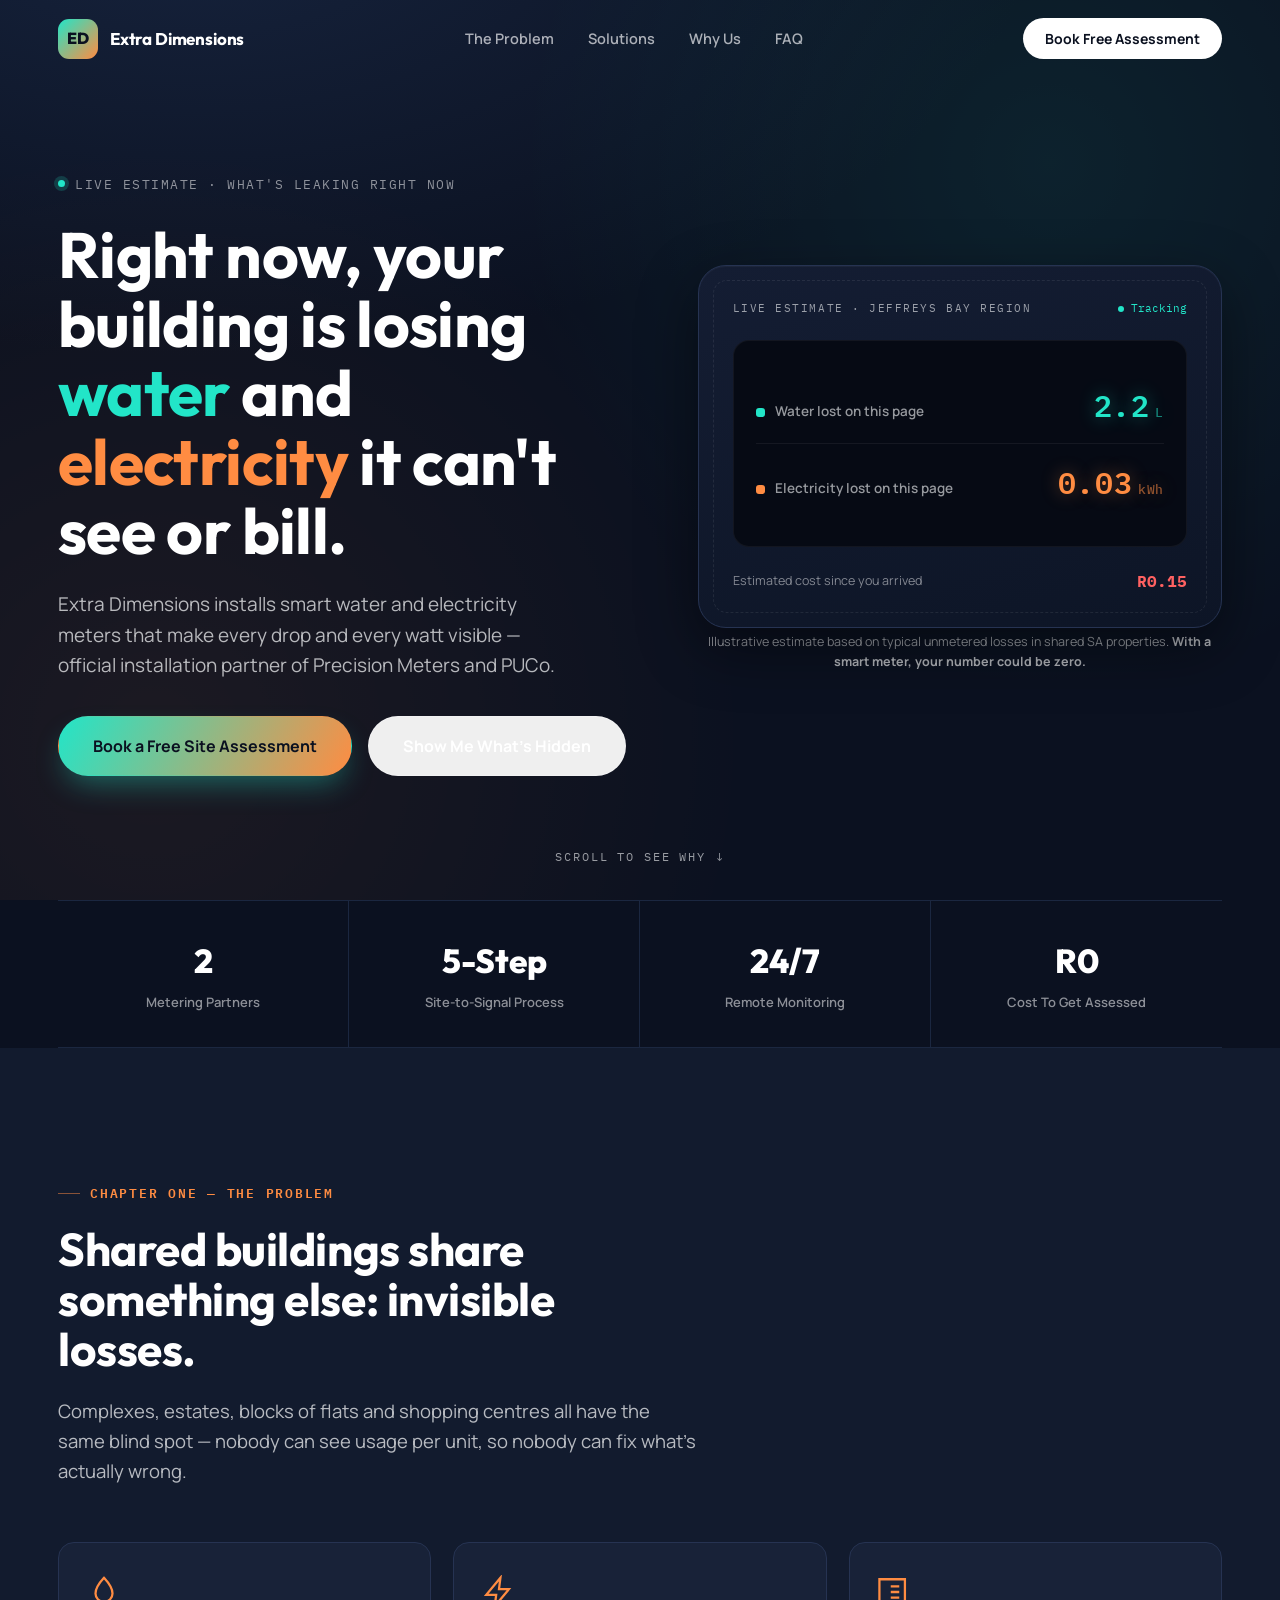
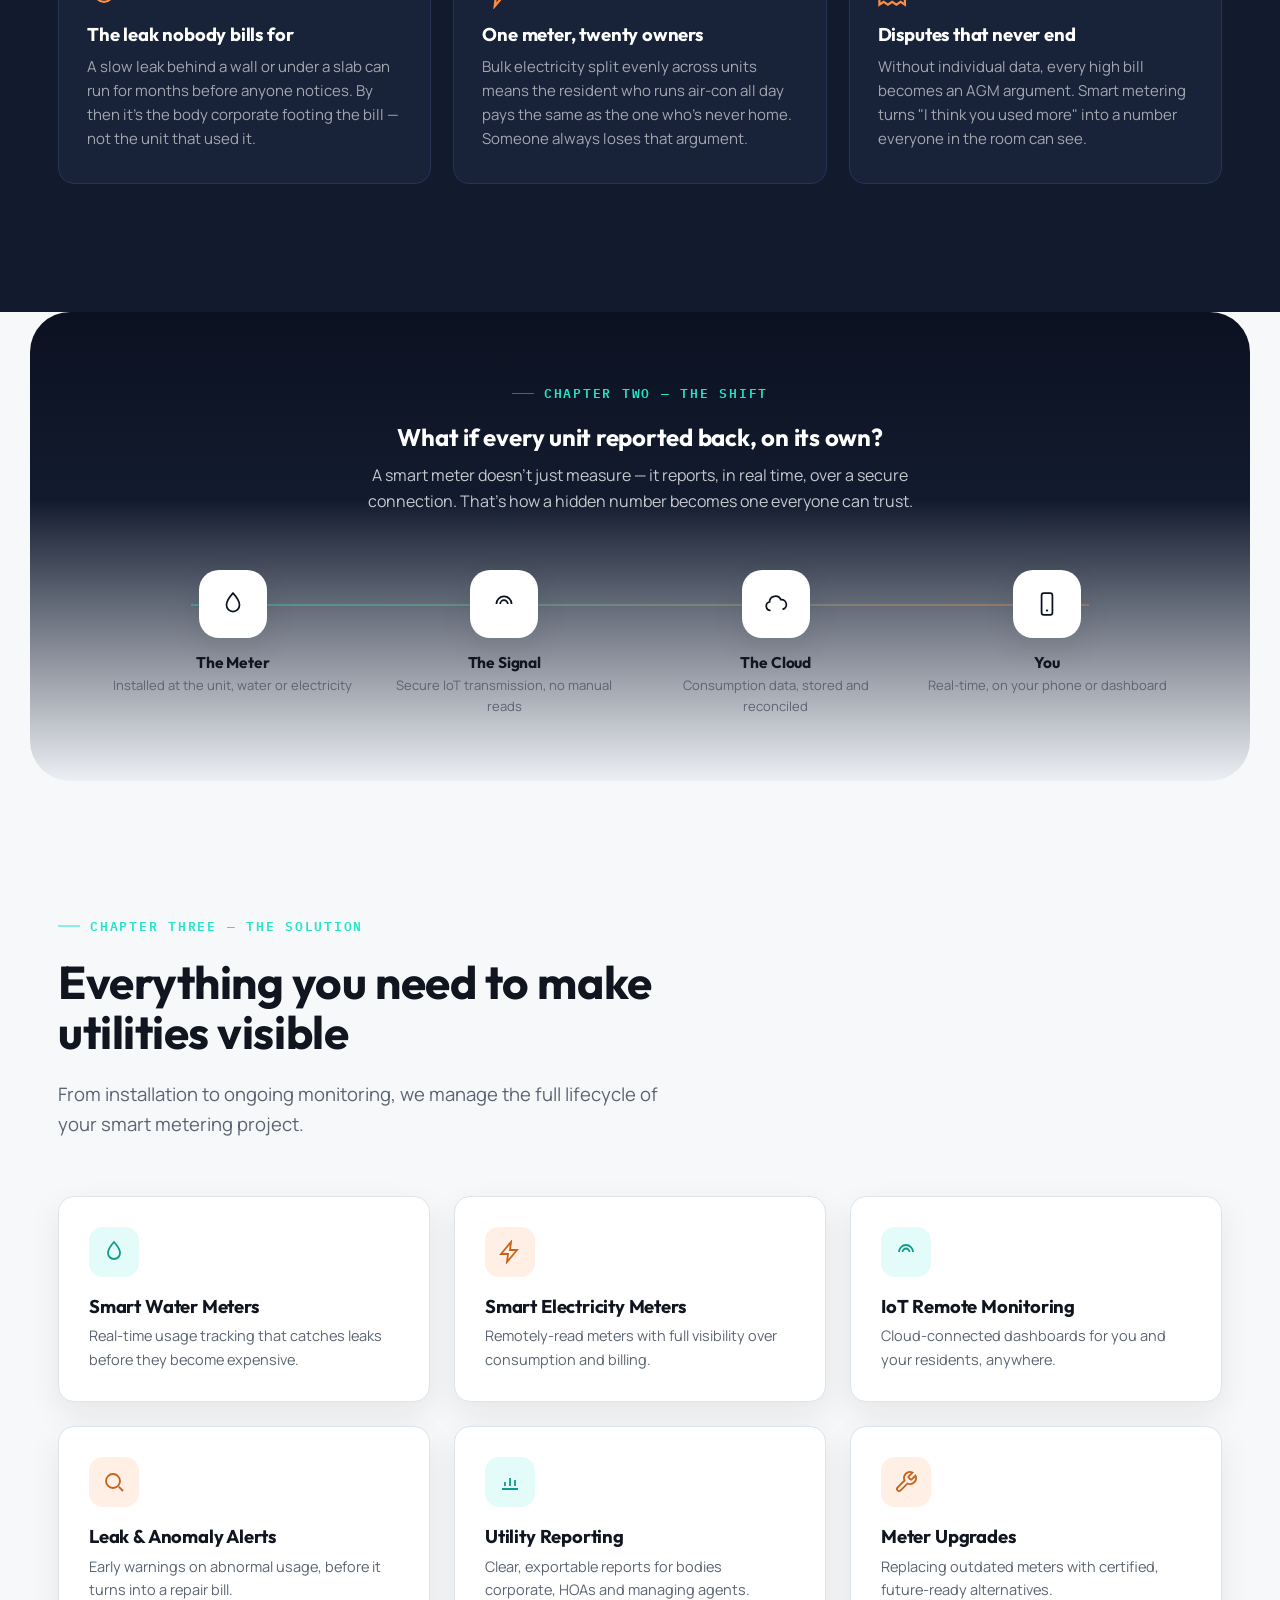
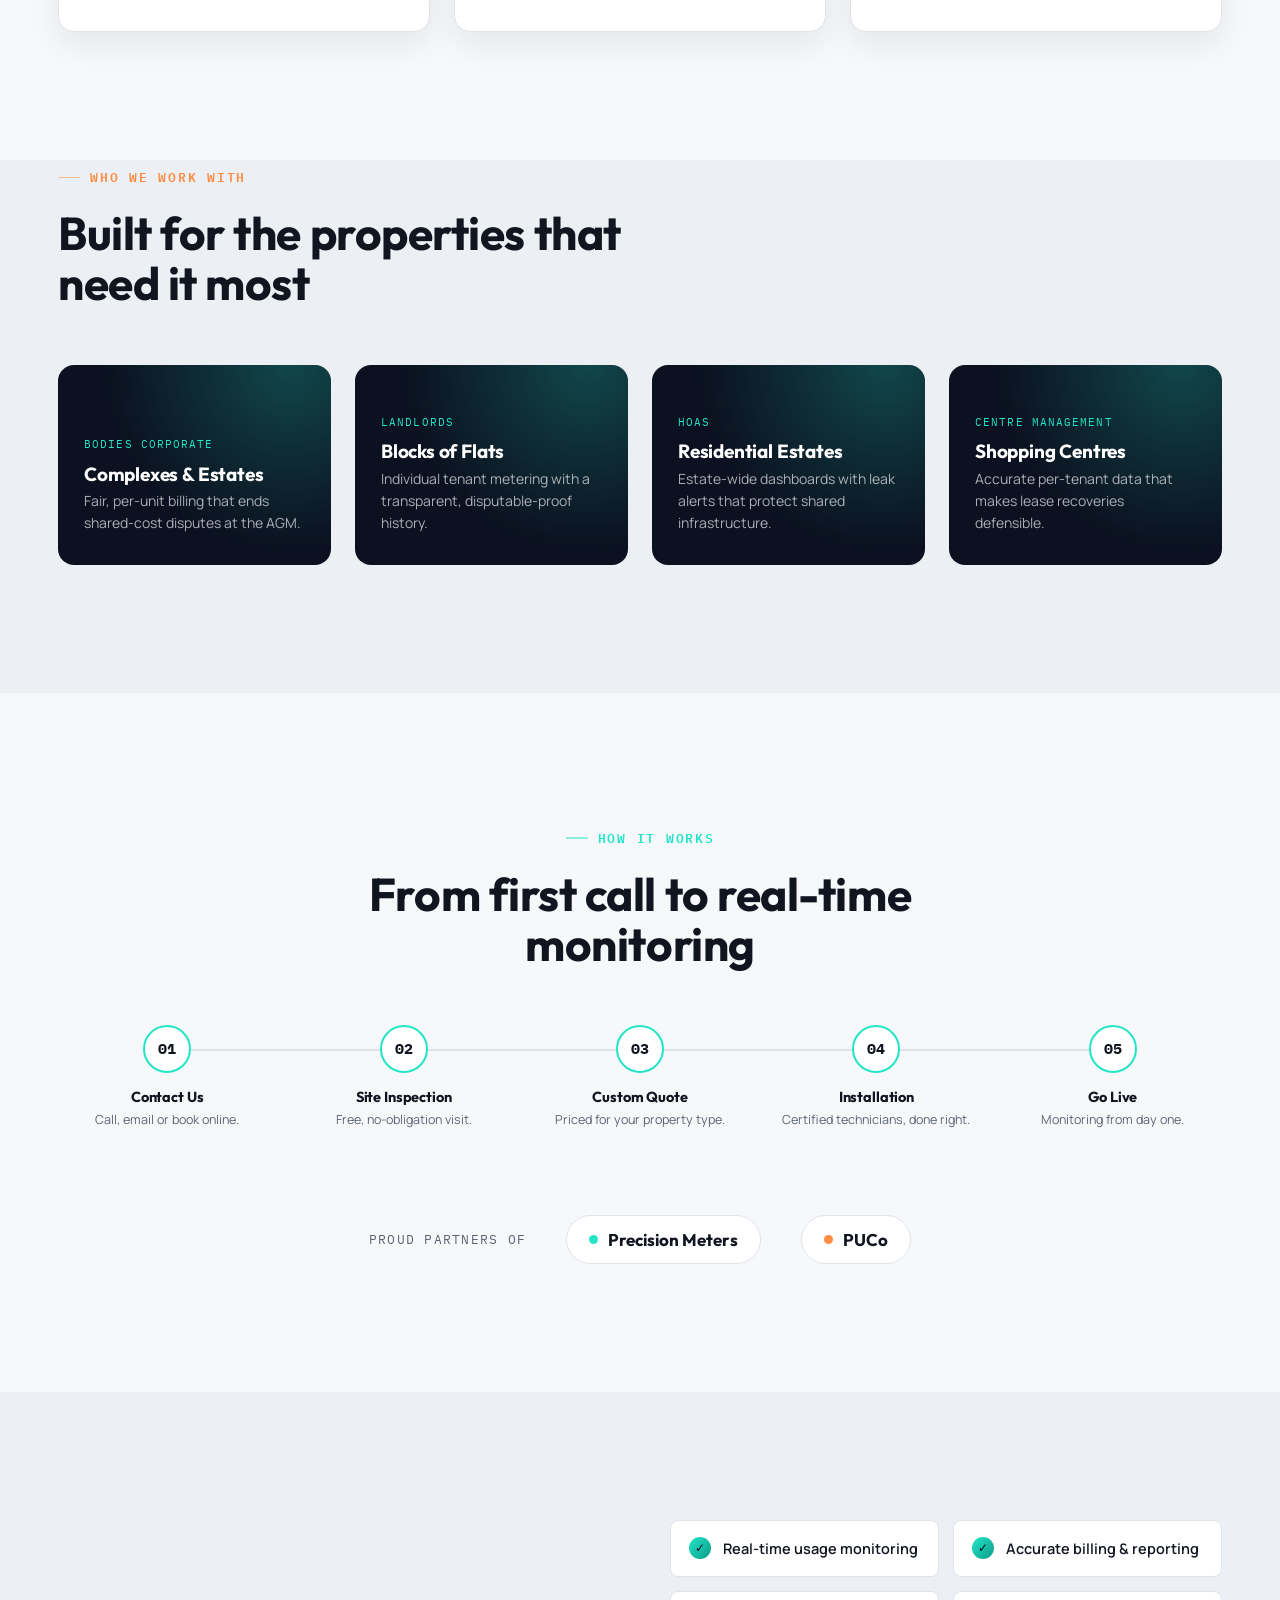
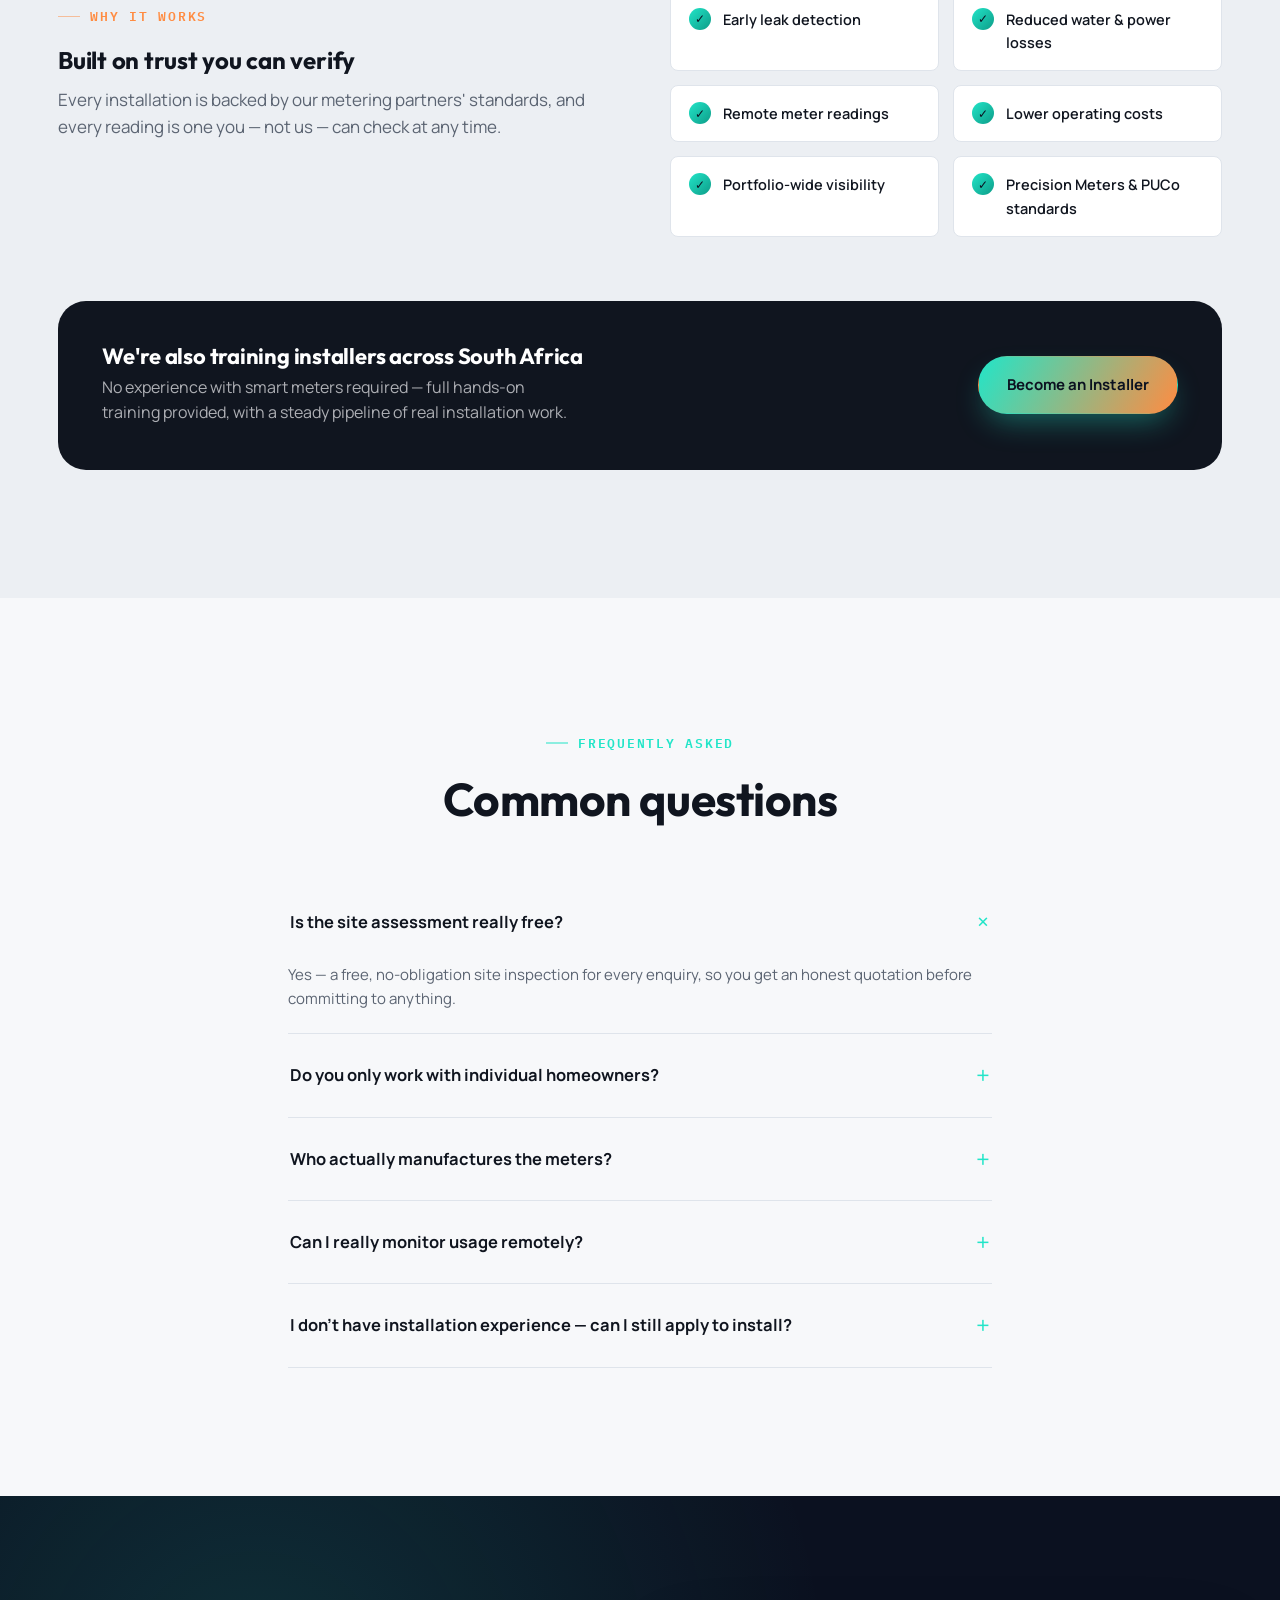
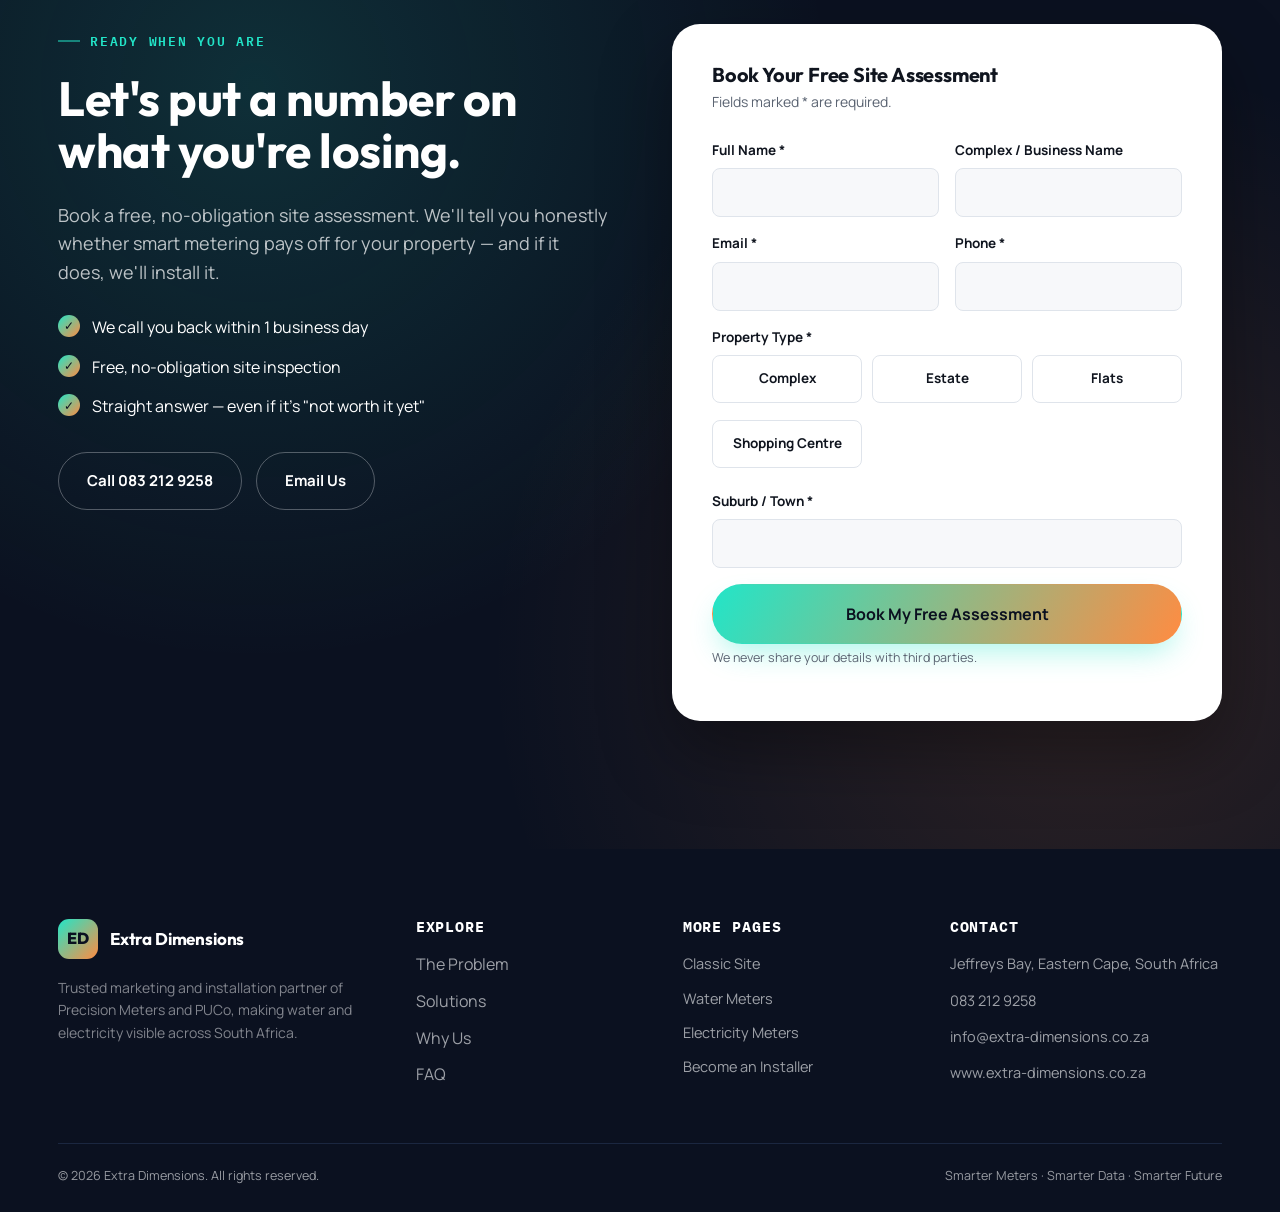
==== v2/index.html @ ba68cfa0 "Add v2: cinematic one-page narrative redesign with inline lead capture New /v2/ site, kept alongside" ====
<!DOCTYPE html>
<html lang="en-ZA">
<head>
<meta charset="UTF-8">
<meta name="viewport" content="width=device-width, initial-scale=1.0">
<title>Extra Dimensions | See Every Drop, Every Watt — Smart Metering for South Africa</title>
<meta name="description" content="Extra Dimensions installs smart water and electricity meters for complexes, estates, flats and shopping centres across South Africa — official partner of Precision Meters and PUCo. Book a free site assessment.">
<meta name="theme-color" content="#0b1120">
<link rel="icon" href="assets/favicon.svg" type="image/svg+xml">
<link rel="preconnect" href="https://fonts.googleapis.com">
<link rel="preconnect" href="https://fonts.gstatic.com" crossorigin>
<link href="https://fonts.googleapis.com/css2?family=Outfit:wght@500;600;700;800&family=Manrope:wght@400;500;600;700&family=IBM+Plex+Mono:wght@500;600&display=swap" rel="stylesheet">
<link rel="stylesheet" href="css/style.css">
<meta property="og:title" content="Extra Dimensions | See Every Drop, Every Watt">
<meta property="og:description" content="Smart water and electricity metering that makes invisible losses visible — for complexes, estates, flats and shopping centres.">
<meta property="og:type" content="website">
</head>
<body>

<nav class="site-nav" id="siteNav">
  <div class="container nav-inner">
    <a href="#top" class="nav-brand" data-scroll="top">
      <div class="nav-mark">ED</div>
      <div class="nav-brand-text">Extra&nbsp;Dimensions</div>
    </a>
    <div class="nav-links">
      <button data-scroll="problem">The Problem</button>
      <button data-scroll="solution">Solutions</button>
      <button data-scroll="proof">Why Us</button>
      <button data-scroll="faq">FAQ</button>
    </div>
    <button class="nav-cta" data-scroll="climax">Book Free Assessment</button>
    <button class="nav-toggle" id="navToggle" aria-label="Toggle menu" aria-expanded="false"><span></span><span></span><span></span></button>
  </div>
</nav>

<div class="mobile-nav-panel" id="mobileNavPanel">
  <button data-scroll="problem">The Problem</button>
  <button data-scroll="solution">Solutions</button>
  <button data-scroll="proof">Why Us</button>
  <button data-scroll="faq">FAQ</button>
  <button class="btn btn-signal nav-cta" data-scroll="climax">Book Free Assessment</button>
</div>

<main>
<!-- ============ HERO ============ -->
<header class="hero" id="top">
  <div class="hero-noise" aria-hidden="true"></div>
  <div class="container hero-inner">
    <div>
      <div class="hero-kicker"><span class="dot"></span> Live estimate · what's leaking right now</div>
      <h1>Right now, your building is losing <span class="u-water">water</span> and <span class="u-power">electricity</span> it can't see or bill.</h1>
      <p class="lead">Extra Dimensions installs smart water and electricity meters that make every drop and every watt visible — official installation partner of Precision Meters and PUCo.</p>
      <div class="hero-actions">
        <button class="btn btn-signal btn-lg" data-scroll="climax">Book a Free Site Assessment</button>
        <button class="btn btn-ghost-light btn-lg" data-scroll="problem">Show Me What's Hidden</button>
      </div>
    </div>

    <div class="meter-unit reveal" data-reveal>
      <div class="meter-box">
        <div class="meter-brand-row">
          <span class="label">Live Estimate · Jeffreys Bay Region</span>
          <span class="meter-status"><span class="dot"></span> Tracking</span>
        </div>
        <div class="meter-readout">
          <div class="row">
            <span class="row-label"><span class="swatch water"></span>Water lost on this page</span>
            <span class="meter-digits water"><span id="waterDigitsValue">0</span><span class="unit">L</span></span>
          </div>
          <div class="row">
            <span class="row-label"><span class="swatch power"></span>Electricity lost on this page</span>
            <span class="meter-digits power"><span id="powerDigitsValue">0</span><span class="unit">kWh</span></span>
          </div>
        </div>
        <div class="meter-loss">
          <span class="loss-label">Estimated cost since you arrived</span>
          <span class="loss-amount" id="lossDigits">R0.00</span>
        </div>
      </div>
      <p class="meter-caption">Illustrative estimate based on typical unmetered losses in shared SA properties. <strong>With a smart meter, your number could be zero.</strong></p>
    </div>
  </div>
  <div class="hero-scroll-hint"><span>Scroll to see why</span><span class="chevron">↓</span></div>
</header>

<div class="chapter-dark chapter-flush">
  <div class="container">
    <div class="stat-strip">
      <div class="stat"><div class="num">2</div><div class="lbl">Metering Partners</div></div>
      <div class="stat"><div class="num">5-Step</div><div class="lbl">Site-to-Signal Process</div></div>
      <div class="stat"><div class="num">24/7</div><div class="lbl">Remote Monitoring</div></div>
      <div class="stat"><div class="num">R0</div><div class="lbl">Cost To Get Assessed</div></div>
    </div>
  </div>
</div>

<!-- ============ CHAPTER 1 — THE PROBLEM ============ -->
<section class="chapter chapter-dark-alt" id="problem">
  <div class="container">
    <div class="chapter-head reveal" data-reveal>
      <div class="eyebrow power">Chapter One — The Problem</div>
      <h2>Shared buildings share something else: invisible losses.</h2>
      <p class="lead">Complexes, estates, blocks of flats and shopping centres all have the same blind spot — nobody can see usage per unit, so nobody can fix what's actually wrong.</p>
    </div>
    <div class="problem-grid reveal-stagger" data-reveal-stagger>
      <div class="problem-card">
        <svg width="34" height="34" viewBox="0 0 24 24" fill="none" stroke="#ff8c42" stroke-width="1.6"><path d="M12 2s6 6.5 6 11a6 6 0 1 1-12 0c0-4.5 6-11 6-11Z"/></svg>
        <h3>The leak nobody bills for</h3>
        <p>A slow leak behind a wall or under a slab can run for months before anyone notices. By then it's the body corporate footing the bill — not the unit that used it.</p>
      </div>
      <div class="problem-card">
        <svg width="34" height="34" viewBox="0 0 24 24" fill="none" stroke="#ff8c42" stroke-width="1.6"><path d="M13 2 3 14h7l-1 8 10-12h-7l1-8Z"/></svg>
        <h3>One meter, twenty owners</h3>
        <p>Bulk electricity split evenly across units means the resident who runs air-con all day pays the same as the one who's never home. Someone always loses that argument.</p>
      </div>
      <div class="problem-card">
        <svg width="34" height="34" viewBox="0 0 24 24" fill="none" stroke="#ff8c42" stroke-width="1.6"><path d="M9 12h6M9 16h6M9 8h6M5 3h14v18l-3-2-3 2-3-2-3 2-3-2-3 2V3Z"/></svg>
        <h3>Disputes that never end</h3>
        <p>Without individual data, every high bill becomes an AGM argument. Smart metering turns "I think you used more" into a number everyone in the room can see.</p>
      </div>
    </div>
  </div>
</section>

<!-- ============ CHAPTER 2 — THE SHIFT ============ -->
<section class="chapter chapter-flush" id="shift">
  <div class="container container-flush">
    <div class="shift-panel">
      <div class="container">
        <div class="shift-head reveal" data-reveal>
          <div class="eyebrow water">Chapter Two — The Shift</div>
          <h2>What if every unit reported back, on its own?</h2>
          <p class="lead">A smart meter doesn't just measure — it reports, in real time, over a secure connection. That's how a hidden number becomes one everyone can trust.</p>
        </div>
        <div class="shift-flow reveal-stagger" data-reveal-stagger>
          <div class="shift-node">
            <div class="node-icon"><svg width="26" height="26" viewBox="0 0 24 24" fill="none" stroke="currentColor" stroke-width="1.6"><path d="M12 2s6 6.5 6 11a6 6 0 1 1-12 0c0-4.5 6-11 6-11Z"/></svg></div>
            <h4>The Meter</h4>
            <p>Installed at the unit, water or electricity</p>
          </div>
          <div class="shift-node">
            <div class="node-icon"><svg width="26" height="26" viewBox="0 0 24 24" fill="none" stroke="currentColor" stroke-width="1.6"><path d="M5 12a7 7 0 0 1 14 0M8.5 12a3.5 3.5 0 0 1 7 0M12 12v.01"/></svg></div>
            <h4>The Signal</h4>
            <p>Secure IoT transmission, no manual reads</p>
          </div>
          <div class="shift-node">
            <div class="node-icon"><svg width="26" height="26" viewBox="0 0 24 24" fill="none" stroke="currentColor" stroke-width="1.6"><path d="M7 18a4 4 0 0 1-1-7.87A5.5 5.5 0 0 1 16.5 8H17a4.5 4.5 0 0 1 1 8.9"/></svg></div>
            <h4>The Cloud</h4>
            <p>Consumption data, stored and reconciled</p>
          </div>
          <div class="shift-node">
            <div class="node-icon"><svg width="26" height="26" viewBox="0 0 24 24" fill="none" stroke="currentColor" stroke-width="1.6"><rect x="7" y="2" width="10" height="20" rx="2"/><path d="M11 18h2"/></svg></div>
            <h4>You</h4>
            <p>Real-time, on your phone or dashboard</p>
          </div>
        </div>
      </div>
    </div>
  </div>
</section>

<!-- ============ CHAPTER 3 — THE SOLUTION ============ -->
<section class="chapter chapter-light" id="solution">
  <div class="container">
    <div class="chapter-head reveal" data-reveal>
      <div class="eyebrow water">Chapter Three — The Solution</div>
      <h2>Everything you need to make utilities visible</h2>
      <p class="lead lead-muted">From installation to ongoing monitoring, we manage the full lifecycle of your smart metering project.</p>
    </div>
    <div class="grid grid-3 reveal-stagger" data-reveal-stagger>
      <div class="service-card"><div class="service-icon water"><svg width="24" height="24" viewBox="0 0 24 24" fill="none" stroke="currentColor" stroke-width="1.8"><path d="M12 2s6 6.5 6 11a6 6 0 1 1-12 0c0-4.5 6-11 6-11Z"/></svg></div><h3>Smart Water Meters</h3><p>Real-time usage tracking that catches leaks before they become expensive.</p></div>
      <div class="service-card"><div class="service-icon power"><svg width="24" height="24" viewBox="0 0 24 24" fill="none" stroke="currentColor" stroke-width="1.8"><path d="M13 2 3 14h7l-1 8 10-12h-7l1-8Z"/></svg></div><h3>Smart Electricity Meters</h3><p>Remotely-read meters with full visibility over consumption and billing.</p></div>
      <div class="service-card"><div class="service-icon water"><svg width="24" height="24" viewBox="0 0 24 24" fill="none" stroke="currentColor" stroke-width="1.8"><path d="M5 12a7 7 0 0 1 14 0M8.5 12a3.5 3.5 0 0 1 7 0M12 12v.01"/></svg></div><h3>IoT Remote Monitoring</h3><p>Cloud-connected dashboards for you and your residents, anywhere.</p></div>
      <div class="service-card"><div class="service-icon power"><svg width="24" height="24" viewBox="0 0 24 24" fill="none" stroke="currentColor" stroke-width="1.8"><circle cx="11" cy="11" r="7"/><path d="m21 21-4.3-4.3"/></svg></div><h3>Leak &amp; Anomaly Alerts</h3><p>Early warnings on abnormal usage, before it turns into a repair bill.</p></div>
      <div class="service-card"><div class="service-icon water"><svg width="24" height="24" viewBox="0 0 24 24" fill="none" stroke="currentColor" stroke-width="1.8"><path d="M4 19h16M7 16v-4m5 4V8m5 8v-6"/></svg></div><h3>Utility Reporting</h3><p>Clear, exportable reports for bodies corporate, HOAs and managing agents.</p></div>
      <div class="service-card"><div class="service-icon power"><svg width="24" height="24" viewBox="0 0 24 24" fill="none" stroke="currentColor" stroke-width="1.8"><path d="M14.7 6.3a1 1 0 0 0 0 1.4l1.6 1.6a1 1 0 0 0 1.4 0l3.77-3.77a6 6 0 0 1-7.94 7.94l-6.91 6.91a2.12 2.12 0 0 1-3-3l6.91-6.91a6 6 0 0 1 7.94-7.94l-3.76 3.76Z"/></svg></div><h3>Meter Upgrades</h3><p>Replacing outdated meters with certified, future-ready alternatives.</p></div>
    </div>
  </div>
</section>

<section class="chapter chapter-light-alt chapter-notop">
  <div class="container">
    <div class="chapter-head reveal" data-reveal>
      <div class="eyebrow power">Who We Work With</div>
      <h2>Built for the properties that need it most</h2>
    </div>
    <div class="grid grid-4 reveal-stagger" data-reveal-stagger>
      <div class="segment-tile"><span class="tag">Bodies Corporate</span><h3>Complexes &amp; Estates</h3><p>Fair, per-unit billing that ends shared-cost disputes at the AGM.</p></div>
      <div class="segment-tile"><span class="tag">Landlords</span><h3>Blocks of Flats</h3><p>Individual tenant metering with a transparent, disputable-proof history.</p></div>
      <div class="segment-tile"><span class="tag">HOAs</span><h3>Residential Estates</h3><p>Estate-wide dashboards with leak alerts that protect shared infrastructure.</p></div>
      <div class="segment-tile"><span class="tag">Centre Management</span><h3>Shopping Centres</h3><p>Accurate per-tenant data that makes lease recoveries defensible.</p></div>
    </div>
  </div>
</section>

<section class="chapter chapter-light">
  <div class="container">
    <div class="chapter-head center reveal" data-reveal>
      <div class="eyebrow water">How It Works</div>
      <h2>From first call to real-time monitoring</h2>
    </div>
    <div class="process-rail reveal-stagger" data-reveal-stagger>
      <div class="process-step"><div class="step-dot">01</div><h4>Contact Us</h4><p>Call, email or book online.</p></div>
      <div class="process-step"><div class="step-dot">02</div><h4>Site Inspection</h4><p>Free, no-obligation visit.</p></div>
      <div class="process-step"><div class="step-dot">03</div><h4>Custom Quote</h4><p>Priced for your property type.</p></div>
      <div class="process-step"><div class="step-dot">04</div><h4>Installation</h4><p>Certified technicians, done right.</p></div>
      <div class="process-step"><div class="step-dot">05</div><h4>Go Live</h4><p>Monitoring from day one.</p></div>
    </div>
    <div class="partner-row reveal" data-reveal>
      <span class="partner-label">Proud Partners Of</span>
      <a class="partner-badge" href="https://www.precisionmeter.co.za" target="_blank" rel="noopener"><span class="dot dot-water"></span>Precision Meters</a>
      <a class="partner-badge" href="https://www.puco.co.za" target="_blank" rel="noopener"><span class="dot dot-power"></span>PUCo</a>
    </div>
  </div>
</section>

<!-- ============ PROOF ============ -->
<section class="chapter chapter-light-alt" id="proof">
  <div class="container">
    <div class="two-col">
      <div class="reveal" data-reveal>
        <div class="eyebrow power">Why It Works</div>
        <h2>Built on trust you can verify</h2>
        <p class="text-muted-lg">Every installation is backed by our metering partners' standards, and every reading is one you — not us — can check at any time.</p>
      </div>
      <div class="check-grid reveal-stagger" data-reveal-stagger>
        <div class="check-item"><span class="tick">✓</span><span class="txt">Real-time usage monitoring</span></div>
        <div class="check-item"><span class="tick">✓</span><span class="txt">Accurate billing &amp; reporting</span></div>
        <div class="check-item"><span class="tick">✓</span><span class="txt">Early leak detection</span></div>
        <div class="check-item"><span class="tick">✓</span><span class="txt">Reduced water &amp; power losses</span></div>
        <div class="check-item"><span class="tick">✓</span><span class="txt">Remote meter readings</span></div>
        <div class="check-item"><span class="tick">✓</span><span class="txt">Lower operating costs</span></div>
        <div class="check-item"><span class="tick">✓</span><span class="txt">Portfolio-wide visibility</span></div>
        <div class="check-item"><span class="tick">✓</span><span class="txt">Precision Meters &amp; PUCo standards</span></div>
      </div>
    </div>

    <div class="installer-band reveal" data-reveal>
      <div>
        <h3>We're also training installers across South Africa</h3>
        <p>No experience with smart meters required — full hands-on training provided, with a steady pipeline of real installation work.</p>
      </div>
      <a href="../become-a-partner.html" class="btn btn-signal">Become an Installer</a>
    </div>
  </div>
</section>

<!-- ============ FAQ ============ -->
<section class="chapter chapter-light" id="faq">
  <div class="container-narrow">
    <div class="chapter-head center reveal" data-reveal>
      <div class="eyebrow water">Frequently Asked</div>
      <h2>Common questions</h2>
    </div>
    <div class="reveal" data-reveal>
      <div class="faq-item open">
        <div class="faq-q" role="button" tabindex="0" aria-expanded="true">Is the site assessment really free?</div>
        <div class="faq-a">Yes — a free, no-obligation site inspection for every enquiry, so you get an honest quotation before committing to anything.</div>
      </div>
      <div class="faq-item">
        <div class="faq-q" role="button" tabindex="0" aria-expanded="false">Do you only work with individual homeowners?</div>
        <div class="faq-a">Most of our work is the opposite — complexes, estates, blocks of flats and shopping centres where sub-metering solves shared billing disputes.</div>
      </div>
      <div class="faq-item">
        <div class="faq-q" role="button" tabindex="0" aria-expanded="false">Who actually manufactures the meters?</div>
        <div class="faq-a">We're the official marketing and installation partner of Precision Meters for water, and PUCo for electricity.</div>
      </div>
      <div class="faq-item">
        <div class="faq-q" role="button" tabindex="0" aria-expanded="false">Can I really monitor usage remotely?</div>
        <div class="faq-a">Yes — every installation includes IoT remote monitoring, so you can check consumption securely from your phone or computer.</div>
      </div>
      <div class="faq-item">
        <div class="faq-q" role="button" tabindex="0" aria-expanded="false">I don't have installation experience — can I still apply to install?</div>
        <div class="faq-a">Yes. Our installer programme includes full training — we're actively recruiting as demand grows across South Africa.</div>
      </div>
    </div>
  </div>
</section>

<!-- ============ CLIMAX + FORM ============ -->
<section class="chapter climax" id="climax">
  <div class="container">
    <div class="climax-inner">
      <div class="reveal" data-reveal>
        <div class="eyebrow water">Ready When You Are</div>
        <h2>Let's put a number on what you're losing.</h2>
        <p class="lead">Book a free, no-obligation site assessment. We'll tell you honestly whether smart metering pays off for your property — and if it does, we'll install it.</p>
        <ul class="climax-checklist">
          <li><span class="tick-gradient">✓</span><span>We call you back within 1 business day</span></li>
          <li><span class="tick-gradient">✓</span><span>Free, no-obligation site inspection</span></li>
          <li><span class="tick-gradient">✓</span><span>Straight answer — even if it's "not worth it yet"</span></li>
        </ul>
        <div class="climax-contact-row">
          <a href="tel:+27832129258" class="btn btn-ghost-light">Call 083 212 9258</a>
          <a href="mailto:info@extra-dimensions.co.za" class="btn btn-ghost-light">Email Us</a>
        </div>
      </div>

      <div data-form-wrapper>
        <div class="lead-form reveal" data-reveal>
          <h3>Book Your Free Site Assessment</h3>
          <p class="sub">Fields marked * are required.</p>
          <form name="assessment-request" method="POST" action="../thank-you.html" data-ajax data-netlify="true" netlify-honeypot="bot-field">
            <input type="hidden" name="form-name" value="assessment-request">
            <p class="visually-hidden"><label>Don't fill this out: <input name="bot-field"></label></p>

            <div class="field-row">
              <div class="field"><label for="v2-name">Full Name *</label><input type="text" id="v2-name" name="name" required></div>
              <div class="field"><label for="v2-company">Complex / Business Name</label><input type="text" id="v2-company" name="company"></div>
            </div>
            <div class="field-row">
              <div class="field"><label for="v2-email">Email *</label><input type="email" id="v2-email" name="email" required></div>
              <div class="field"><label for="v2-phone">Phone *</label><input type="tel" id="v2-phone" name="phone" required></div>
            </div>
            <div class="field">
              <label>Property Type *</label>
              <div class="tile-group">
                <label class="tile-choice"><input type="radio" name="property_type" value="Complex" required> Complex</label>
                <label class="tile-choice"><input type="radio" name="property_type" value="Estate"> Estate</label>
                <label class="tile-choice"><input type="radio" name="property_type" value="Block of Flats"> Flats</label>
                <label class="tile-choice"><input type="radio" name="property_type" value="Shopping Centre"> Shopping Centre</label>
              </div>
            </div>
            <div class="field"><label for="v2-suburb">Suburb / Town *</label><input type="text" id="v2-suburb" name="location" required></div>
            <button type="submit" class="btn btn-signal btn-block btn-lg">Book My Free Assessment</button>
            <p class="form-note">We never share your details with third parties.</p>
          </form>
          <div class="form-success">
            <div class="tick-big"><svg width="28" height="28" viewBox="0 0 24 24" fill="none" stroke="currentColor" stroke-width="2.5"><path d="M20 6 9 17l-5-5"/></svg></div>
            <h3>You're in.</h3>
            <p class="lead-muted">A member of the Extra Dimensions team will contact you within 1 business day.</p>
          </div>
        </div>
      </div>
    </div>
  </div>
</section>
</main>

<footer class="site-footer">
  <div class="container">
    <div class="footer-grid">
      <div class="footer-brand">
        <div class="nav-brand">
          <div class="nav-mark">ED</div>
          <div class="nav-brand-text">Extra Dimensions</div>
        </div>
        <p>Trusted marketing and installation partner of Precision Meters and PUCo, making water and electricity visible across South Africa.</p>
      </div>
      <div>
        <h4>Explore</h4>
        <button class="footer-scroll-btn" data-scroll="problem">The Problem</button>
        <button class="footer-scroll-btn" data-scroll="solution">Solutions</button>
        <button class="footer-scroll-btn" data-scroll="proof">Why Us</button>
        <button class="footer-scroll-btn" data-scroll="faq">FAQ</button>
      </div>
      <div>
        <h4>More Pages</h4>
        <a href="../index.html">Classic Site</a>
        <a href="../water-meters.html">Water Meters</a>
        <a href="../electricity-meters.html">Electricity Meters</a>
        <a href="../become-a-partner.html">Become an Installer</a>
      </div>
      <div>
        <h4>Contact</h4>
        <div class="footer-contact-item">Jeffreys Bay, Eastern Cape, South Africa</div>
        <div class="footer-contact-item"><a href="tel:+27832129258">083 212 9258</a></div>
        <div class="footer-contact-item"><a href="mailto:info@extra-dimensions.co.za">info@extra-dimensions.co.za</a></div>
        <div class="footer-contact-item"><a href="https://www.extra-dimensions.co.za" target="_blank" rel="noopener">www.extra-dimensions.co.za</a></div>
      </div>
    </div>
    <div class="footer-bottom">
      <span>© <span id="year"></span> Extra Dimensions. All rights reserved.</span>
      <span>Smarter Meters · Smarter Data · Smarter Future</span>
    </div>
  </div>
</footer>

<div class="mobile-sticky-cta">
  <button class="btn btn-signal btn-block" data-scroll="climax">Book a Free Assessment</button>
</div>

<script src="js/main.js"></script>
</body>
</html>
---- v2/css/style.css ----
/* ==========================================================================
   Extra Dimensions — "The Hidden Meter" narrative landing page
   Design system: ink/paper duotone with water (cyan) + power (copper) signals
   ========================================================================== */

:root {
  --ink-950: #0b1120;
  --ink-900: #121b2e;
  --ink-850: #182238;
  --ink-800: #1b2740;
  --ink-700: #263352;
  --paper-50: #f7f8fa;
  --paper-100: #eceff3;
  --paper-200: #dfe4eb;
  --graphite-900: #10151f;
  --graphite-700: #333d4d;
  --graphite-500: #5b6472;
  --white: #ffffff;

  --water-500: #22e5c8;
  --water-400: #5eefda;
  --water-900: #0a3a35;
  --power-500: #ff8c42;
  --power-400: #ffa768;
  --power-900: #4a2510;

  --radius-sm: 8px;
  --radius-md: 16px;
  --radius-lg: 28px;
  --radius-xl: 40px;

  --shadow-dark: 0 20px 60px rgba(0,0,0,.45);
  --shadow-soft: 0 12px 32px rgba(16,21,31,.08);

  --font-display: "Outfit", "Segoe UI", system-ui, sans-serif;
  --font-body: "Manrope", "Segoe UI", system-ui, sans-serif;
  --font-mono: "IBM Plex Mono", "SFMono-Regular", Consolas, monospace;

  --container-w: 1220px;
  --ease-out: cubic-bezier(.16,1,.3,1);
}

* { box-sizing: border-box; }
html { scroll-behavior: smooth; }
@media (prefers-reduced-motion: reduce) {
  html { scroll-behavior: auto; }
  *, *::before, *::after { animation-duration: .001ms !important; animation-iteration-count: 1 !important; transition-duration: .001ms !important; scroll-behavior: auto !important; }
}

body {
  margin: 0;
  font-family: var(--font-body);
  color: var(--graphite-900);
  background: var(--paper-50);
  line-height: 1.6;
  -webkit-font-smoothing: antialiased;
}
h1, h2, h3, h4 {
  font-family: var(--font-display);
  line-height: 1.08;
  margin: 0 0 .5em;
  font-weight: 700;
  letter-spacing: -.01em;
}
p { margin: 0 0 1em; }
a { color: inherit; text-decoration: none; }
img, svg { display: block; max-width: 100%; }
ul { margin: 0; padding: 0; list-style: none; }
button { font-family: inherit; cursor: pointer; }
::selection { background: var(--water-500); color: var(--ink-950); }

.container { width: 100%; max-width: var(--container-w); margin: 0 auto; padding: 0 28px; }
.container-narrow { width: 100%; max-width: 760px; margin: 0 auto; padding: 0 28px; }

/* ---------- Chapter shells ---------- */
.chapter { position: relative; padding: 128px 0; scroll-margin-top: 84px; }
.chapter-dark { background: var(--ink-950); color: var(--paper-50); }
.chapter-dark-alt { background: var(--ink-900); color: var(--paper-50); }
.chapter-light { background: var(--paper-50); color: var(--graphite-900); }
.chapter-light-alt { background: var(--paper-100); color: var(--graphite-900); }
.chapter-dark h2, .chapter-dark h3, .chapter-dark-alt h2, .chapter-dark-alt h3 { color: var(--white); }
.chapter-dark p, .chapter-dark-alt p { color: rgba(247,248,250,.72); }

.eyebrow {
  display: inline-flex; align-items: center; gap: 10px;
  font-family: var(--font-mono); font-weight: 600; font-size: 12.5px;
  letter-spacing: .14em; text-transform: uppercase; margin-bottom: 22px;
}
.eyebrow::before { content: ""; width: 22px; height: 1.5px; background: currentColor; opacity: .5; }
.eyebrow.water { color: var(--water-500); }
.eyebrow.power { color: var(--power-500); }

.chapter-head { max-width: 640px; margin: 0 0 56px; }
.chapter-head.center { margin-left: auto; margin-right: auto; text-align: center; }
.chapter-head h2 { font-size: clamp(30px, 4vw, 46px); }
.chapter-head p.lead { font-size: 18.5px; }

/* ---------- Nav ---------- */
.site-nav {
  position: fixed; top: 0; left: 0; right: 0; z-index: 200;
  padding: 18px 0; transition: background .3s var(--ease-out), padding .3s var(--ease-out), box-shadow .3s var(--ease-out);
}
.site-nav.scrolled { background: rgba(11,17,32,.86); backdrop-filter: blur(14px); padding: 12px 0; box-shadow: 0 8px 30px rgba(0,0,0,.25); }
.nav-inner { display: flex; align-items: center; justify-content: space-between; }
.nav-brand { display: flex; align-items: center; gap: 12px; color: var(--white); }
.nav-mark {
  width: 40px; height: 40px; border-radius: 11px; flex-shrink: 0;
  background: linear-gradient(135deg, var(--water-500), var(--power-500));
  display: flex; align-items: center; justify-content: center;
  font-family: var(--font-display); font-weight: 800; font-size: 16px; color: var(--ink-950);
}
.nav-brand-text { font-family: var(--font-display); font-weight: 700; font-size: 17px; letter-spacing: -.01em; }
.nav-links { display: flex; align-items: center; gap: 34px; }
.nav-links button {
  background: none; border: none; color: rgba(247,248,250,.68); font-family: var(--font-body);
  font-weight: 600; font-size: 14.5px; padding: 4px 0; border-bottom: 1.5px solid transparent;
}
.nav-links button:hover { color: var(--white); }
.nav-cta {
  display: inline-flex; align-items: center; gap: 8px; background: var(--white); color: var(--ink-950);
  font-weight: 700; font-size: 14px; padding: 11px 22px; border-radius: 999px; border: none;
  transition: transform .2s var(--ease-out), box-shadow .2s var(--ease-out);
}
.nav-cta:hover { transform: translateY(-2px); box-shadow: 0 10px 24px rgba(0,0,0,.3); }
.nav-toggle { display: none; background: none; border: none; padding: 6px; color: var(--white); }
.nav-toggle span { display: block; width: 24px; height: 2px; background: currentColor; margin: 5px 0; border-radius: 2px; transition: transform .25s var(--ease-out), opacity .25s var(--ease-out); }
.nav-toggle.open span:nth-child(1) { transform: translateY(7px) rotate(45deg); }
.nav-toggle.open span:nth-child(2) { opacity: 0; }
.nav-toggle.open span:nth-child(3) { transform: translateY(-7px) rotate(-45deg); }
.mobile-nav-panel {
  display: none; position: fixed; inset: 0; z-index: 199; background: var(--ink-950);
  padding: 100px 32px 40px; flex-direction: column; gap: 4px;
}
.mobile-nav-panel.open { display: flex; }
.mobile-nav-panel button {
  background: none; border: none; color: var(--white); text-align: left; font-family: var(--font-display);
  font-size: 26px; font-weight: 700; padding: 16px 0; border-bottom: 1px solid var(--ink-800);
}
.mobile-nav-panel .nav-cta { margin-top: 24px; align-self: flex-start; }

/* ---------- HERO / THE METER ---------- */
.hero {
  position: relative; min-height: 100svh; display: flex; align-items: center;
  background: radial-gradient(120% 90% at 15% -10%, #16233d 0%, var(--ink-950) 55%), var(--ink-950);
  color: var(--white); overflow: hidden; padding: 140px 0 90px;
}
.hero-noise { position: absolute; inset: 0; opacity: .5; pointer-events: none;
  background-image: radial-gradient(circle at 82% 18%, rgba(34,229,200,.16), transparent 42%), radial-gradient(circle at 12% 82%, rgba(255,140,66,.14), transparent 45%);
}
.hero-inner { position: relative; z-index: 1; display: grid; grid-template-columns: 1.05fr .95fr; gap: 60px; align-items: center; }
.hero-kicker { display: flex; align-items: center; gap: 10px; font-family: var(--font-mono); font-size: 12.5px; letter-spacing: .12em; text-transform: uppercase; color: rgba(247,248,250,.55); margin-bottom: 26px; }
.hero-kicker .dot { width: 7px; height: 7px; border-radius: 50%; background: var(--water-500); box-shadow: 0 0 0 4px rgba(34,229,200,.18); animation: pulse-dot 2.4s infinite; }
@keyframes pulse-dot { 0%,100% { opacity: 1; } 50% { opacity: .4; } }
.hero h1 { font-size: clamp(38px, 5.4vw, 64px); color: var(--white); margin-bottom: 24px; }
.hero h1 .u-water { color: var(--water-500); }
.hero h1 .u-power { color: var(--power-500); }
.hero p.lead { font-size: 19px; color: rgba(247,248,250,.72); max-width: 520px; margin-bottom: 36px; }
.hero-actions { display: flex; flex-wrap: wrap; gap: 16px; align-items: center; }

.btn {
  display: inline-flex; align-items: center; justify-content: center; gap: 9px;
  padding: 16px 28px; border-radius: 999px; font-weight: 700; font-size: 15px; font-family: var(--font-body);
  border: 1.5px solid transparent; transition: transform .2s var(--ease-out), box-shadow .2s var(--ease-out), background .2s ease, border-color .2s ease, color .2s ease;
  white-space: nowrap; cursor: pointer;
}
.btn:hover { transform: translateY(-2px); }
.btn-signal { background: linear-gradient(120deg, var(--water-500), var(--power-500)); color: var(--ink-950); box-shadow: 0 14px 30px -8px rgba(34,229,200,.4); }
.btn-signal:hover { box-shadow: 0 18px 40px -8px rgba(255,140,66,.45); }
.btn-ghost-light { border-color: rgba(247,248,250,.3); color: var(--white); }
.btn-ghost-light:hover { border-color: var(--white); background: rgba(255,255,255,.06); }
.btn-ink { background: var(--ink-950); color: var(--white); }
.btn-ink:hover { background: var(--ink-800); box-shadow: 0 14px 30px -10px rgba(11,17,32,.5); }
.btn-outline-ink { border-color: var(--graphite-900); color: var(--graphite-900); }
.btn-outline-ink:hover { background: var(--graphite-900); color: var(--white); }
.btn-block { width: 100%; }
.btn-lg { padding: 18px 34px; font-size: 16px; }
.hero-scroll-hint { position: absolute; bottom: 34px; left: 0; right: 0; display: flex; justify-content: center; color: rgba(247,248,250,.6); font-family: var(--font-mono); font-size: 11.5px; letter-spacing: .16em; text-transform: uppercase; gap: 10px; align-items: center; }
.hero-scroll-hint .chevron { animation: bob 1.8s infinite; }
@keyframes bob { 0%,100% { transform: translateY(0); } 50% { transform: translateY(5px); } }

/* ---------- THE METER (signature component) ---------- */
.meter-unit { position: relative; }
.meter-box {
  background: linear-gradient(165deg, #141d33, #0d1526);
  border: 1px solid var(--ink-700); border-radius: var(--radius-lg);
  padding: 34px; box-shadow: var(--shadow-dark), inset 0 1px 0 rgba(255,255,255,.04);
  position: relative;
}
.meter-box::before {
  content: ""; position: absolute; top: 14px; left: 14px; right: 14px; bottom: 14px;
  border: 1px dashed rgba(255,255,255,.08); border-radius: calc(var(--radius-lg) - 14px); pointer-events: none;
}
.meter-brand-row { display: flex; align-items: center; justify-content: space-between; margin-bottom: 22px; }
.meter-brand-row .label { font-family: var(--font-mono); font-size: 11px; letter-spacing: .14em; text-transform: uppercase; color: rgba(247,248,250,.6); }
.meter-status { display: flex; align-items: center; gap: 7px; font-family: var(--font-mono); font-size: 11px; color: var(--water-500); }
.meter-status .dot { width: 6px; height: 6px; border-radius: 50%; background: var(--water-500); animation: pulse-dot 2.4s infinite; }
.meter-readout { background: #060a14; border-radius: var(--radius-md); padding: 26px 22px; margin-bottom: 18px; border: 1px solid rgba(255,255,255,.05); }
.meter-readout .row { display: flex; align-items: baseline; justify-content: space-between; padding: 14px 0; border-bottom: 1px solid rgba(255,255,255,.06); }
.meter-readout .row:last-child { border-bottom: none; }
.meter-readout .row-label { display: flex; align-items: center; gap: 10px; font-size: 13.5px; font-weight: 600; color: rgba(247,248,250,.6); }
.meter-readout .row-label .swatch { width: 9px; height: 9px; border-radius: 3px; }
.meter-readout .row-label .swatch.water { background: var(--water-500); }
.meter-readout .row-label .swatch.power { background: var(--power-500); }
.meter-digits { font-family: var(--font-mono); font-weight: 600; font-size: clamp(22px, 2.6vw, 30px); letter-spacing: .02em; font-variant-numeric: tabular-nums; }
.meter-digits.water { color: var(--water-500); text-shadow: 0 0 18px rgba(34,229,200,.45); }
.meter-digits.power { color: var(--power-500); text-shadow: 0 0 18px rgba(255,140,66,.4); }
.meter-digits .unit { font-size: 13px; opacity: .55; margin-left: 6px; font-weight: 500; }
.meter-loss { display: flex; align-items: center; justify-content: space-between; padding-top: 4px; }
.meter-loss .loss-label { font-size: 12.5px; color: rgba(247,248,250,.5); }
.meter-loss .loss-amount { font-family: var(--font-mono); font-weight: 700; font-size: 15.5px; color: #ff6161; }
.meter-caption { text-align: center; font-size: 12.5px; color: rgba(247,248,250,.6); margin-top: 4px; }
.meter-caption strong { color: rgba(247,248,250,.7); }

/* ---------- Stat strip ---------- */
.stat-strip { display: grid; grid-template-columns: repeat(4, minmax(0,1fr)); border-top: 1px solid var(--ink-800); border-bottom: 1px solid var(--ink-800); }
.stat-strip .stat { text-align: center; padding: 34px 16px; border-right: 1px solid var(--ink-800); }
.stat-strip .stat:last-child { border-right: none; }
.stat-strip .num { font-family: var(--font-display); font-size: clamp(24px, 2.6vw, 34px); font-weight: 800; color: var(--white); }
.stat-strip .lbl { font-size: 13px; color: rgba(247,248,250,.55); font-weight: 600; margin-top: 4px; }

/* ---------- Problem cards ---------- */
.problem-grid { display: grid; grid-template-columns: repeat(3, minmax(0,1fr)); gap: 22px; }
.problem-card {
  background: var(--ink-850); border: 1px solid var(--ink-700); border-radius: var(--radius-md);
  padding: 32px 28px; transition: transform .25s var(--ease-out), border-color .25s ease;
}
.problem-card:hover { transform: translateY(-4px); border-color: var(--ink-700); }
.problem-card h3 { color: var(--white); font-size: 18.5px; margin-bottom: 10px; }
.problem-card p { color: rgba(247,248,250,.62); font-size: 15px; margin-bottom: 0; }

/* ---------- Shift / flow diagram ---------- */
.shift-panel {
  border-radius: var(--radius-xl); padding: 64px 48px; position: relative; overflow: hidden;
  background: linear-gradient(180deg, var(--ink-950) 0%, var(--ink-900) 40%, var(--paper-100) 100%);
}
.shift-flow { display: grid; grid-template-columns: repeat(4, minmax(0,1fr)); gap: 18px; margin-top: 56px; position: relative; }
.shift-flow::before {
  content: ""; position: absolute; top: 34px; left: 8%; right: 8%; height: 2px;
  background: linear-gradient(90deg, var(--water-500), var(--power-500)); opacity: .35; z-index: 0;
}
.shift-node { position: relative; z-index: 1; text-align: center; }
.shift-node .node-icon {
  width: 68px; height: 68px; border-radius: 20px; margin: 0 auto 16px; display: flex; align-items: center; justify-content: center;
  background: var(--white); box-shadow: var(--shadow-soft); color: var(--ink-950);
}
.shift-node h4 { font-size: 15.5px; color: var(--graphite-900); margin-bottom: 4px; }
.shift-node p { font-size: 13px; color: var(--graphite-500); margin-bottom: 0; }

/* ---------- Grids & cards (light chapters) ---------- */
.grid { display: grid; gap: 24px; }
.grid-3 { grid-template-columns: repeat(3, minmax(0,1fr)); }
.grid-4 { grid-template-columns: repeat(4, minmax(0,1fr)); }

.service-card {
  background: var(--white); border: 1px solid var(--paper-200); border-radius: var(--radius-md);
  padding: 30px; box-shadow: var(--shadow-soft); transition: transform .2s var(--ease-out), box-shadow .2s var(--ease-out);
}
.service-card:hover { transform: translateY(-4px); box-shadow: 0 20px 40px rgba(16,21,31,.1); }
.service-icon { width: 50px; height: 50px; border-radius: 14px; display: flex; align-items: center; justify-content: center; margin-bottom: 20px; }
.service-icon.water { background: rgba(34,229,200,.12); color: #0d9c88; }
.service-icon.power { background: rgba(255,140,66,.14); color: #c9611b; }
.service-card h3 { font-size: 18.5px; margin-bottom: 8px; }
.service-card p { font-size: 14.5px; color: var(--graphite-500); margin-bottom: 0; }

.segment-tile {
  position: relative; border-radius: var(--radius-md); padding: 30px 26px; min-height: 200px;
  display: flex; flex-direction: column; justify-content: flex-end; overflow: hidden;
  background: var(--ink-950); color: var(--white);
}
.segment-tile::after { content: ""; position: absolute; inset: 0; background: radial-gradient(circle at 85% 0%, rgba(34,229,200,.25), transparent 60%); }
.segment-tile > * { position: relative; z-index: 1; }
.segment-tile .tag { font-family: var(--font-mono); font-size: 11px; letter-spacing: .1em; text-transform: uppercase; color: var(--water-500); margin-bottom: 10px; }
.segment-tile h3 { color: var(--white); font-size: 19px; margin-bottom: 6px; }
.segment-tile p { color: rgba(247,248,250,.68); font-size: 14px; margin-bottom: 0; }

.check-grid { display: grid; grid-template-columns: repeat(2, minmax(0,1fr)); gap: 14px; }
.check-item { display: flex; align-items: flex-start; gap: 12px; background: var(--white); border: 1px solid var(--paper-200); border-radius: var(--radius-sm); padding: 16px 18px; }
.check-item .tick { width: 22px; height: 22px; border-radius: 50%; background: linear-gradient(135deg, var(--water-500), #0d9c88); color: var(--ink-950); display: flex; align-items: center; justify-content: center; flex-shrink: 0; font-size: 12px; font-weight: 800; }
.check-item span.txt { font-weight: 600; font-size: 14.5px; color: var(--graphite-900); }

.process-rail { display: grid; grid-template-columns: repeat(5, minmax(0,1fr)); gap: 18px; position: relative; }
.process-rail::before { content: ""; position: absolute; top: 24px; left: 9%; right: 9%; height: 2px; background: var(--paper-200); }
.process-step { position: relative; text-align: center; }
.process-step .step-dot {
  width: 48px; height: 48px; border-radius: 50%; background: var(--white); border: 2px solid var(--water-500);
  display: flex; align-items: center; justify-content: center; margin: 0 auto 16px; font-family: var(--font-mono);
  font-weight: 700; font-size: 15px; color: var(--graphite-900); position: relative; z-index: 1;
}
.process-step h4 { font-size: 14.5px; margin-bottom: 5px; }
.process-step p { font-size: 12.5px; color: var(--graphite-500); }

.partner-row { display: flex; align-items: center; justify-content: center; gap: 40px; flex-wrap: wrap; }
.partner-badge {
  display: flex; align-items: center; gap: 10px; font-family: var(--font-display); font-weight: 700; font-size: 17px;
  color: var(--graphite-900); padding: 10px 22px; border: 1px solid var(--paper-200); border-radius: 999px; background: var(--white);
}
.partner-badge .dot { width: 9px; height: 9px; border-radius: 50%; }

/* ---------- Installer teaser (compact secondary block) ---------- */
.installer-band {
  border-radius: var(--radius-lg); padding: 44px; display: flex; align-items: center; justify-content: space-between;
  gap: 30px; flex-wrap: wrap; background: var(--graphite-900); color: var(--white);
}
.installer-band h3 { color: var(--white); font-size: 22px; margin-bottom: 6px; }
.installer-band p { color: rgba(247,248,250,.68); margin-bottom: 0; max-width: 480px; }

/* ---------- FAQ ---------- */
.faq-item { border-bottom: 1px solid var(--paper-200); }
.faq-q { display: flex; align-items: center; justify-content: space-between; gap: 20px; padding: 22px 2px; font-weight: 700; font-size: 16.5px; cursor: pointer; }
.faq-q::after { content: "+"; font-size: 24px; font-weight: 400; color: var(--water-500); transition: transform .2s ease; flex-shrink: 0; }
.faq-item.open .faq-q::after { transform: rotate(45deg); }
.faq-a { max-height: 0; overflow: hidden; transition: max-height .3s var(--ease-out); font-size: 15px; color: var(--graphite-500); }
.faq-item.open .faq-a { max-height: 260px; padding-bottom: 22px; }

/* ---------- CLIMAX + inline form ---------- */
.climax { background: var(--ink-950); color: var(--white); position: relative; overflow: hidden; }
.climax::before { content: ""; position: absolute; inset: 0; background: radial-gradient(circle at 20% 20%, rgba(34,229,200,.14), transparent 45%), radial-gradient(circle at 85% 80%, rgba(255,140,66,.14), transparent 45%); }
.climax-inner { position: relative; z-index: 1; display: grid; grid-template-columns: repeat(2, minmax(0,1fr)); gap: 64px; align-items: flex-start; }
.climax h2 { font-size: clamp(32px, 4.2vw, 48px); }

.lead-form {
  background: var(--white); border-radius: var(--radius-lg); padding: 40px; color: var(--graphite-900);
  box-shadow: 0 30px 70px rgba(0,0,0,.35);
}
.lead-form h3 { font-size: 20px; margin-bottom: 6px; }
.lead-form .sub { font-size: 14px; color: var(--graphite-500); margin-bottom: 26px; }
.field-row { display: grid; grid-template-columns: repeat(2, minmax(0,1fr)); gap: 16px; }
.field { margin-bottom: 16px; }
.field label { display: block; font-weight: 700; font-size: 13.5px; margin-bottom: 7px; }
.field > input, .field > select, .field > textarea {
  width: 100%; padding: 13px 15px; border: 1.5px solid var(--paper-200); border-radius: var(--radius-sm);
  font-family: inherit; font-size: 15px; color: var(--graphite-900); background: var(--paper-50);
  transition: border-color .15s ease, box-shadow .15s ease;
}
.field input:focus, .field select:focus, .field textarea:focus {
  outline: none; border-color: var(--water-500); box-shadow: 0 0 0 4px rgba(34,229,200,.16); background: var(--white);
}
.tile-group { display: grid; grid-template-columns: repeat(auto-fit, minmax(130px,1fr)); gap: 10px; }
.tile-choice { border: 1.5px solid var(--paper-200); border-radius: var(--radius-sm); padding: 12px; cursor: pointer; font-weight: 600; font-size: 13.5px; text-align: center; transition: all .15s ease; position: relative; }
.tile-choice:has(input:checked) { border-color: var(--water-500); background: rgba(34,229,200,.08); color: #0d9c88; }
.tile-choice input { position: absolute; opacity: 0; pointer-events: none; }
.form-note { font-size: 12.5px; color: var(--graphite-500); margin-top: 4px; }
.form-success { display: none; text-align: center; padding: 30px 10px; }
.form-success.show { display: block; }
.form-success .tick-big { width: 64px; height: 64px; border-radius: 50%; background: rgba(34,229,200,.14); color: #0d9c88; display: flex; align-items: center; justify-content: center; margin: 0 auto 18px; }

/* ---------- Footer ---------- */
.site-footer { background: var(--ink-950); color: rgba(247,248,250,.62); padding: 70px 0 26px; }
.footer-grid { display: grid; grid-template-columns: 1.4fr 1fr 1fr 1.2fr; gap: 40px; margin-bottom: 44px; }
.site-footer h4 { color: var(--white); font-size: 14.5px; margin-bottom: 18px; font-family: var(--font-mono); letter-spacing: .06em; text-transform: uppercase; }
.site-footer a, .footer-scroll-btn { color: rgba(247,248,250,.62); font-size: 14.5px; display: block; margin-bottom: 11px; transition: color .15s ease; cursor: pointer; }
.site-footer a:hover, .footer-scroll-btn:hover { color: var(--water-500); }
.footer-brand p { color: rgba(247,248,250,.5); font-size: 14px; max-width: 300px; }
.footer-contact-item { display: flex; align-items: flex-start; gap: 10px; margin-bottom: 13px; font-size: 14.5px; overflow-wrap: anywhere; }
.footer-bottom { border-top: 1px solid var(--ink-800); padding-top: 22px; display: flex; justify-content: space-between; flex-wrap: wrap; gap: 12px; font-size: 12.5px; color: rgba(247,248,250,.6); }

/* ---------- Scroll reveal ---------- */
.reveal { opacity: 1; transform: none; transition: opacity .7s var(--ease-out), transform .7s var(--ease-out); }
.reveal.pre { opacity: 0; transform: translateY(28px); }
.reveal.in { opacity: 1; transform: translateY(0); }
.reveal-stagger.pre > * { opacity: 0; transform: translateY(20px); }
.reveal-stagger.in > * { opacity: 1; transform: translateY(0); transition: opacity .6s var(--ease-out), transform .6s var(--ease-out); }
.reveal-stagger.in > *:nth-child(1) { transition-delay: 0ms; }
.reveal-stagger.in > *:nth-child(2) { transition-delay: 80ms; }
.reveal-stagger.in > *:nth-child(3) { transition-delay: 160ms; }
.reveal-stagger.in > *:nth-child(4) { transition-delay: 240ms; }
.reveal-stagger.in > *:nth-child(5) { transition-delay: 320ms; }
.reveal-stagger.in > *:nth-child(6) { transition-delay: 400ms; }
.reveal-stagger.in > *:nth-child(7) { transition-delay: 480ms; }
.reveal-stagger.in > *:nth-child(8) { transition-delay: 560ms; }

/* ---------- Sticky mobile CTA ---------- */
.mobile-sticky-cta {
  position: fixed; bottom: 0; left: 0; right: 0; z-index: 190;
  background: var(--white); border-top: 1px solid var(--paper-200); box-shadow: 0 -8px 24px rgba(0,0,0,.1);
  padding: 12px 16px; display: none;
}
.mobile-sticky-cta.is-hidden { display: none; }

/* ---------- Utility ---------- */
.text-center { text-align: center; }
.two-col { display: grid; grid-template-columns: repeat(2, minmax(0,1fr)); gap: 60px; align-items: center; }
.chapter-flush { padding: 0; }
.chapter-notop { padding-top: 0; }
.container-flush { padding: 0; }
.lead-muted { color: var(--graphite-500); }
.text-muted-lg { color: var(--graphite-500); font-size: 17px; }
.dot-water { background: var(--water-500); }
.dot-power { background: var(--power-500); }
.visually-hidden {
  position: absolute; width: 1px; height: 1px; padding: 0; margin: -1px;
  overflow: hidden; clip: rect(0,0,0,0); white-space: nowrap; border: 0;
}
.footer-scroll-btn { background: none; border: none; padding: 0; text-align: left; font: inherit; }

.problem-card svg { margin-bottom: 16px; }
.shift-head { max-width: 620px; margin: 0 auto; text-align: center; }
.shift-head h2 { color: var(--white); }
.shift-head p.lead { color: rgba(247,248,250,.78); }
.chapter-head.center .eyebrow { justify-content: center; }
.partner-row { margin-top: 72px; }
.partner-label { font-family: var(--font-mono); font-size: 12.5px; letter-spacing: .1em; text-transform: uppercase; color: var(--graphite-500); }
.installer-band { margin-top: 64px; }
.climax p.lead { color: rgba(247,248,250,.75); font-size: 18px; }
.climax-checklist { margin-top: 28px; display: flex; flex-direction: column; gap: 14px; }
.climax-checklist li { display: flex; gap: 12px; align-items: flex-start; }
.climax-checklist .tick-gradient {
  background: linear-gradient(135deg, var(--water-500), var(--power-500)); color: var(--ink-950);
  width: 22px; height: 22px; border-radius: 50%; display: flex; align-items: center; justify-content: center;
  font-size: 12px; font-weight: 800; flex-shrink: 0;
}
.climax-contact-row { display: flex; gap: 14px; flex-wrap: wrap; margin-top: 32px; }
.footer-brand .nav-brand { margin-bottom: 18px; }
.footer-contact-item a { display: inline; margin: 0; }

/* ---------- Focus visibility ---------- */
a:focus-visible, button:focus-visible, input:focus-visible, select:focus-visible, textarea:focus-visible {
  outline: 2px solid var(--water-500); outline-offset: 3px;
}

/* ---------- Responsive ---------- */
@media (max-width: 1100px) {
  .nav-links, .nav-inner > .nav-cta { display: none; }
  .nav-toggle { display: block; }
  .hero-inner { grid-template-columns: minmax(0,1fr); }
  .meter-unit { max-width: 480px; }
  .climax-inner { grid-template-columns: minmax(0,1fr); gap: 40px; }
}
@media (max-width: 900px) {
  .chapter { padding: 92px 0; }
  .problem-grid, .grid-3, .grid-4 { grid-template-columns: repeat(2, minmax(0,1fr)); }
  .stat-strip { grid-template-columns: repeat(2, minmax(0,1fr)); }
  .stat-strip .stat:nth-child(2) { border-right: none; }
  .shift-flow { grid-template-columns: repeat(2, minmax(0,1fr)); row-gap: 32px; }
  .shift-flow::before { display: none; }
  .process-rail { grid-template-columns: repeat(3, minmax(0,1fr)); row-gap: 30px; }
  .process-rail::before { display: none; }
  .two-col { grid-template-columns: minmax(0,1fr); gap: 34px; }
  .check-grid { grid-template-columns: minmax(0,1fr); }
}
@media (max-width: 640px) {
  .chapter { padding: 72px 0; }
  .problem-grid, .grid-3, .grid-4 { grid-template-columns: minmax(0,1fr); }
  .stat-strip { grid-template-columns: repeat(2, minmax(0,1fr)); }
  .process-rail { grid-template-columns: repeat(2, minmax(0,1fr)); }
  .field-row { grid-template-columns: minmax(0,1fr); }
  .lead-form { padding: 26px; }
  .installer-band { padding: 32px 24px; text-align: center; justify-content: center; }
  .footer-grid { grid-template-columns: minmax(0,1fr); gap: 30px; }
  .mobile-sticky-cta { display: block; }
  body { padding-bottom: 74px; }
  .shift-panel { padding: 44px 24px; }
}
@media (max-width: 380px) {
  .btn { white-space: normal; text-align: center; }
}
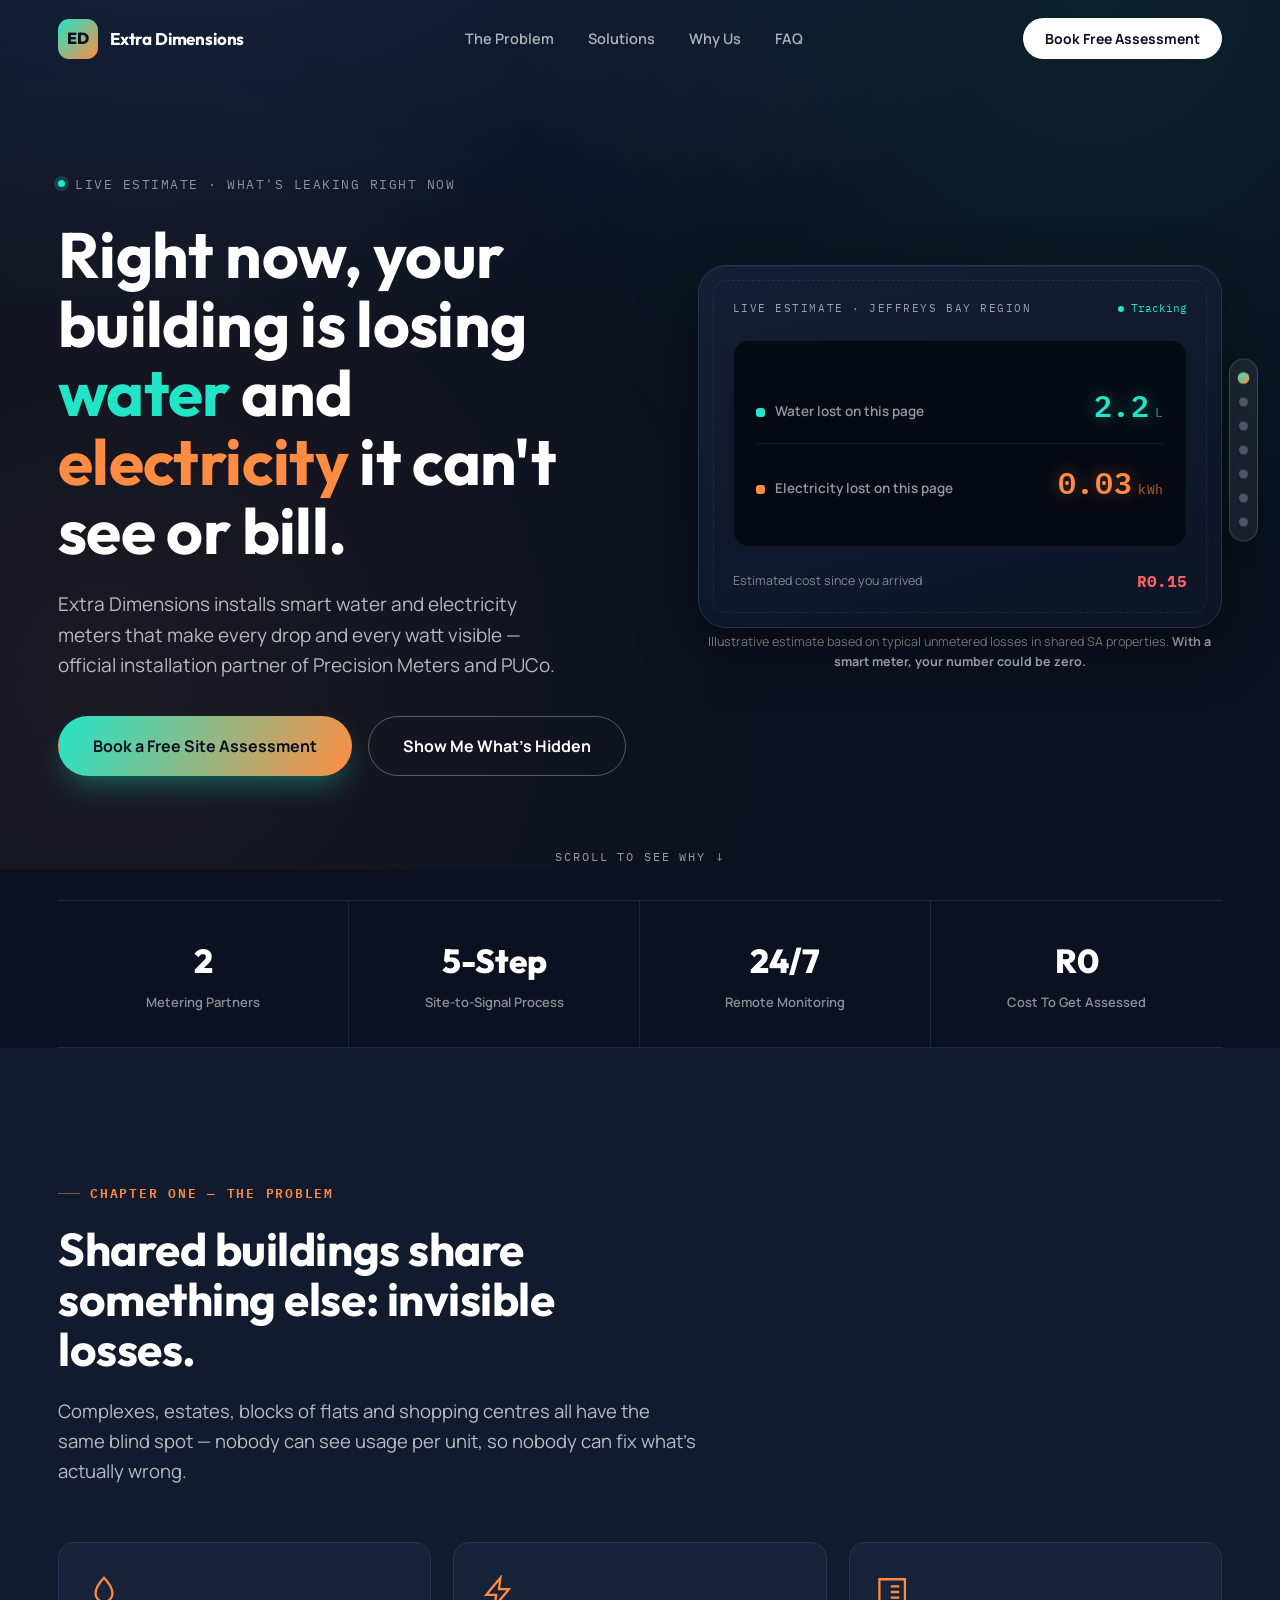
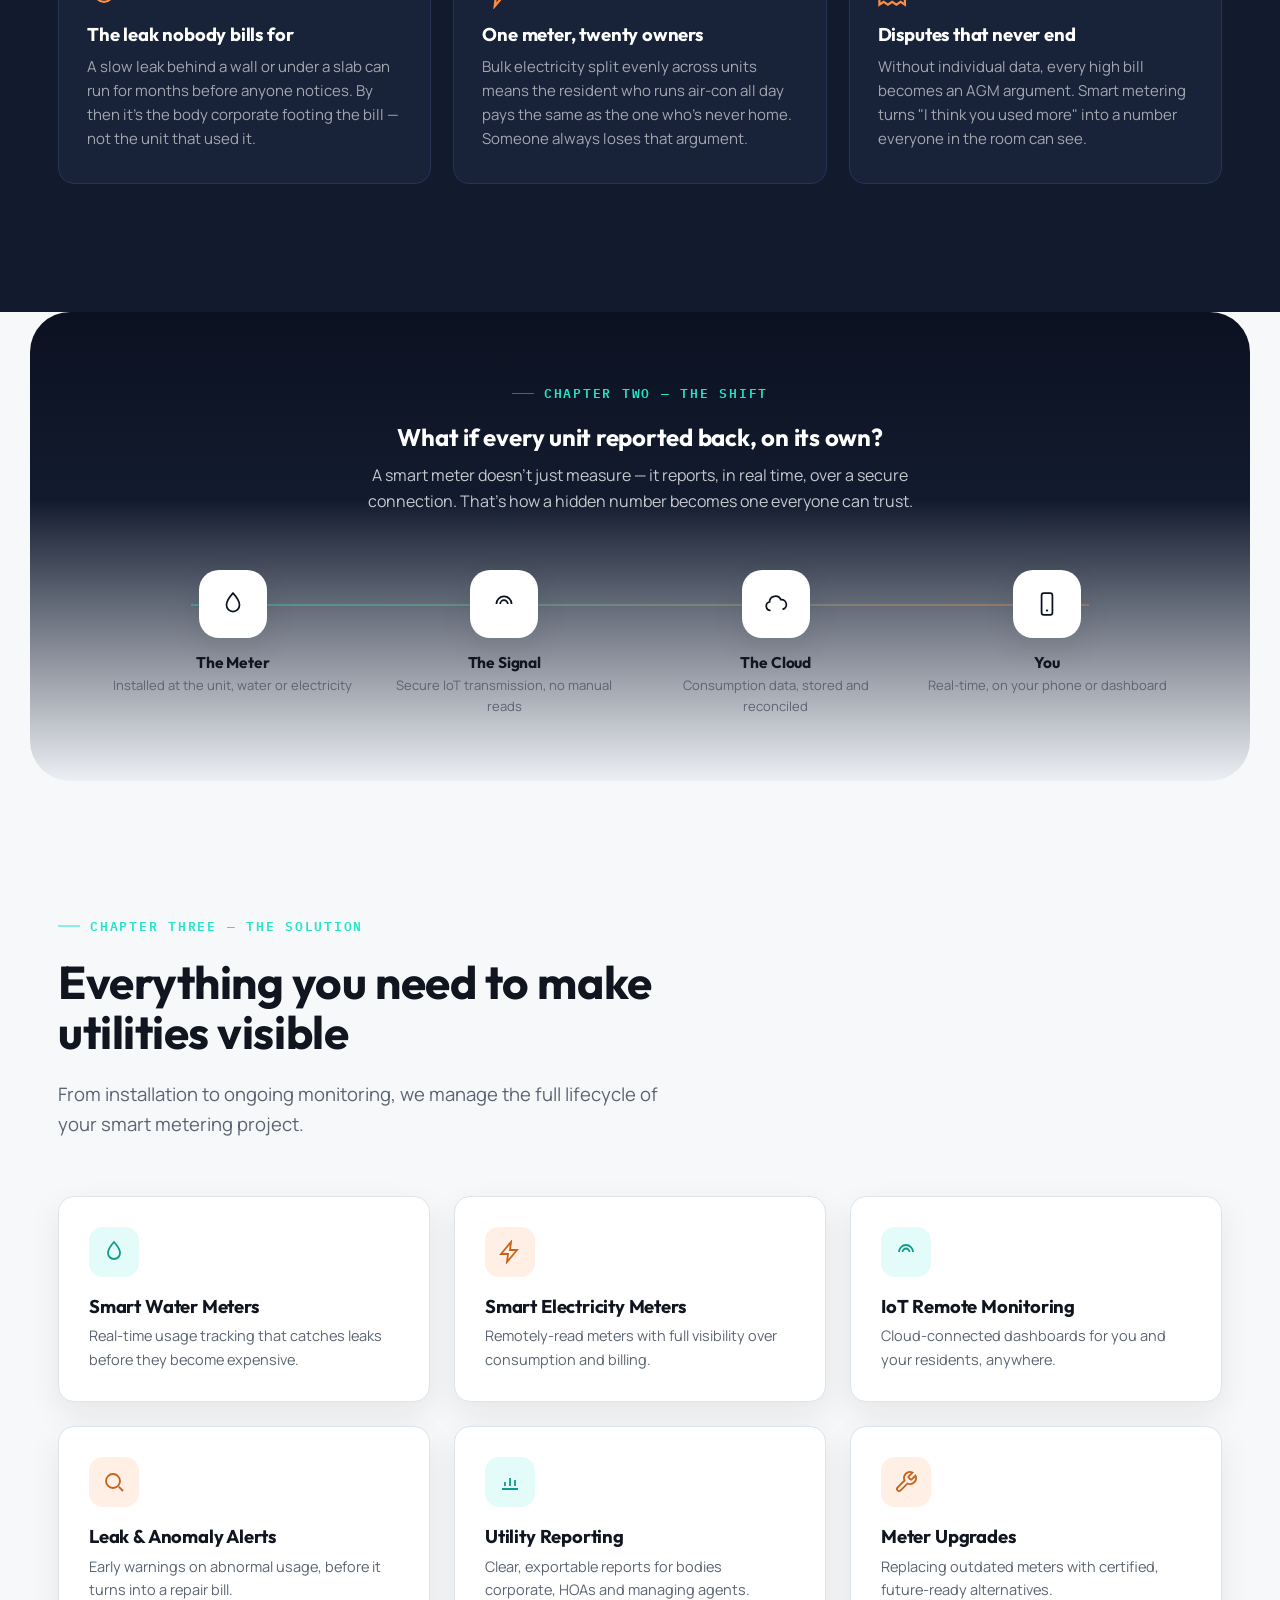
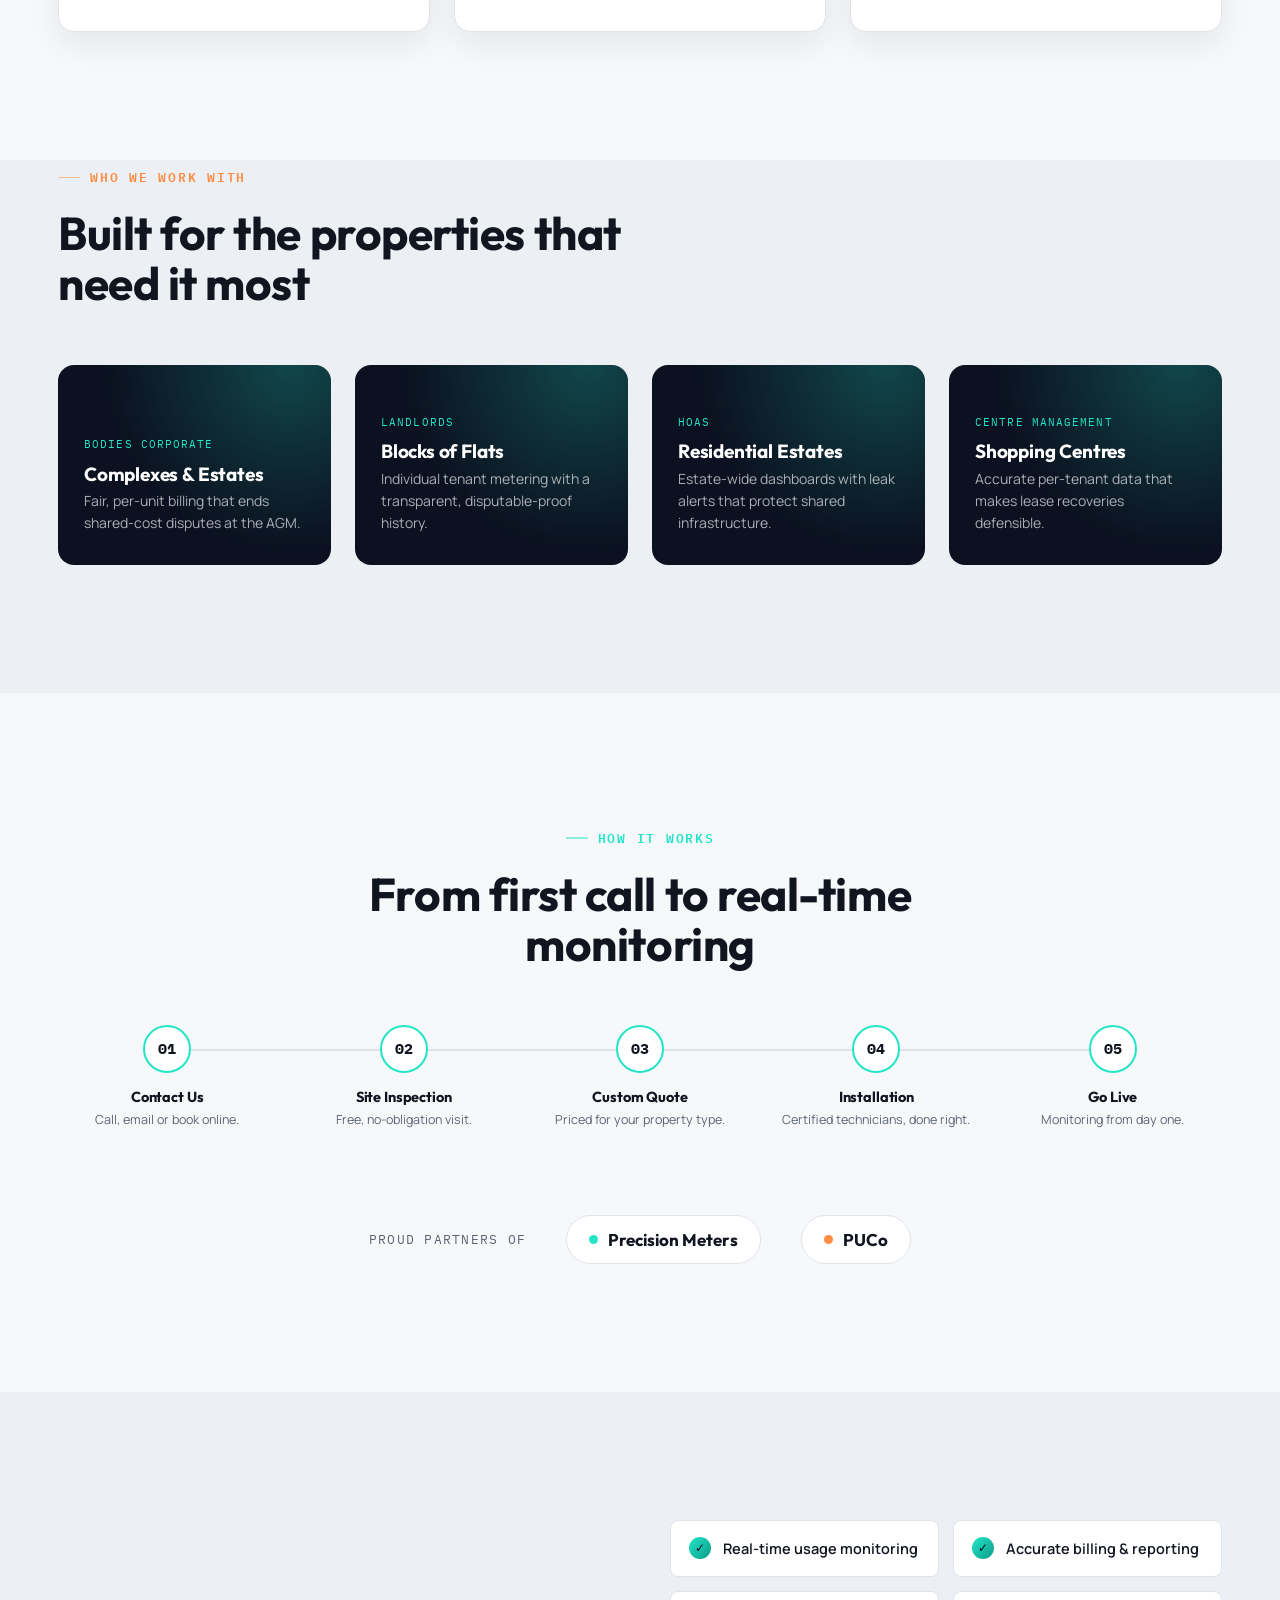
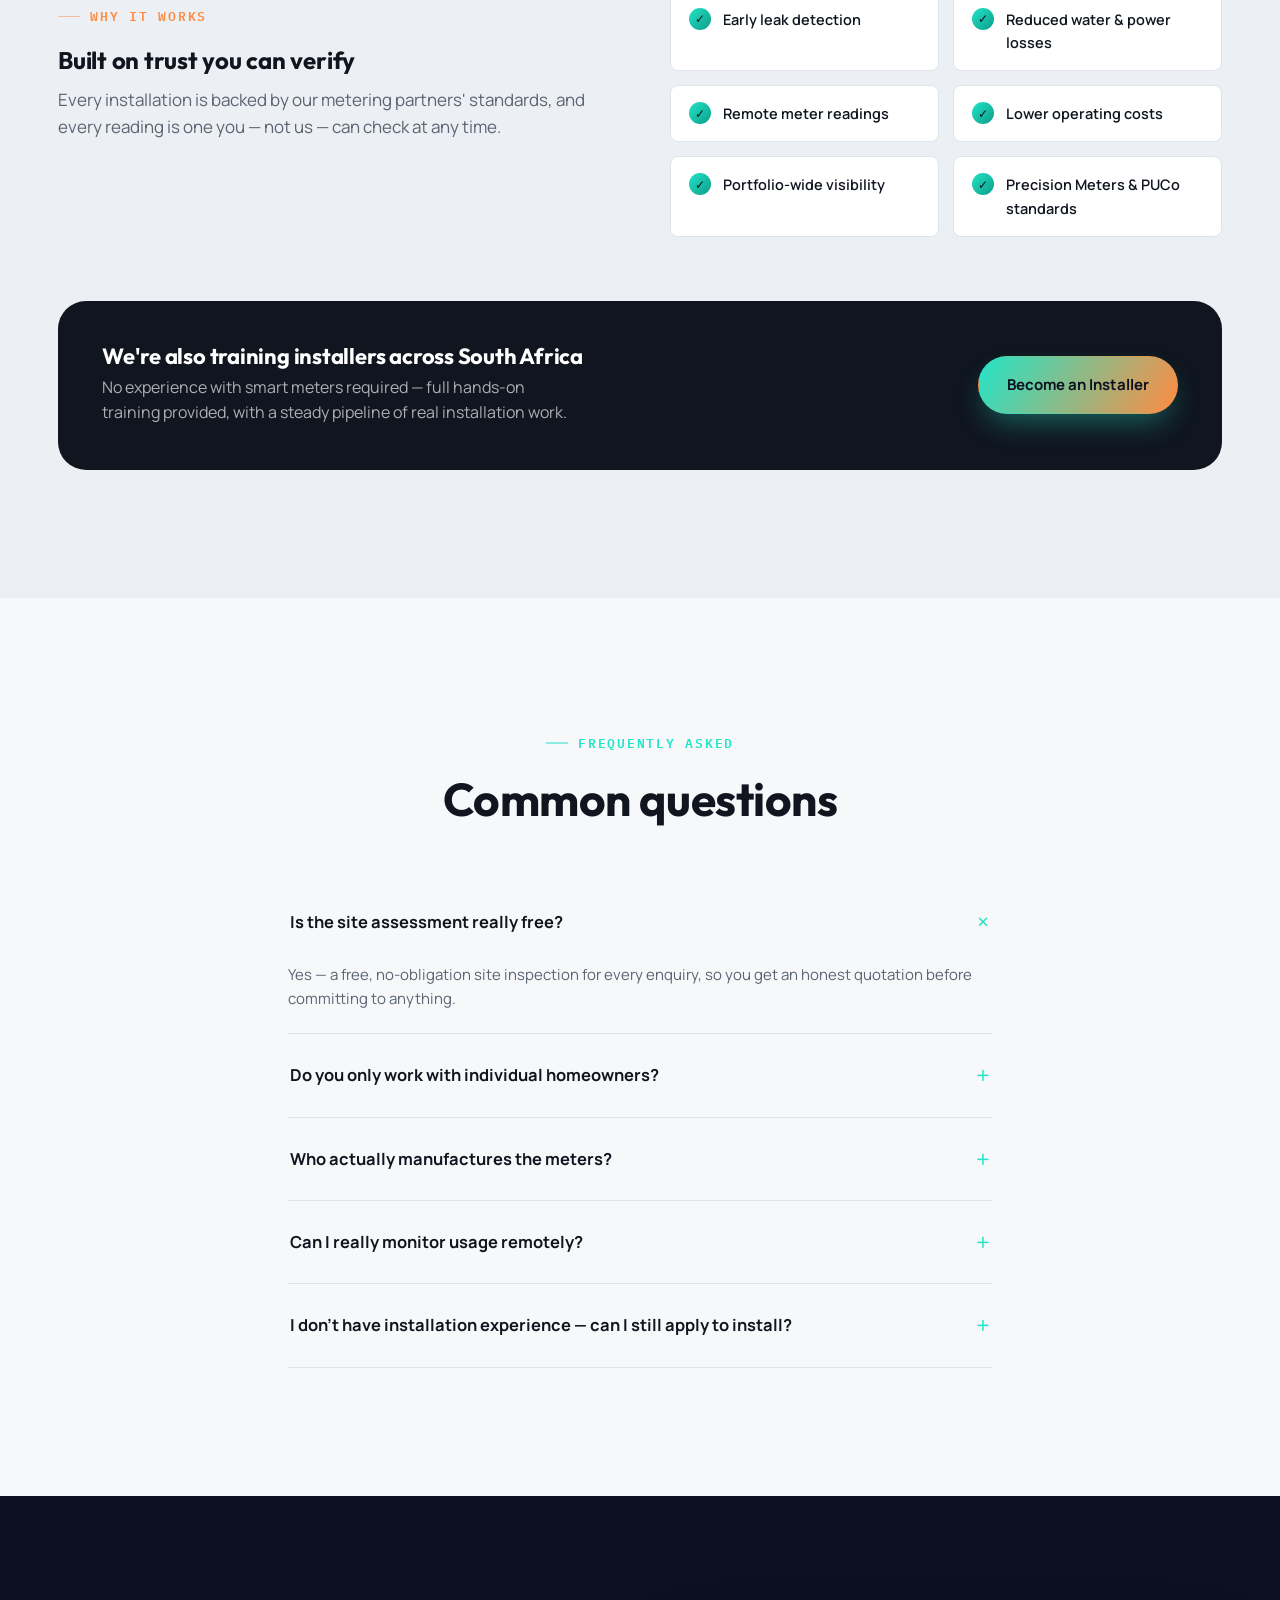
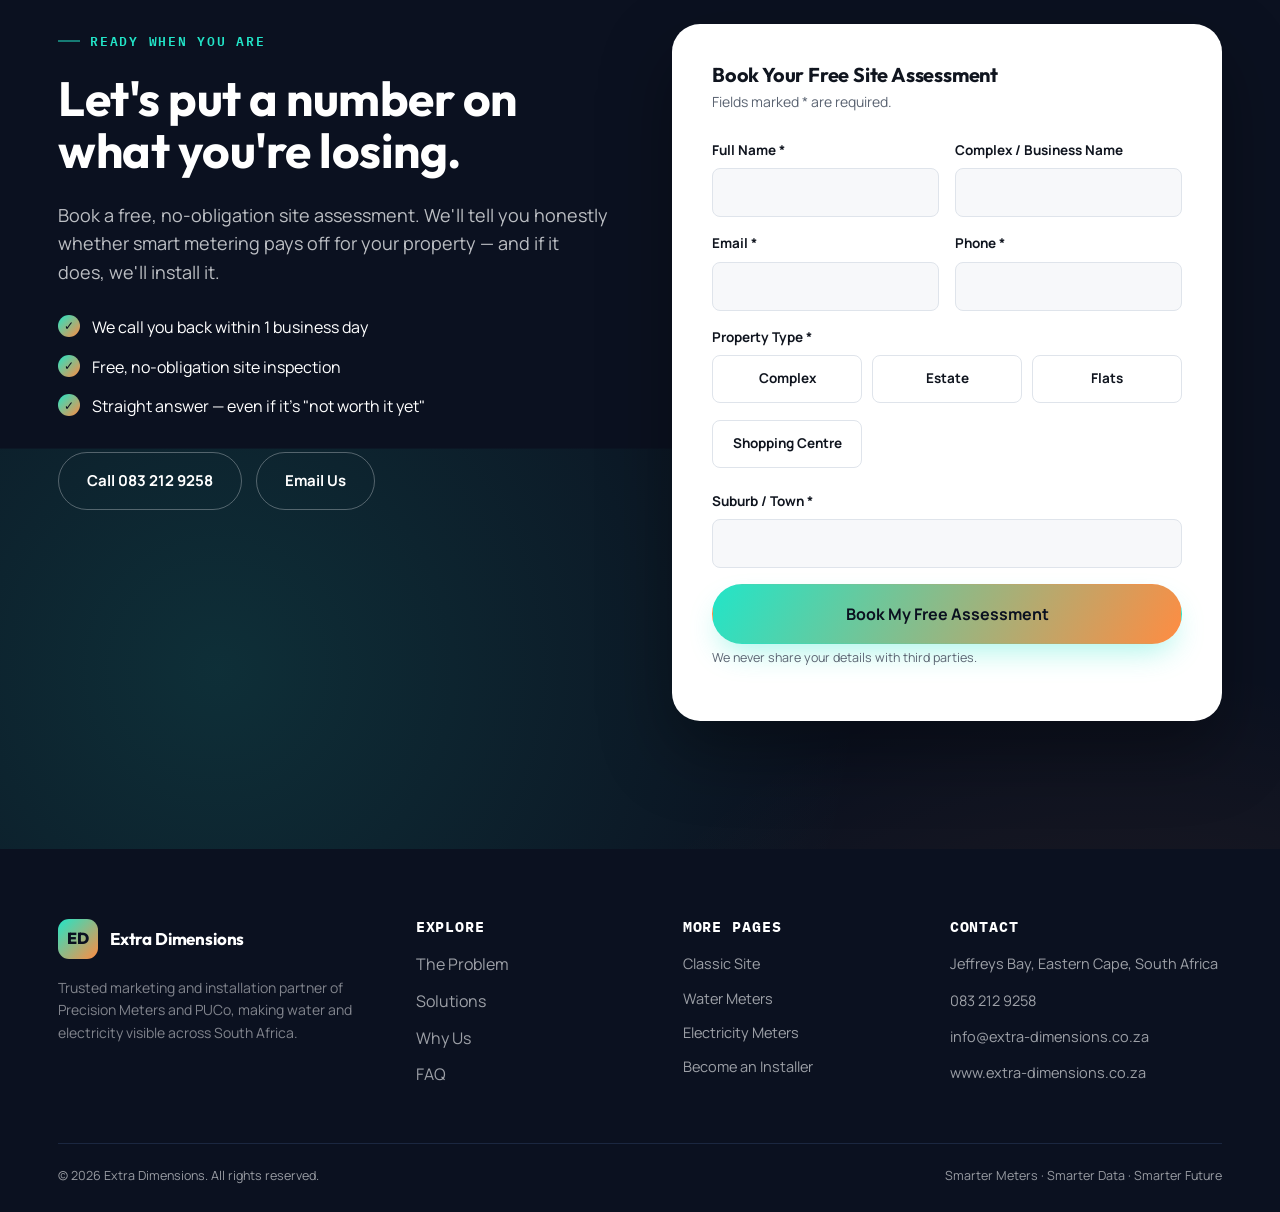
==== commit 5f9ec299: "Add motion and storytelling polish to v2, fix unreadable hero button - Fixed "Show Me What's Hidden"" ====
--- a/v2/index.html
+++ b/v2/index.html
@@ -17,6 +17,18 @@
 </head>
 <body>
 
+<div class="scroll-progress" id="scrollProgress"></div>
+
+<nav class="chapter-dots" id="chapterDots" aria-label="Page sections">
+  <a href="#top" data-scroll="top" data-label="Home" aria-label="Home"></a>
+  <a href="#problem" data-scroll="problem" data-label="The Problem" aria-label="The Problem"></a>
+  <a href="#shift" data-scroll="shift" data-label="The Shift" aria-label="The Shift"></a>
+  <a href="#solution" data-scroll="solution" data-label="Solutions" aria-label="Solutions"></a>
+  <a href="#proof" data-scroll="proof" data-label="Why Us" aria-label="Why Us"></a>
+  <a href="#faq" data-scroll="faq" data-label="FAQ" aria-label="FAQ"></a>
+  <a href="#climax" data-scroll="climax" data-label="Get Started" aria-label="Get Started"></a>
+</nav>
+
 <nav class="site-nav" id="siteNav">
   <div class="container nav-inner">
     <a href="#top" class="nav-brand" data-scroll="top">
@@ -45,19 +57,19 @@
 <main>
 <!-- ============ HERO ============ -->
 <header class="hero" id="top">
-  <div class="hero-noise" aria-hidden="true"></div>
+  <div class="hero-noise" data-parallax aria-hidden="true"></div>
   <div class="container hero-inner">
     <div>
-      <div class="hero-kicker"><span class="dot"></span> Live estimate · what's leaking right now</div>
-      <h1>Right now, your building is losing <span class="u-water">water</span> and <span class="u-power">electricity</span> it can't see or bill.</h1>
-      <p class="lead">Extra Dimensions installs smart water and electricity meters that make every drop and every watt visible — official installation partner of Precision Meters and PUCo.</p>
-      <div class="hero-actions">
+      <div class="hero-kicker hero-anim hero-anim-1"><span class="dot"></span> Live estimate · what's leaking right now</div>
+      <h1 class="hero-anim hero-anim-2">Right now, your building is losing <span class="u-water">water</span> and <span class="u-power">electricity</span> it can't see or bill.</h1>
+      <p class="lead hero-anim hero-anim-3">Extra Dimensions installs smart water and electricity meters that make every drop and every watt visible — official installation partner of Precision Meters and PUCo.</p>
+      <div class="hero-actions hero-anim hero-anim-4">
         <button class="btn btn-signal btn-lg" data-scroll="climax">Book a Free Site Assessment</button>
         <button class="btn btn-ghost-light btn-lg" data-scroll="problem">Show Me What's Hidden</button>
       </div>
     </div>
 
-    <div class="meter-unit reveal" data-reveal>
+    <div class="meter-unit hero-anim hero-anim-5">
       <div class="meter-box">
         <div class="meter-brand-row">
           <span class="label">Live Estimate · Jeffreys Bay Region</span>
@@ -98,7 +110,7 @@
 <!-- ============ CHAPTER 1 — THE PROBLEM ============ -->
 <section class="chapter chapter-dark-alt" id="problem">
   <div class="container">
-    <div class="chapter-head reveal" data-reveal>
+    <div class="chapter-head reveal-stagger" data-reveal-stagger>
       <div class="eyebrow power">Chapter One — The Problem</div>
       <h2>Shared buildings share something else: invisible losses.</h2>
       <p class="lead">Complexes, estates, blocks of flats and shopping centres all have the same blind spot — nobody can see usage per unit, so nobody can fix what's actually wrong.</p>
@@ -128,7 +140,7 @@
   <div class="container container-flush">
     <div class="shift-panel">
       <div class="container">
-        <div class="shift-head reveal" data-reveal>
+        <div class="shift-head reveal-stagger" data-reveal-stagger>
           <div class="eyebrow water">Chapter Two — The Shift</div>
           <h2>What if every unit reported back, on its own?</h2>
           <p class="lead">A smart meter doesn't just measure — it reports, in real time, over a secure connection. That's how a hidden number becomes one everyone can trust.</p>
@@ -163,7 +175,7 @@
 <!-- ============ CHAPTER 3 — THE SOLUTION ============ -->
 <section class="chapter chapter-light" id="solution">
   <div class="container">
-    <div class="chapter-head reveal" data-reveal>
+    <div class="chapter-head reveal-stagger" data-reveal-stagger>
       <div class="eyebrow water">Chapter Three — The Solution</div>
       <h2>Everything you need to make utilities visible</h2>
       <p class="lead lead-muted">From installation to ongoing monitoring, we manage the full lifecycle of your smart metering project.</p>
@@ -181,7 +193,7 @@
 
 <section class="chapter chapter-light-alt chapter-notop">
   <div class="container">
-    <div class="chapter-head reveal" data-reveal>
+    <div class="chapter-head reveal-stagger" data-reveal-stagger>
       <div class="eyebrow power">Who We Work With</div>
       <h2>Built for the properties that need it most</h2>
     </div>
@@ -196,7 +208,7 @@
 
 <section class="chapter chapter-light">
   <div class="container">
-    <div class="chapter-head center reveal" data-reveal>
+    <div class="chapter-head center reveal-stagger" data-reveal-stagger>
       <div class="eyebrow water">How It Works</div>
       <h2>From first call to real-time monitoring</h2>
     </div>
@@ -249,7 +261,7 @@
 <!-- ============ FAQ ============ -->
 <section class="chapter chapter-light" id="faq">
   <div class="container-narrow">
-    <div class="chapter-head center reveal" data-reveal>
+    <div class="chapter-head center reveal-stagger" data-reveal-stagger>
       <div class="eyebrow water">Frequently Asked</div>
       <h2>Common questions</h2>
     </div>
@@ -279,7 +291,7 @@
 </section>
 
 <!-- ============ CLIMAX + FORM ============ -->
-<section class="chapter climax" id="climax">
+<section class="chapter climax" id="climax" data-parallax>
   <div class="container">
     <div class="climax-inner">
       <div class="reveal" data-reveal>
--- a/v2/css/style.css
+++ b/v2/css/style.css
@@ -44,7 +44,10 @@
 html { scroll-behavior: smooth; }
 @media (prefers-reduced-motion: reduce) {
   html { scroll-behavior: auto; }
-  *, *::before, *::after { animation-duration: .001ms !important; animation-iteration-count: 1 !important; transition-duration: .001ms !important; scroll-behavior: auto !important; }
+  *, *::before, *::after {
+    animation-duration: .001ms !important; animation-delay: 0ms !important; animation-iteration-count: 1 !important;
+    transition-duration: .001ms !important; transition-delay: 0ms !important; scroll-behavior: auto !important;
+  }
 }
 
 body {
@@ -66,7 +69,7 @@
 a { color: inherit; text-decoration: none; }
 img, svg { display: block; max-width: 100%; }
 ul { margin: 0; padding: 0; list-style: none; }
-button { font-family: inherit; cursor: pointer; }
+button { font-family: inherit; cursor: pointer; background: none; border: none; appearance: none; }
 ::selection { background: var(--water-500); color: var(--ink-950); }
 
 .container { width: 100%; max-width: var(--container-w); margin: 0 auto; padding: 0 28px; }
@@ -94,6 +97,35 @@
 .chapter-head.center { margin-left: auto; margin-right: auto; text-align: center; }
 .chapter-head h2 { font-size: clamp(30px, 4vw, 46px); }
 .chapter-head p.lead { font-size: 18.5px; }
+
+/* ---------- Scroll progress + chapter dots ---------- */
+.scroll-progress {
+  position: fixed; top: 0; left: 0; height: 3px; width: 100%; z-index: 250;
+  background: linear-gradient(90deg, var(--water-500), var(--power-500));
+  transform: scaleX(0); transform-origin: left; transition: transform .1s linear;
+}
+.chapter-dots {
+  position: fixed; right: 22px; top: 50%; transform: translateY(-50%); z-index: 150;
+  display: flex; flex-direction: column; gap: 15px;
+  background: rgba(255,255,255,.07); backdrop-filter: blur(12px);
+  padding: 14px 9px; border-radius: 999px; border: 1px solid rgba(255,255,255,.16);
+  box-shadow: 0 8px 24px rgba(0,0,0,.12);
+}
+.chapter-dots a {
+  display: block; width: 9px; height: 9px; border-radius: 50%;
+  background: rgba(120,132,156,.55); border: none; padding: 0;
+  transition: transform .3s var(--ease-out), background .3s var(--ease-out);
+  position: relative;
+}
+.chapter-dots a:hover { transform: scale(1.35); }
+.chapter-dots a.active { background: linear-gradient(135deg, var(--water-500), var(--power-500)); transform: scale(1.3); }
+.chapter-dots a::after {
+  content: attr(data-label); position: absolute; right: 22px; top: 50%; transform: translateY(-50%);
+  font-size: 11px; font-weight: 700; white-space: nowrap; background: var(--ink-950); color: #fff;
+  padding: 6px 11px; border-radius: 7px; opacity: 0; pointer-events: none; transition: opacity .2s ease;
+}
+.chapter-dots a:hover::after, .chapter-dots a:focus-visible::after { opacity: 1; }
+@media (max-width: 1100px) { .chapter-dots { display: none; } }
 
 /* ---------- Nav ---------- */
 .site-nav {
@@ -144,8 +176,10 @@
   background: radial-gradient(120% 90% at 15% -10%, #16233d 0%, var(--ink-950) 55%), var(--ink-950);
   color: var(--white); overflow: hidden; padding: 140px 0 90px;
 }
-.hero-noise { position: absolute; inset: 0; opacity: .5; pointer-events: none;
+.hero-noise {
+  position: absolute; top: -10%; left: -5%; right: -5%; bottom: -10%; opacity: .5; pointer-events: none;
   background-image: radial-gradient(circle at 82% 18%, rgba(34,229,200,.16), transparent 42%), radial-gradient(circle at 12% 82%, rgba(255,140,66,.14), transparent 45%);
+  transform: translateY(calc(var(--px, 0) * -0.15px));
 }
 .hero-inner { position: relative; z-index: 1; display: grid; grid-template-columns: 1.05fr .95fr; gap: 60px; align-items: center; }
 .hero-kicker { display: flex; align-items: center; gap: 10px; font-family: var(--font-mono); font-size: 12.5px; letter-spacing: .12em; text-transform: uppercase; color: rgba(247,248,250,.55); margin-bottom: 26px; }
@@ -157,10 +191,20 @@
 .hero p.lead { font-size: 19px; color: rgba(247,248,250,.72); max-width: 520px; margin-bottom: 36px; }
 .hero-actions { display: flex; flex-wrap: wrap; gap: 16px; align-items: center; }
 
+/* ---------- Hero entrance choreography (pure CSS, no JS dependency) ---------- */
+@keyframes heroFadeUp { from { opacity: 0; transform: translateY(26px); } to { opacity: 1; transform: translateY(0); } }
+.hero-anim { opacity: 0; animation: heroFadeUp .85s var(--ease-out) forwards; }
+.hero-anim-1 { animation-delay: .05s; }
+.hero-anim-2 { animation-delay: .2s; }
+.hero-anim-3 { animation-delay: .38s; }
+.hero-anim-4 { animation-delay: .54s; }
+.hero-anim-5 { animation-delay: .7s; }
+
 .btn {
   display: inline-flex; align-items: center; justify-content: center; gap: 9px;
   padding: 16px 28px; border-radius: 999px; font-weight: 700; font-size: 15px; font-family: var(--font-body);
-  border: 1.5px solid transparent; transition: transform .2s var(--ease-out), box-shadow .2s var(--ease-out), background .2s ease, border-color .2s ease, color .2s ease;
+  border: 1.5px solid transparent; background: transparent;
+  transition: transform .2s var(--ease-out), box-shadow .2s var(--ease-out), background .2s ease, border-color .2s ease, color .2s ease;
   white-space: nowrap; cursor: pointer;
 }
 .btn:hover { transform: translateY(-2px); }
@@ -242,7 +286,9 @@
 .shift-node .node-icon {
   width: 68px; height: 68px; border-radius: 20px; margin: 0 auto 16px; display: flex; align-items: center; justify-content: center;
   background: var(--white); box-shadow: var(--shadow-soft); color: var(--ink-950);
-}
+  transition: transform .35s var(--ease-out);
+}
+.shift-node:hover .node-icon { transform: scale(1.1) translateY(-3px); }
 .shift-node h4 { font-size: 15.5px; color: var(--graphite-900); margin-bottom: 4px; }
 .shift-node p { font-size: 13px; color: var(--graphite-500); margin-bottom: 0; }
 
@@ -259,6 +305,8 @@
 .service-icon { width: 50px; height: 50px; border-radius: 14px; display: flex; align-items: center; justify-content: center; margin-bottom: 20px; }
 .service-icon.water { background: rgba(34,229,200,.12); color: #0d9c88; }
 .service-icon.power { background: rgba(255,140,66,.14); color: #c9611b; }
+.service-icon svg { transition: transform .35s var(--ease-out); }
+.service-card:hover .service-icon svg { transform: scale(1.15) rotate(-8deg); }
 .service-card h3 { font-size: 18.5px; margin-bottom: 8px; }
 .service-card p { font-size: 14.5px; color: var(--graphite-500); margin-bottom: 0; }
 
@@ -276,6 +324,16 @@
 .check-grid { display: grid; grid-template-columns: repeat(2, minmax(0,1fr)); gap: 14px; }
 .check-item { display: flex; align-items: flex-start; gap: 12px; background: var(--white); border: 1px solid var(--paper-200); border-radius: var(--radius-sm); padding: 16px 18px; }
 .check-item .tick { width: 22px; height: 22px; border-radius: 50%; background: linear-gradient(135deg, var(--water-500), #0d9c88); color: var(--ink-950); display: flex; align-items: center; justify-content: center; flex-shrink: 0; font-size: 12px; font-weight: 800; }
+@keyframes tickPop { 0% { transform: scale(0); } 65% { transform: scale(1.2); } 100% { transform: scale(1); } }
+.reveal-stagger.in .check-item .tick { animation: tickPop .5s var(--ease-out) backwards; }
+.reveal-stagger.in > *:nth-child(1) .tick { animation-delay: 0ms; }
+.reveal-stagger.in > *:nth-child(2) .tick { animation-delay: 80ms; }
+.reveal-stagger.in > *:nth-child(3) .tick { animation-delay: 160ms; }
+.reveal-stagger.in > *:nth-child(4) .tick { animation-delay: 240ms; }
+.reveal-stagger.in > *:nth-child(5) .tick { animation-delay: 320ms; }
+.reveal-stagger.in > *:nth-child(6) .tick { animation-delay: 400ms; }
+.reveal-stagger.in > *:nth-child(7) .tick { animation-delay: 480ms; }
+.reveal-stagger.in > *:nth-child(8) .tick { animation-delay: 560ms; }
 .check-item span.txt { font-weight: 600; font-size: 14.5px; color: var(--graphite-900); }
 
 .process-rail { display: grid; grid-template-columns: repeat(5, minmax(0,1fr)); gap: 18px; position: relative; }
@@ -314,7 +372,11 @@
 
 /* ---------- CLIMAX + inline form ---------- */
 .climax { background: var(--ink-950); color: var(--white); position: relative; overflow: hidden; }
-.climax::before { content: ""; position: absolute; inset: 0; background: radial-gradient(circle at 20% 20%, rgba(34,229,200,.14), transparent 45%), radial-gradient(circle at 85% 80%, rgba(255,140,66,.14), transparent 45%); }
+.climax::before {
+  content: ""; position: absolute; top: -8%; left: -5%; right: -5%; bottom: -8%;
+  background: radial-gradient(circle at 20% 20%, rgba(34,229,200,.14), transparent 45%), radial-gradient(circle at 85% 80%, rgba(255,140,66,.14), transparent 45%);
+  transform: translateY(calc(var(--px, 0) * 0.1px));
+}
 .climax-inner { position: relative; z-index: 1; display: grid; grid-template-columns: repeat(2, minmax(0,1fr)); gap: 64px; align-items: flex-start; }
 .climax h2 { font-size: clamp(32px, 4.2vw, 48px); }
 
@@ -393,7 +455,8 @@
 }
 .footer-scroll-btn { background: none; border: none; padding: 0; text-align: left; font: inherit; }
 
-.problem-card svg { margin-bottom: 16px; }
+.problem-card svg { margin-bottom: 16px; transition: transform .35s var(--ease-out); }
+.problem-card:hover svg { transform: scale(1.12) translateY(-2px); }
 .shift-head { max-width: 620px; margin: 0 auto; text-align: center; }
 .shift-head h2 { color: var(--white); }
 .shift-head p.lead { color: rgba(247,248,250,.78); }
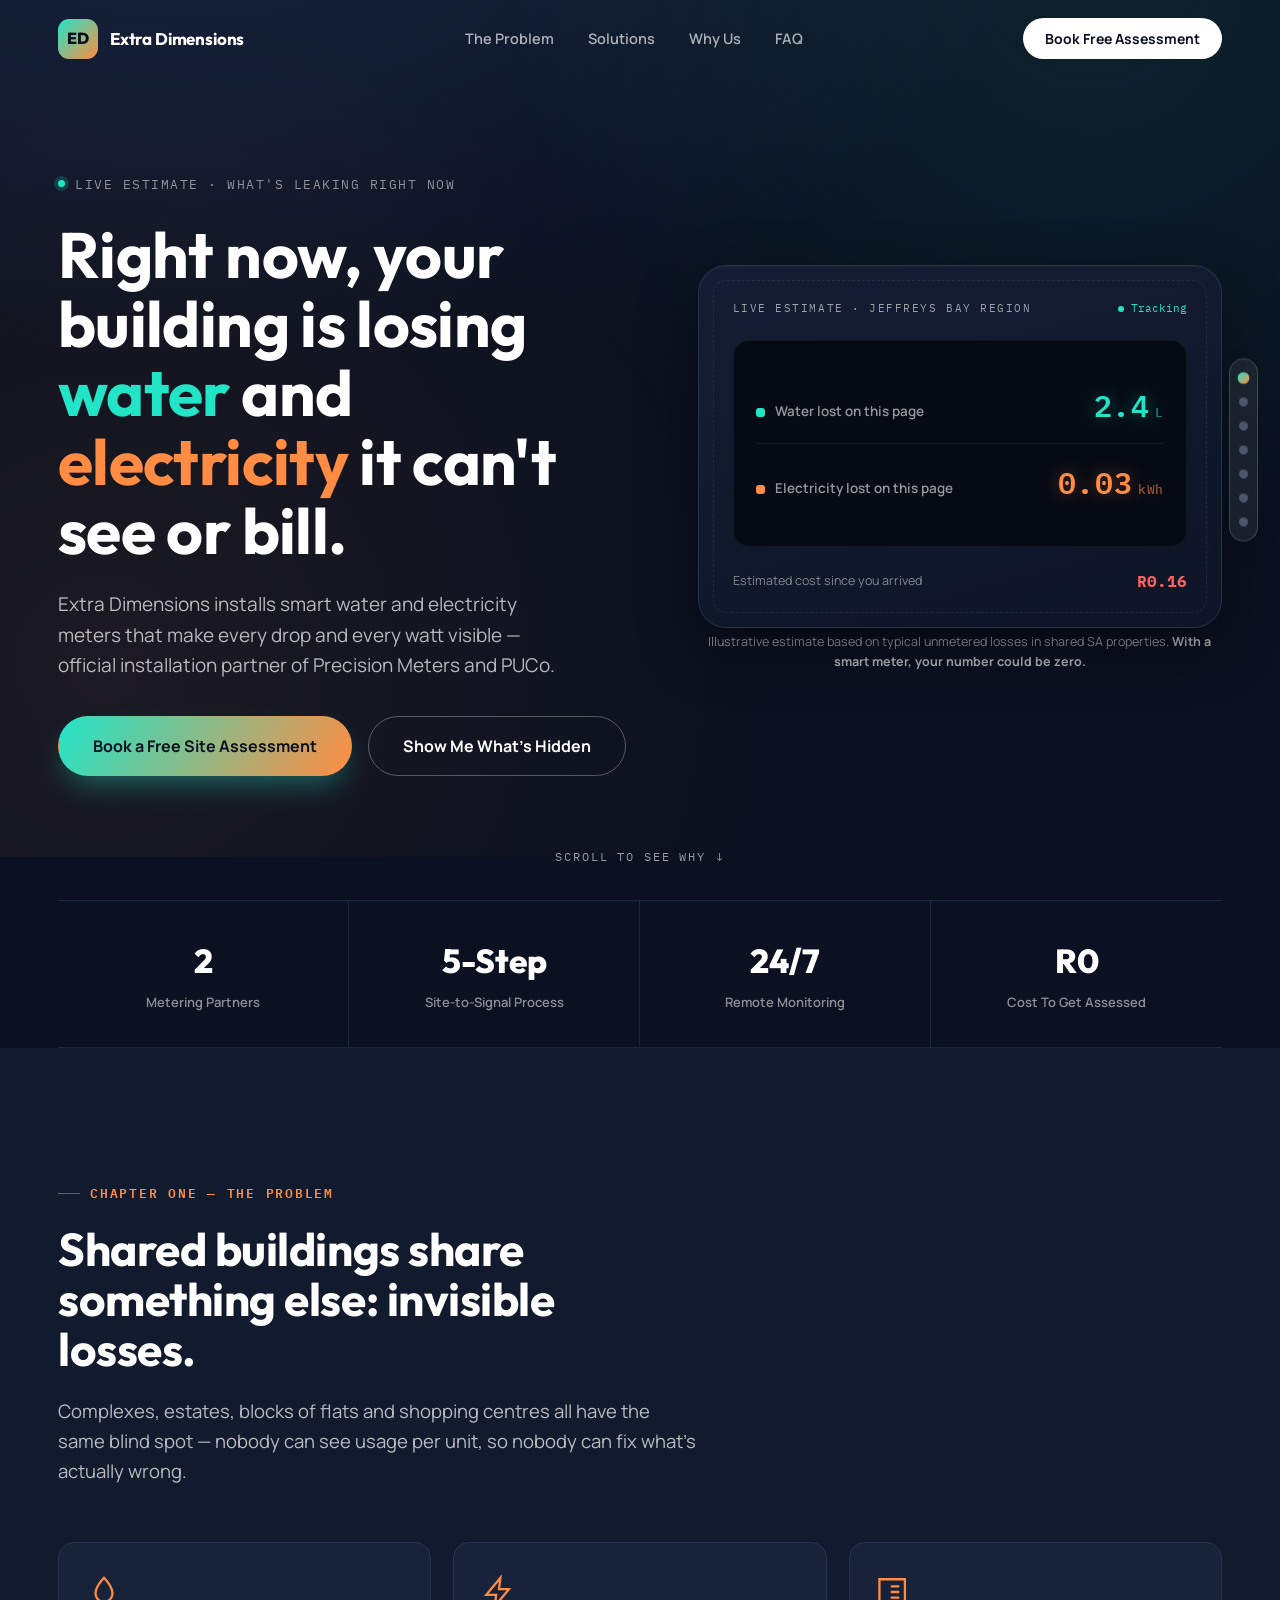
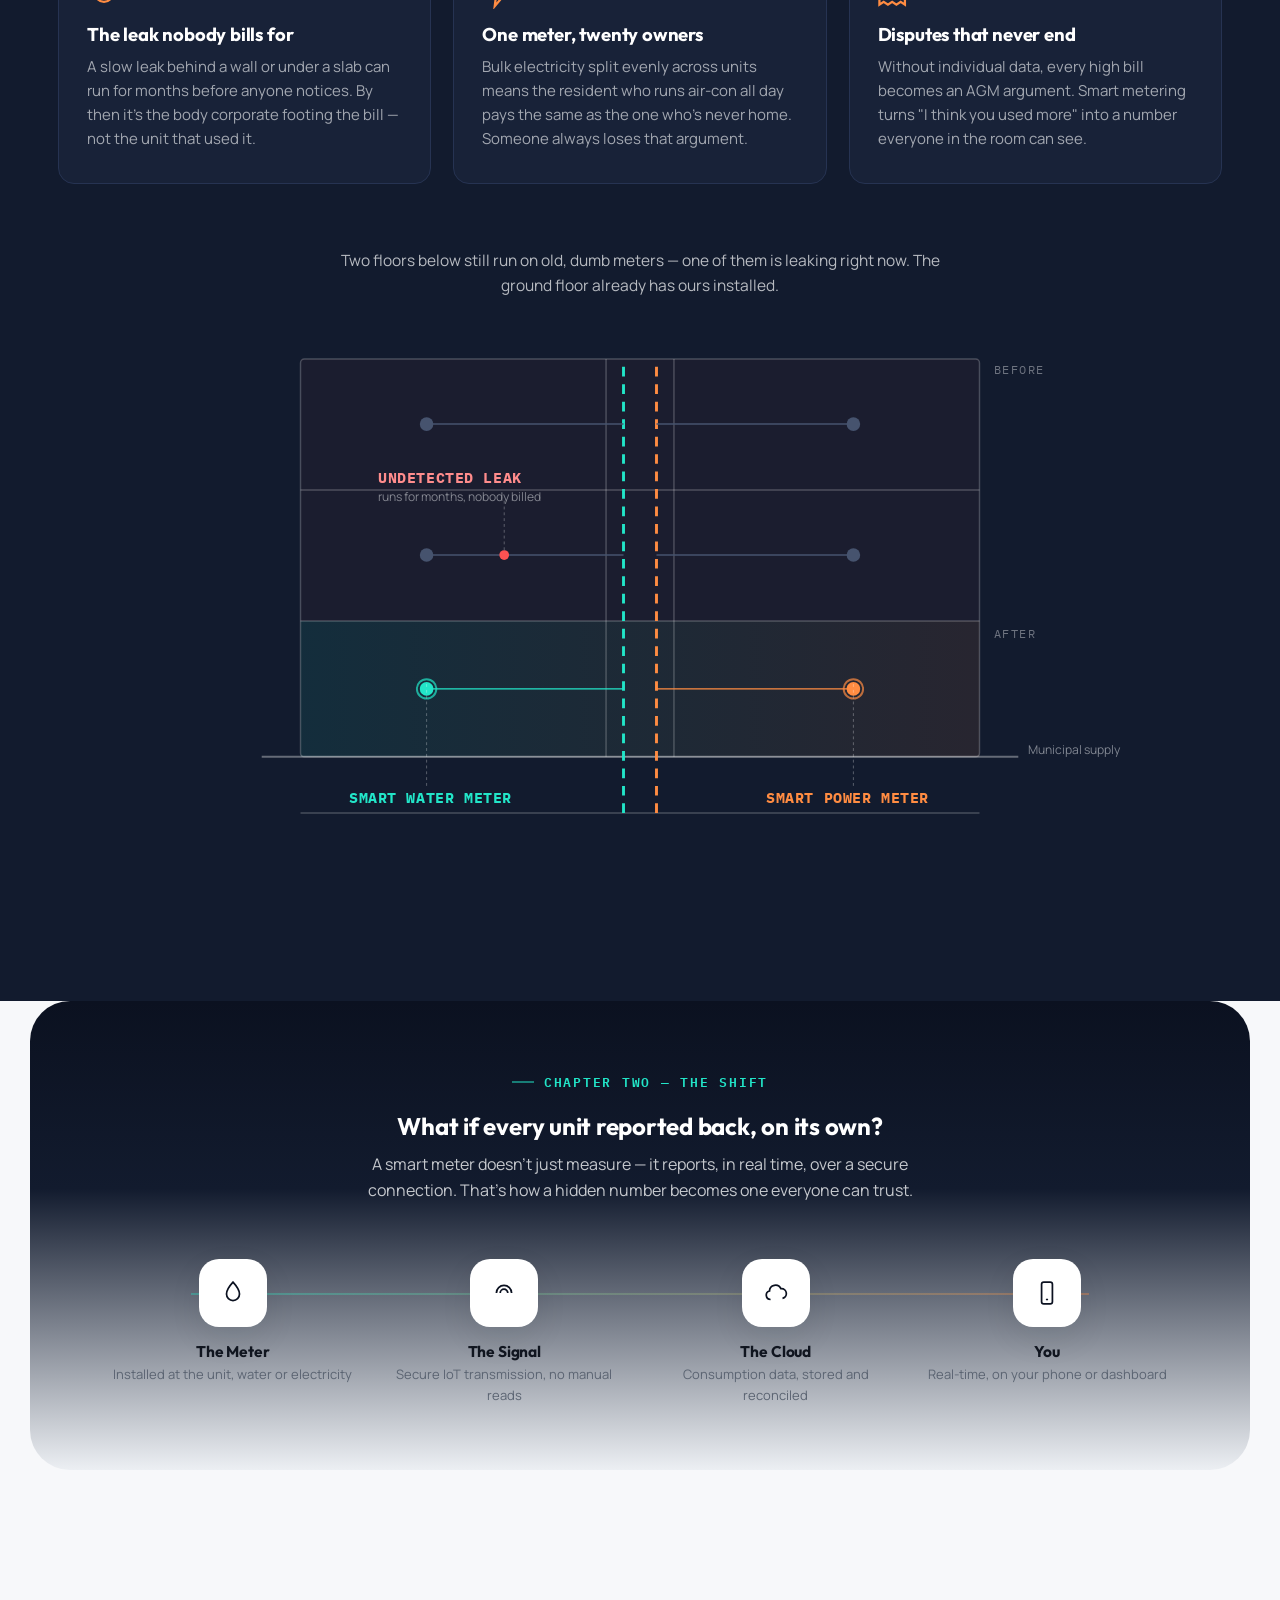
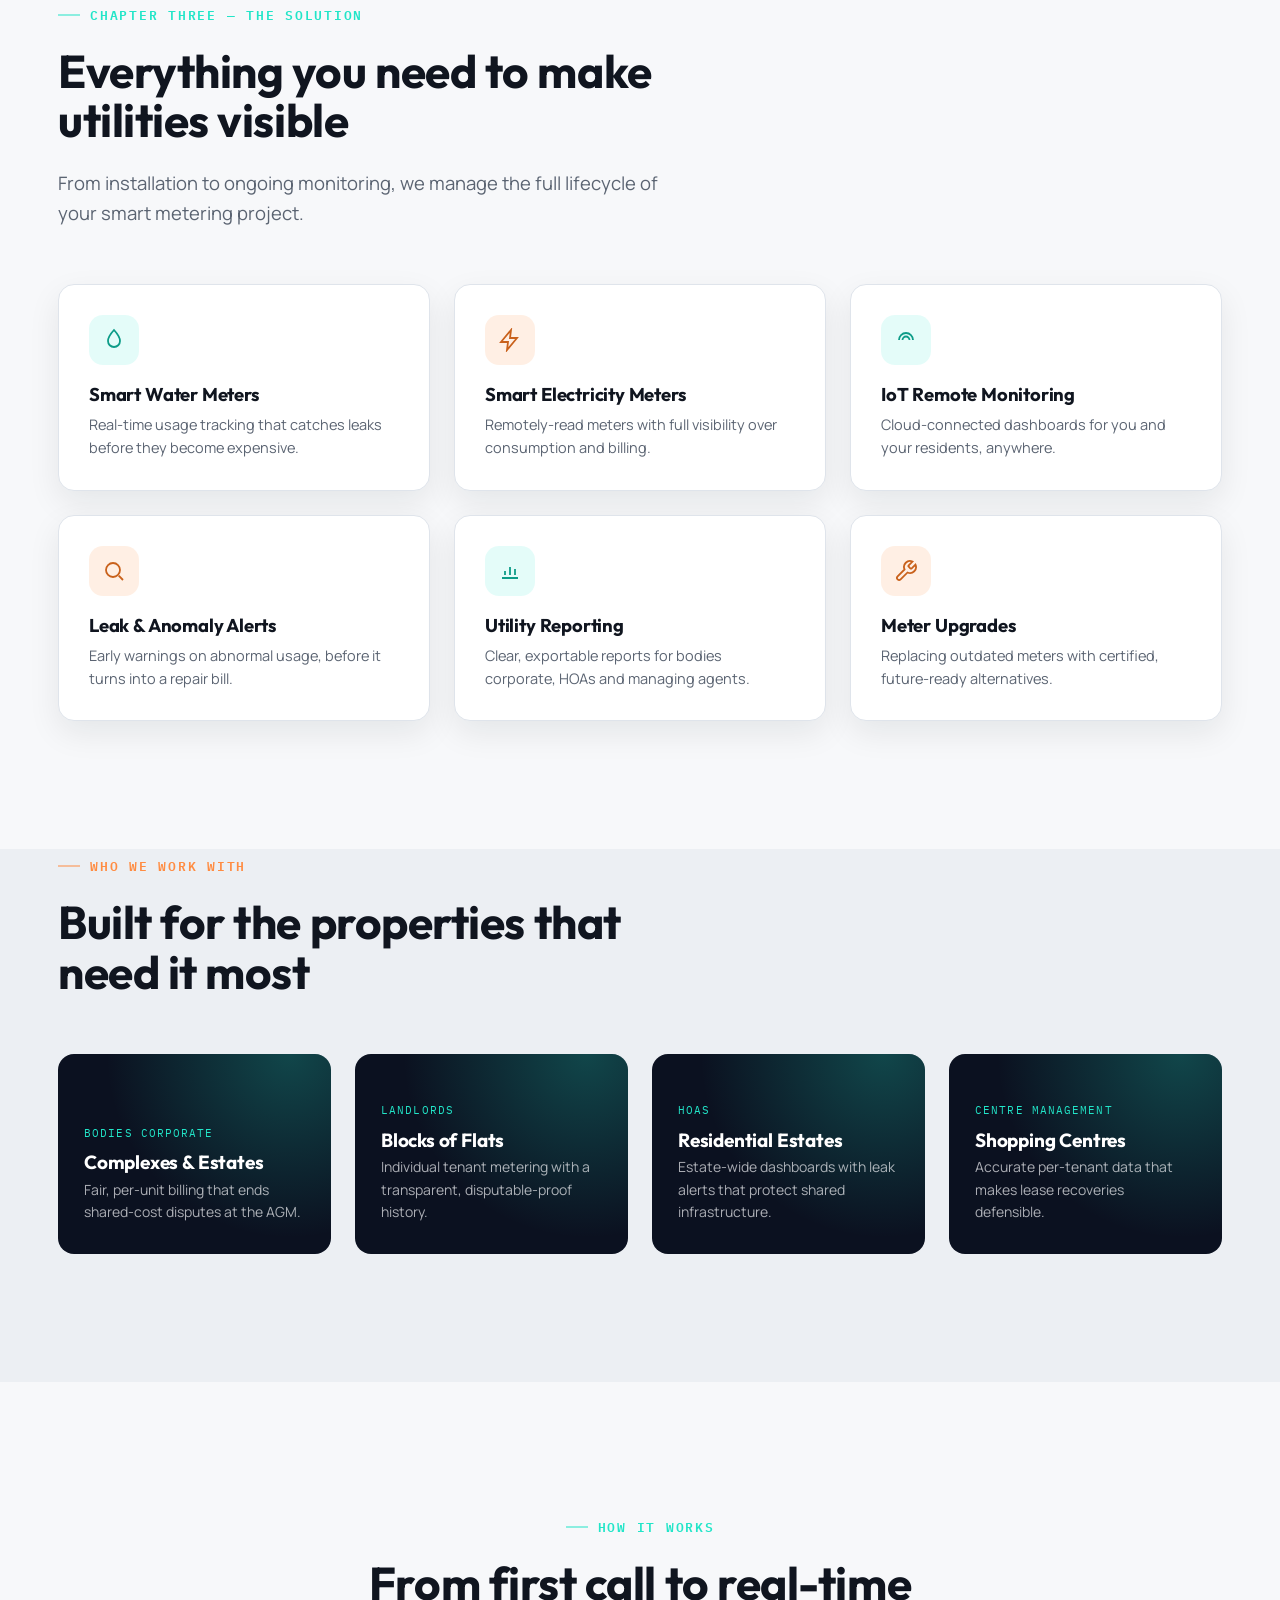
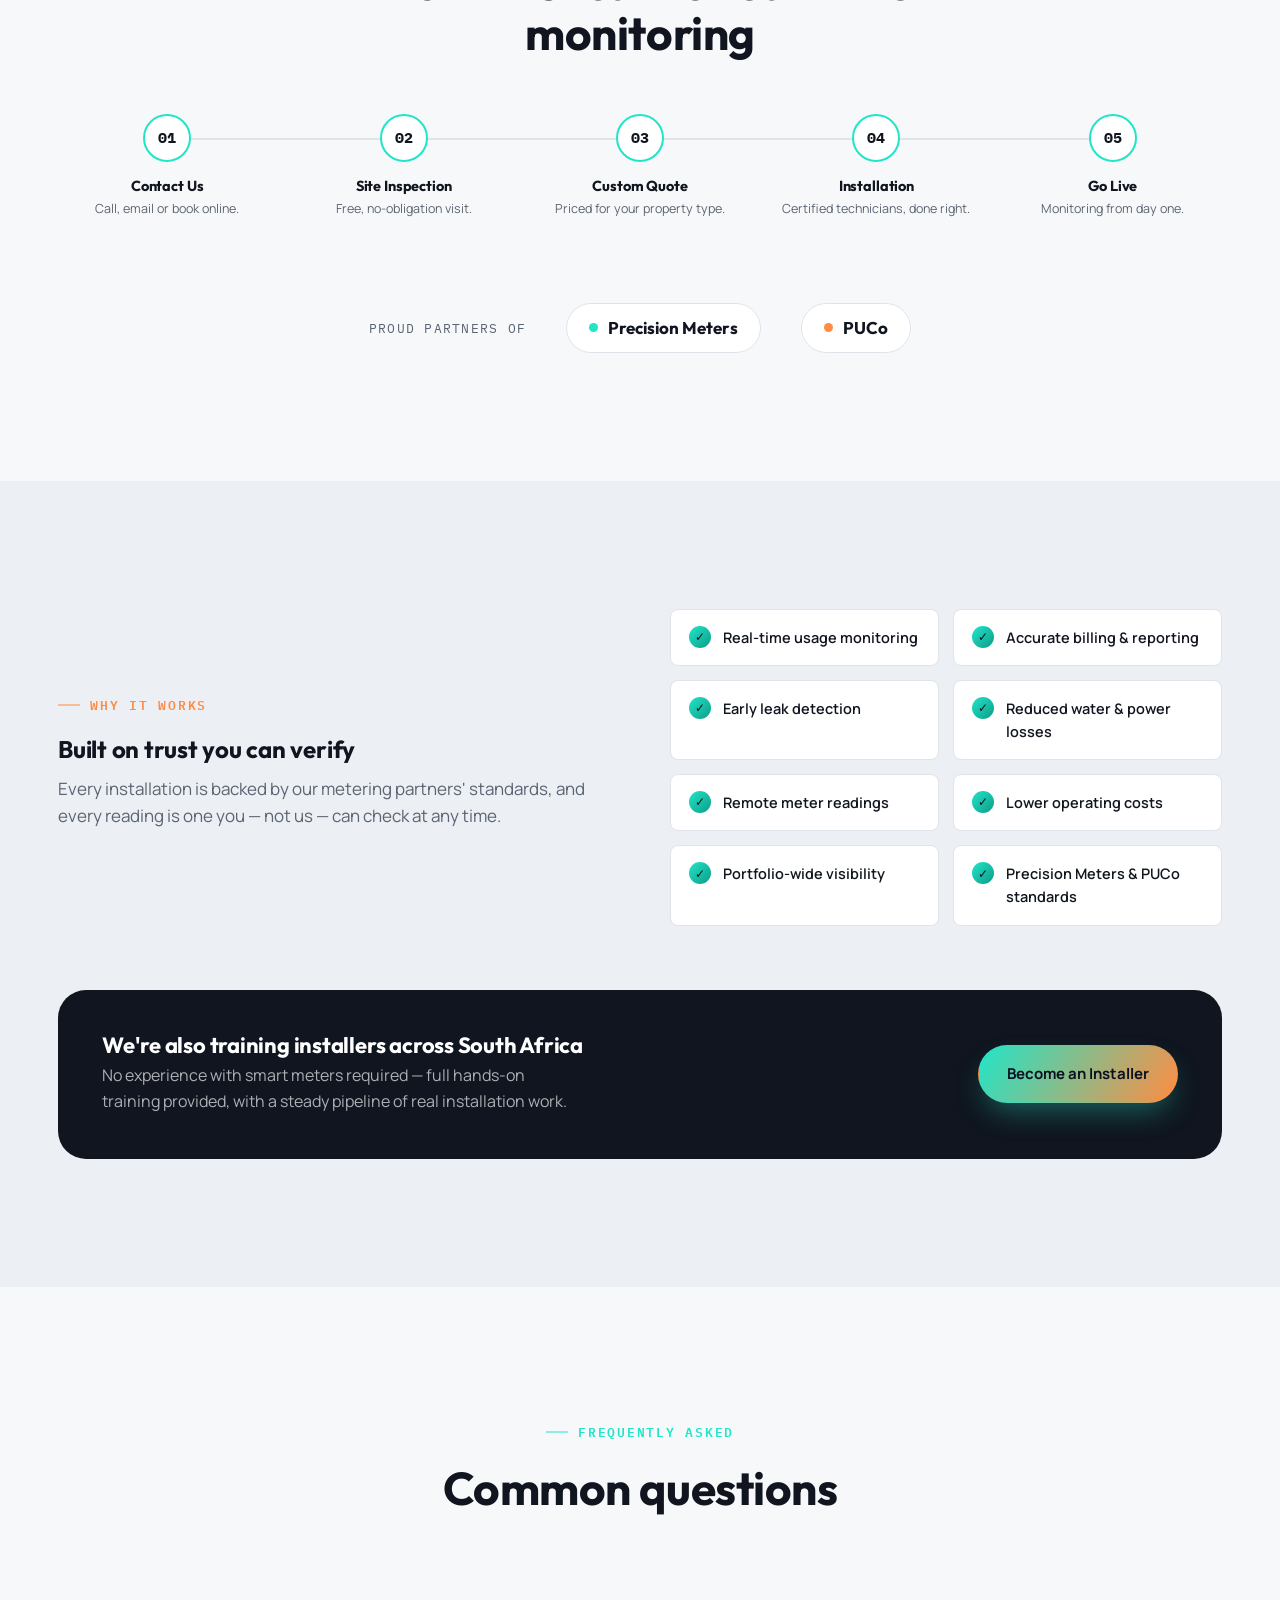
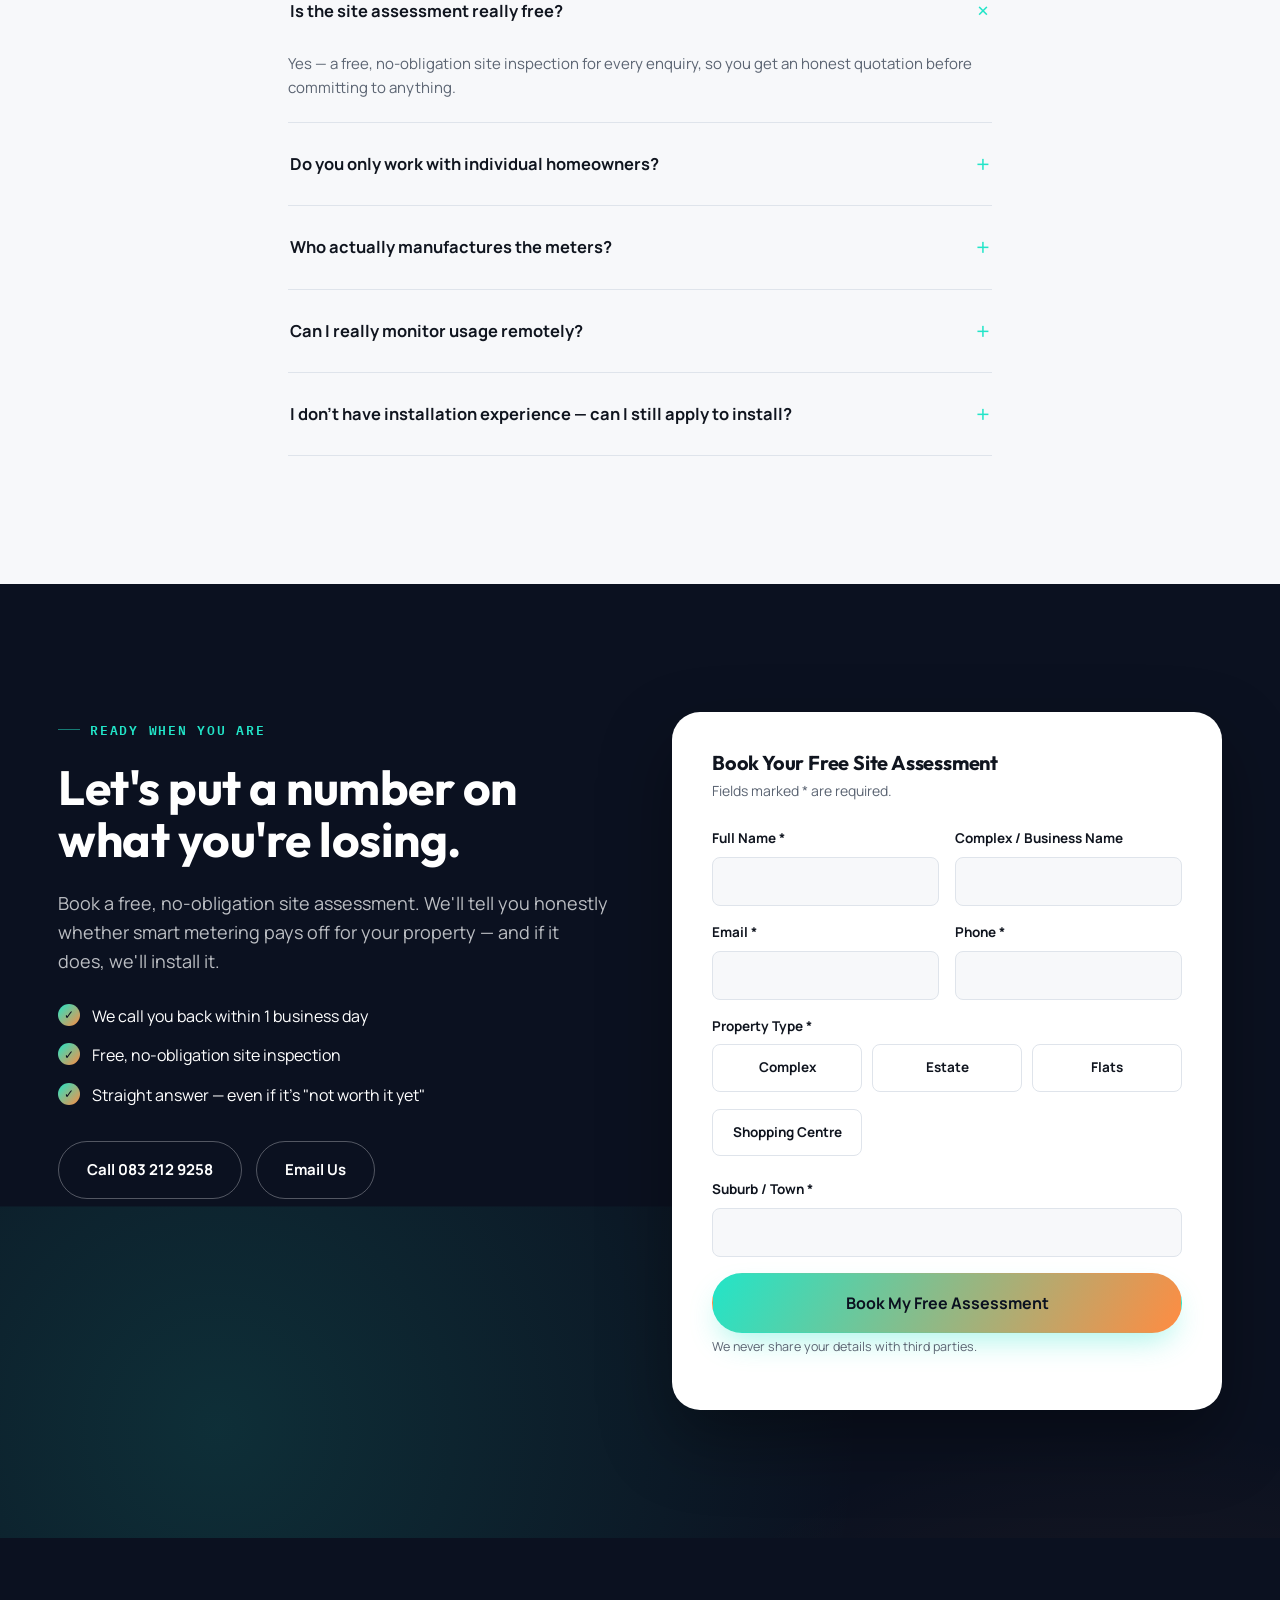
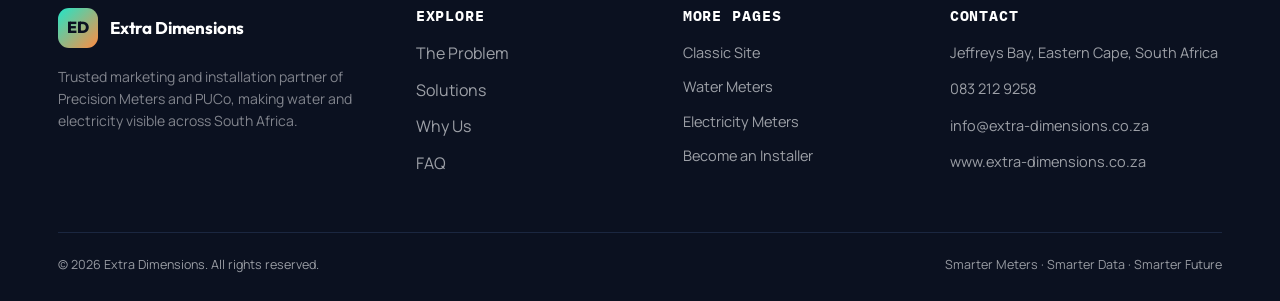
==== commit 492eac08: "Add building blueprint illustration to v2 Problem section Custom SVG diagram shows a building cutawa" ====
--- a/v2/index.html
+++ b/v2/index.html
@@ -131,6 +131,64 @@
         <h3>Disputes that never end</h3>
         <p>Without individual data, every high bill becomes an AGM argument. Smart metering turns "I think you used more" into a number everyone in the room can see.</p>
       </div>
+    </div>
+
+    <div class="blueprint-wrap reveal" data-reveal>
+      <p class="blueprint-caption">Two floors below still run on old, dumb meters — one of them is leaking right now. The ground floor already has ours installed.</p>
+      <svg class="blueprint" viewBox="0 60 1200 560" xmlns="http://www.w3.org/2000/svg" role="img" aria-label="Diagram of a building: upper floors show old meters with an undetected leak, the ground floor shows a smart water meter and smart electricity meter already installed and glowing.">
+        <defs>
+          <linearGradient id="blueprintAfterGrad" x1="0" y1="0" x2="1" y2="0">
+            <stop offset="0%" stop-color="#22e5c8"/>
+            <stop offset="100%" stop-color="#ff8c42"/>
+          </linearGradient>
+        </defs>
+
+        <rect class="bp-zone-before" x="250" y="90" width="700" height="270"/>
+        <rect class="bp-zone-after" x="250" y="360" width="700" height="140"/>
+        <text class="bp-zone-label" x="965" y="105">Before</text>
+        <text class="bp-zone-label" x="965" y="378">After</text>
+
+        <rect class="bp-line" x="250" y="90" width="700" height="410" rx="4"/>
+        <line class="bp-line" x1="250" y1="225" x2="950" y2="225"/>
+        <line class="bp-line" x1="250" y1="360" x2="950" y2="360"/>
+        <line class="bp-line" x1="565" y1="90" x2="565" y2="500"/>
+        <line class="bp-line" x1="635" y1="90" x2="635" y2="500"/>
+
+        <line class="bp-ground" x1="210" y1="500" x2="990" y2="500"/>
+        <line class="bp-line" x1="250" y1="558" x2="950" y2="558"/>
+
+        <line class="bp-riser water" x1="583" y1="558" x2="583" y2="90"/>
+        <line class="bp-riser power" x1="617" y1="558" x2="617" y2="90"/>
+
+        <line class="bp-branch dumb" x1="583" y1="157" x2="380" y2="157"/>
+        <circle class="bp-node-dumb" cx="380" cy="157" r="7"/>
+        <line class="bp-branch dumb" x1="617" y1="157" x2="820" y2="157"/>
+        <circle class="bp-node-dumb" cx="820" cy="157" r="7"/>
+
+        <line class="bp-branch dumb" x1="583" y1="292" x2="380" y2="292"/>
+        <circle class="bp-node-dumb" cx="380" cy="292" r="7"/>
+        <circle class="bp-leak-dot" cx="460" cy="292" r="5"/>
+        <line class="bp-branch dumb" x1="617" y1="292" x2="820" y2="292"/>
+        <circle class="bp-node-dumb" cx="820" cy="292" r="7"/>
+
+        <line class="bp-branch water" x1="583" y1="430" x2="380" y2="430"/>
+        <circle class="bp-pulse-ring water" cx="380" cy="430" r="10"/>
+        <circle class="bp-node-smart water" cx="380" cy="430" r="7"/>
+        <line class="bp-branch power" x1="617" y1="430" x2="820" y2="430"/>
+        <circle class="bp-pulse-ring power" cx="820" cy="430" r="10"/>
+        <circle class="bp-node-smart power" cx="820" cy="430" r="7"/>
+
+        <line class="bp-leader" x1="460" y1="287" x2="460" y2="235"/>
+        <text class="bp-label leak" x="330" y="218">Undetected leak</text>
+        <text class="bp-label-sub" x="330" y="236">runs for months, nobody billed</text>
+
+        <line class="bp-leader" x1="380" y1="425" x2="380" y2="530"/>
+        <line class="bp-leader" x1="820" y1="425" x2="820" y2="530"/>
+        <text class="bp-label water" x="300" y="548">Smart water meter</text>
+        <text class="bp-label power" x="730" y="548">Smart power meter</text>
+
+        <text class="bp-label-sub" x="1000" y="497">Municipal supply</text>
+      </svg>
     </div>
   </div>
 </section>
--- a/v2/css/style.css
+++ b/v2/css/style.css
@@ -457,6 +457,60 @@
 
 .problem-card svg { margin-bottom: 16px; transition: transform .35s var(--ease-out); }
 .problem-card:hover svg { transform: scale(1.12) translateY(-2px); }
+
+/* ---------- Blueprint illustration (Problem chapter) ---------- */
+.blueprint-wrap { margin-top: 64px; }
+.blueprint-caption { text-align: center; max-width: 620px; margin: 0 auto 32px; font-size: 15.5px; color: rgba(247,248,250,.62); }
+.blueprint { width: 100%; height: auto; display: block; }
+
+.bp-zone-before { fill: #ff5252; opacity: .04; }
+.bp-zone-after { fill: url(#blueprintAfterGrad); opacity: .09; }
+.bp-zone-label { font-family: var(--font-mono); font-size: 12px; letter-spacing: .12em; text-transform: uppercase; fill: rgba(247,248,250,.4); }
+
+.bp-line { stroke: rgba(255,255,255,.22); stroke-width: 1.5; fill: none; }
+.bp-ground { stroke: rgba(255,255,255,.35); stroke-width: 2; }
+.bp-leader { stroke: rgba(255,255,255,.3); stroke-width: 1; stroke-dasharray: 3 3; }
+
+.bp-branch { stroke-width: 1.5; fill: none; }
+.bp-branch.dumb { stroke: #46536e; }
+.bp-branch.water { stroke: var(--water-500); }
+.bp-branch.power { stroke: var(--power-500); }
+
+.bp-riser { stroke-width: 3; fill: none; stroke-dasharray: 10 8; animation: bpFlow 1.8s linear infinite; }
+.bp-riser.water { stroke: var(--water-500); }
+.bp-riser.power { stroke: var(--power-500); }
+@keyframes bpFlow { to { stroke-dashoffset: -36; } }
+
+.bp-node-dumb { fill: #46536e; }
+.bp-node-smart.water { fill: var(--water-500); }
+.bp-node-smart.power { fill: var(--power-500); }
+
+.bp-pulse-ring { fill: none; stroke-width: 2; opacity: .7; animation: bpPulseRing 2.2s ease-out infinite; }
+.bp-pulse-ring.water { stroke: var(--water-500); }
+.bp-pulse-ring.power { stroke: var(--power-500); }
+@keyframes bpPulseRing { 0% { r: 10; opacity: .7; } 100% { r: 27; opacity: 0; } }
+
+.bp-leak-dot { fill: #ff5252; animation: bpLeakPulse 1.4s ease-in-out infinite; }
+@keyframes bpLeakPulse { 0%, 100% { opacity: 1; } 50% { opacity: .35; } }
+
+.bp-label { font-family: var(--font-mono); font-size: 15px; letter-spacing: .04em; font-weight: 700; text-transform: uppercase; }
+.bp-label.leak { fill: #ff8c8c; }
+.bp-label.water { fill: var(--water-500); }
+.bp-label.power { fill: var(--power-500); }
+.bp-label-sub { font-family: var(--font-body); font-size: 12.5px; fill: rgba(247,248,250,.48); }
+
+@media (max-width: 720px) {
+  /* The SVG's viewBox scales as a whole, so fixed-size embedded text
+     shrinks to unreadable pixel sizes on narrow screens (a 15px label
+     renders at ~4px on a 390px phone). Rather than guess at compensating
+     font sizes, drop the fine-print labels here — the HTML caption above
+     the diagram already carries the same story in normal, responsive text —
+     and keep only the diagram shapes, colors and animation, which stay
+     legible at any scale.
+  */
+  .blueprint-wrap { margin-top: 44px; }
+  .bp-label, .bp-label-sub, .bp-zone-label, .bp-leader { display: none; }
+}
 .shift-head { max-width: 620px; margin: 0 auto; text-align: center; }
 .shift-head h2 { color: var(--white); }
 .shift-head p.lead { color: rgba(247,248,250,.78); }
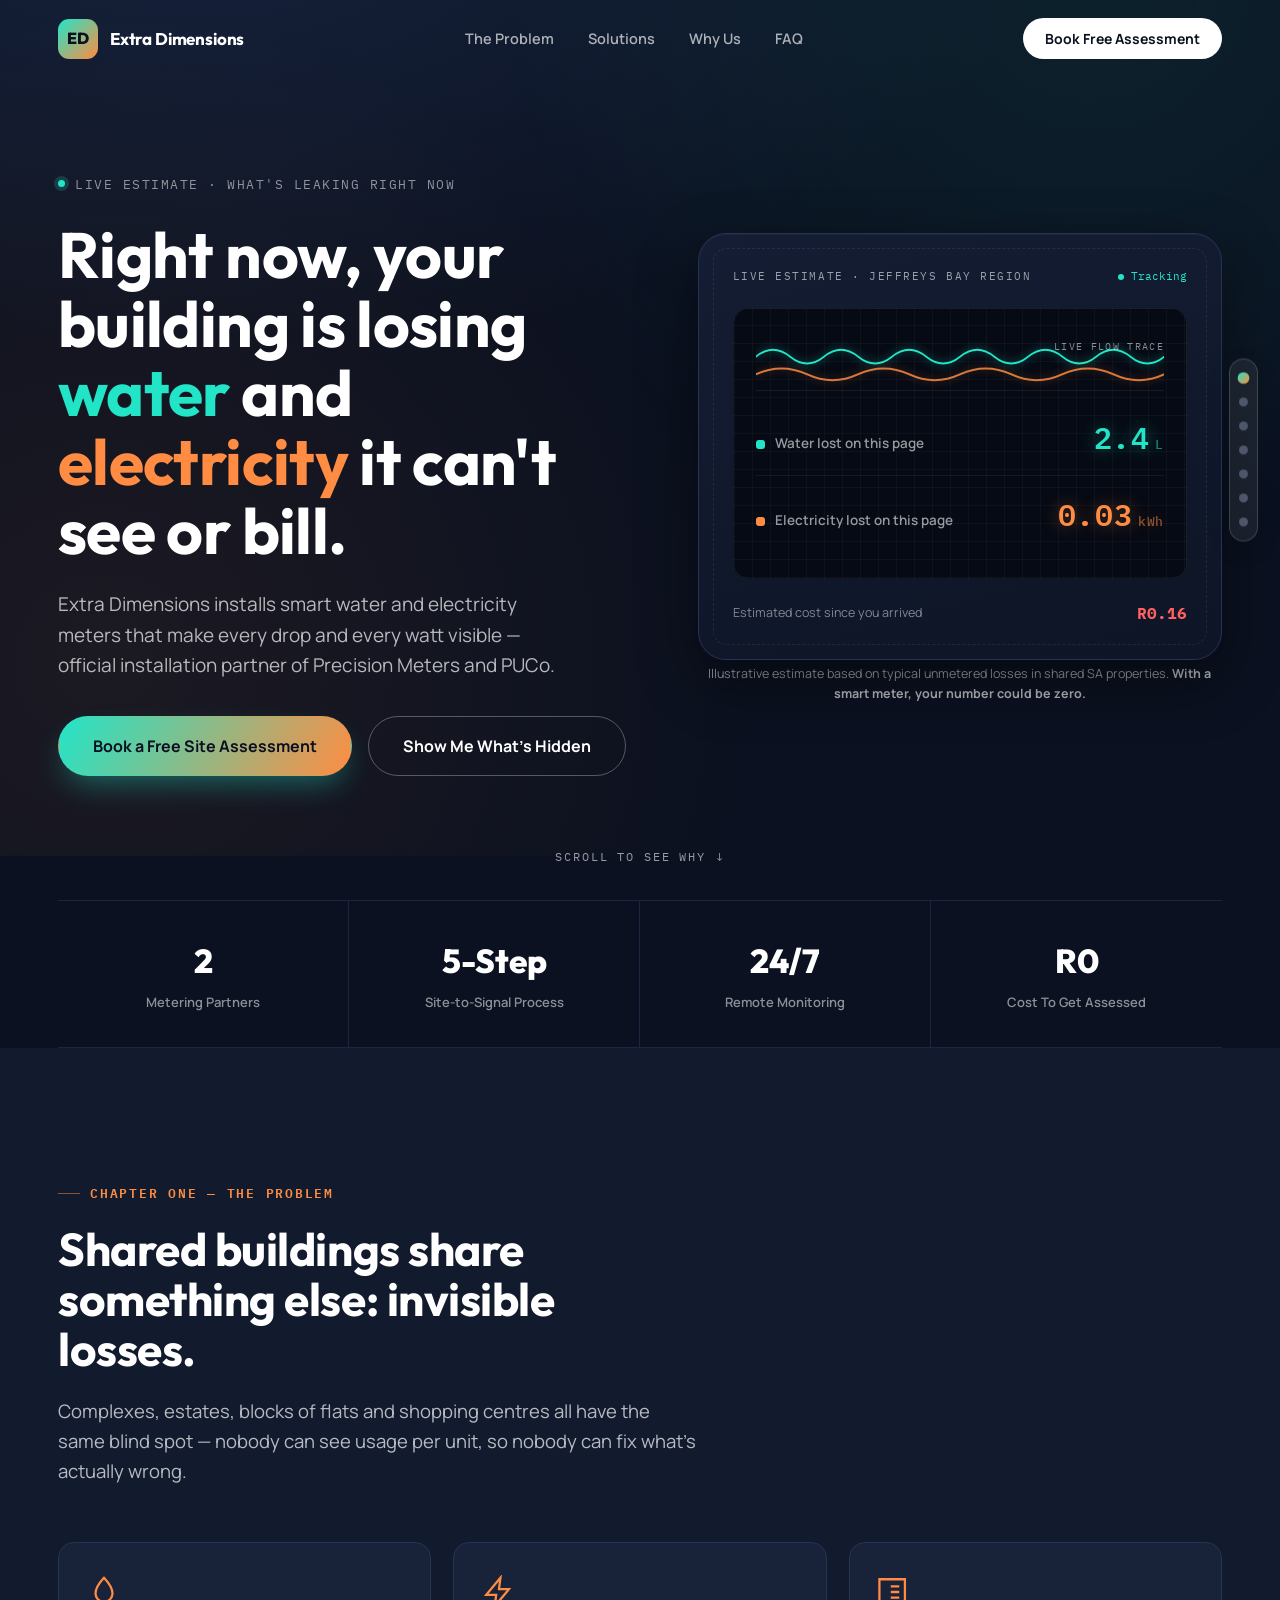
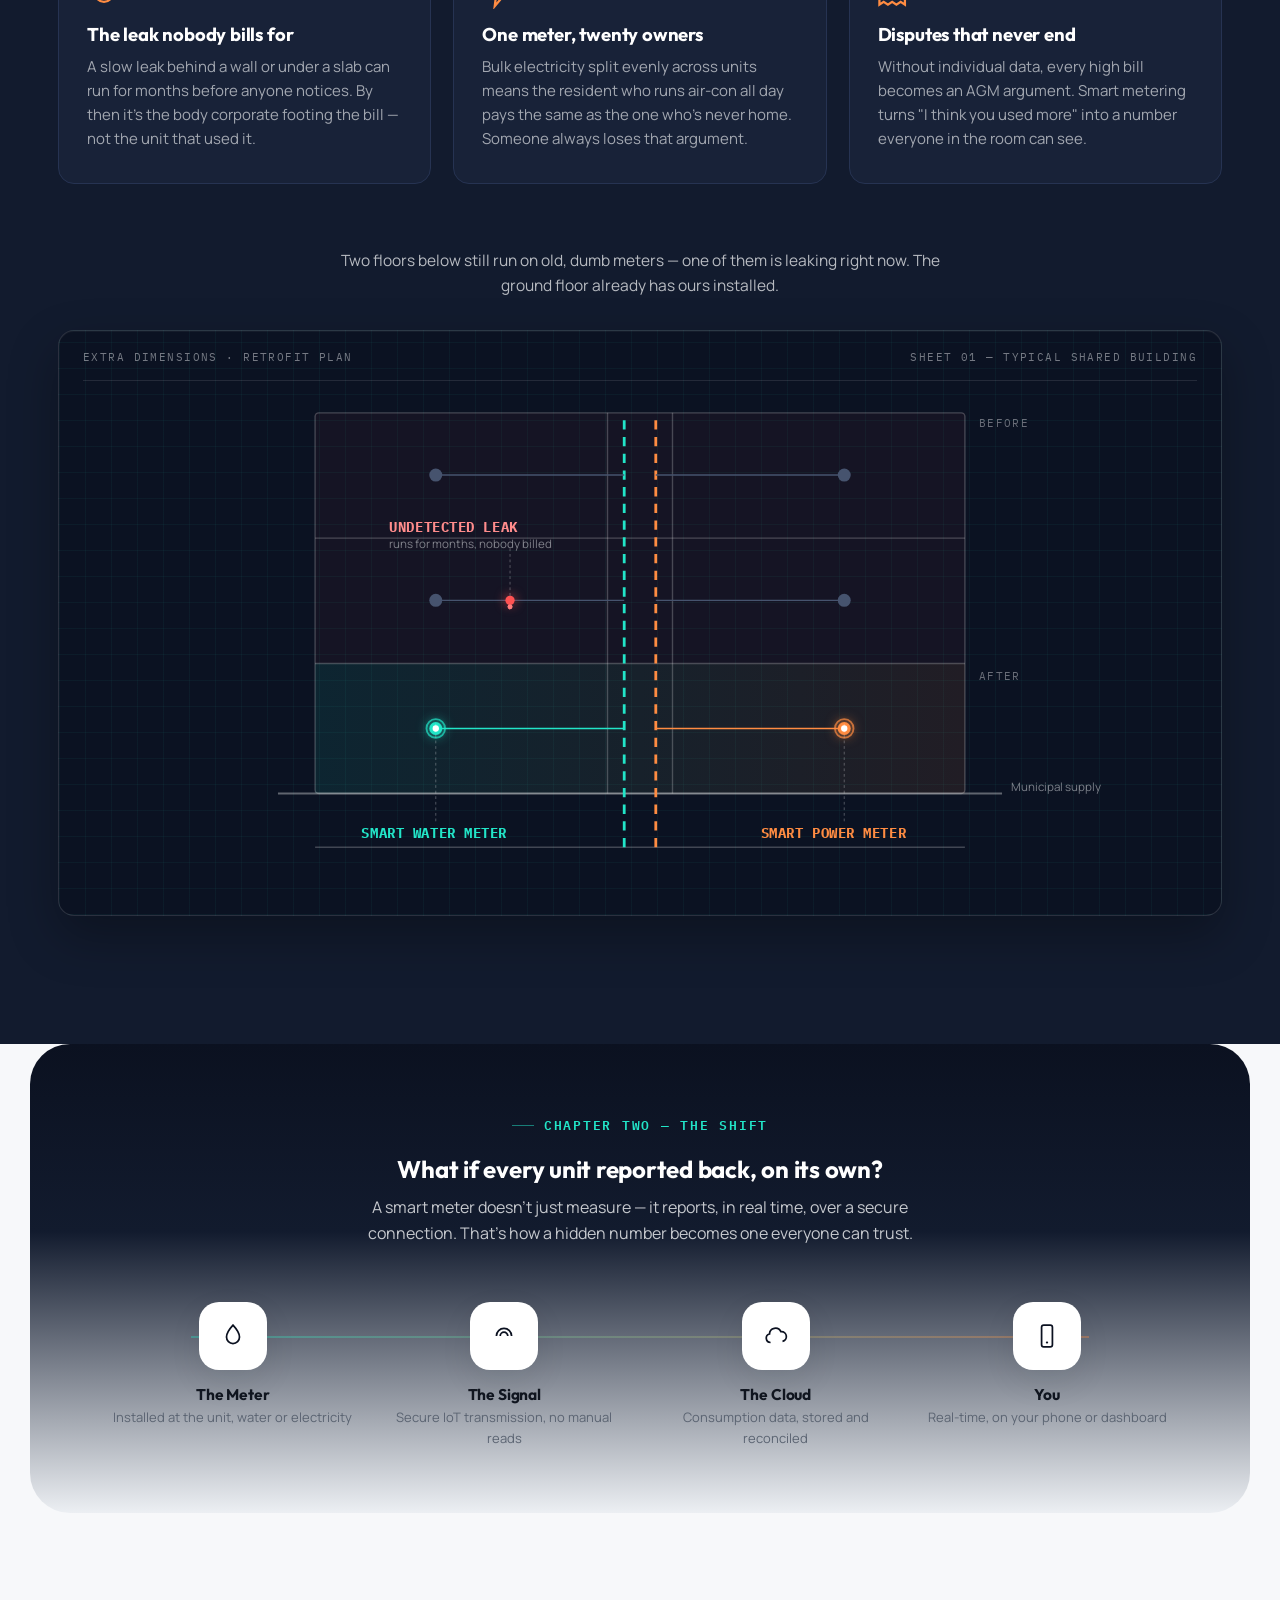
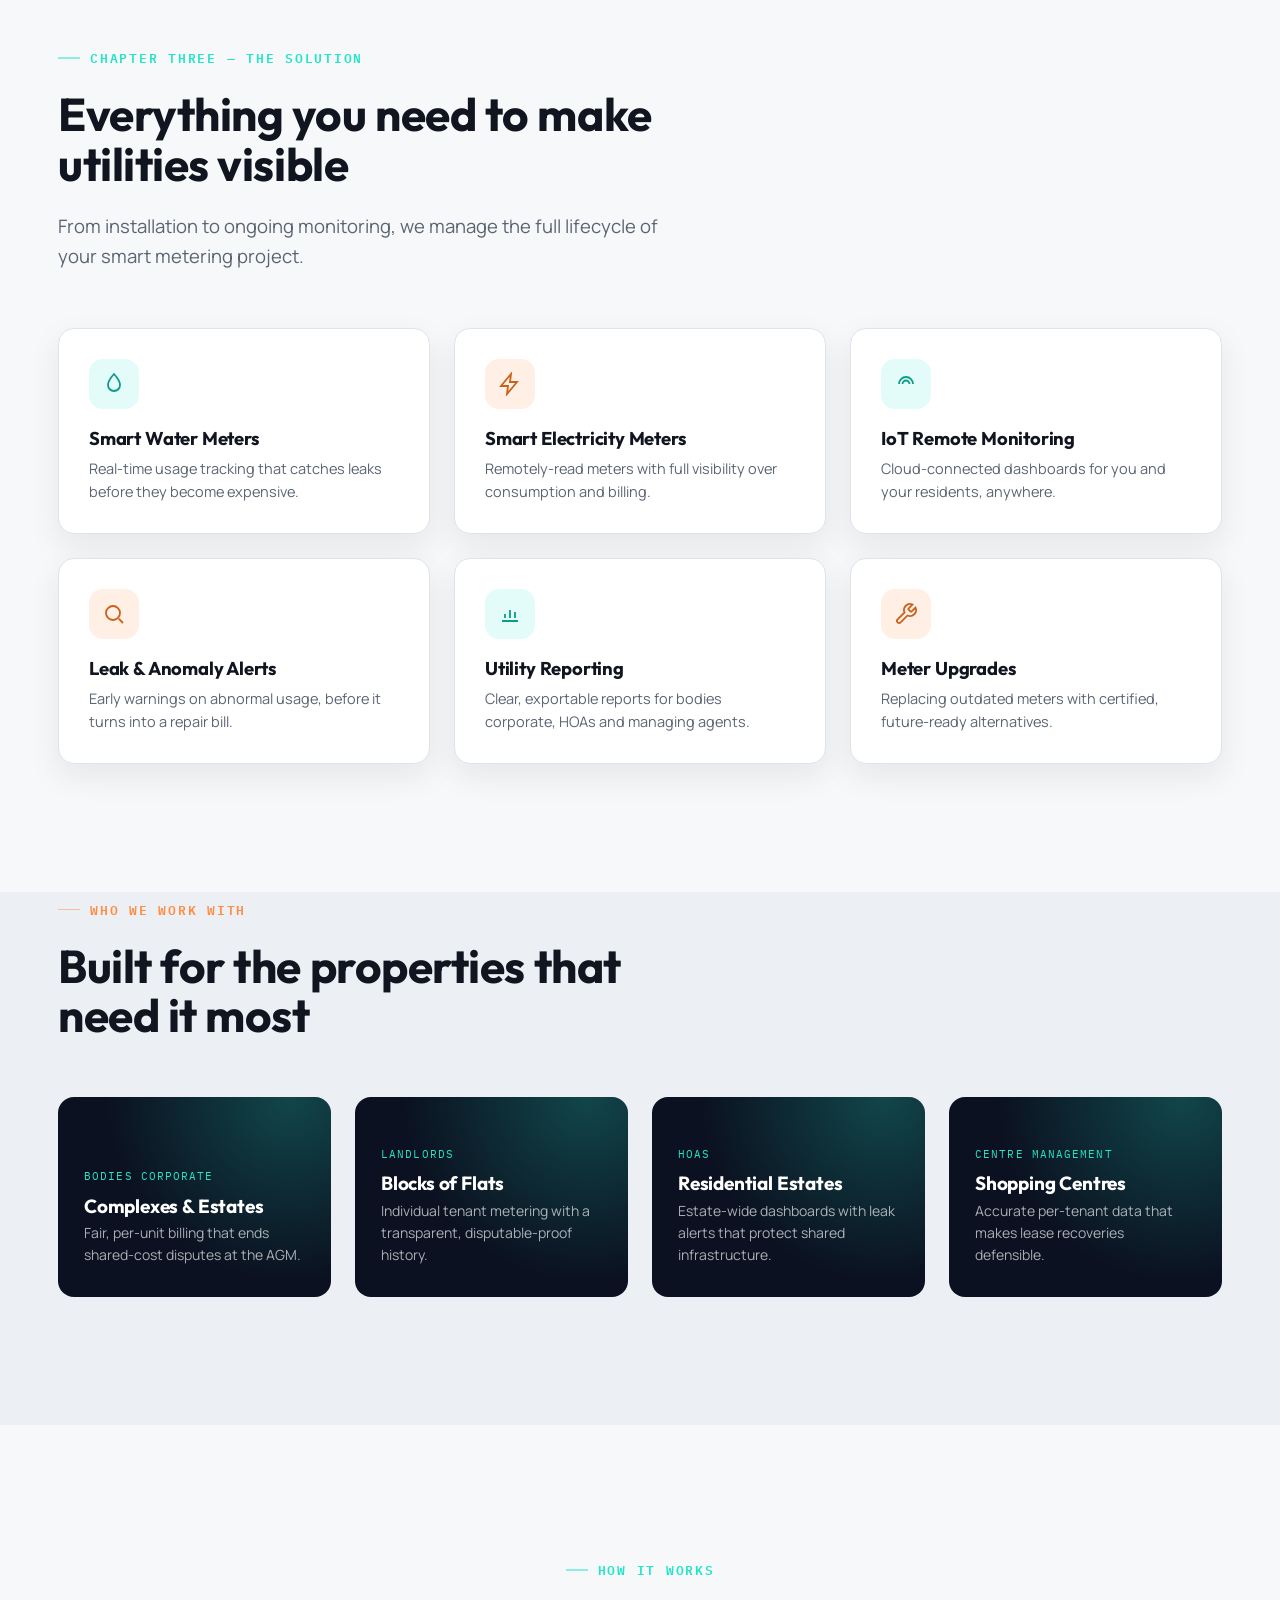
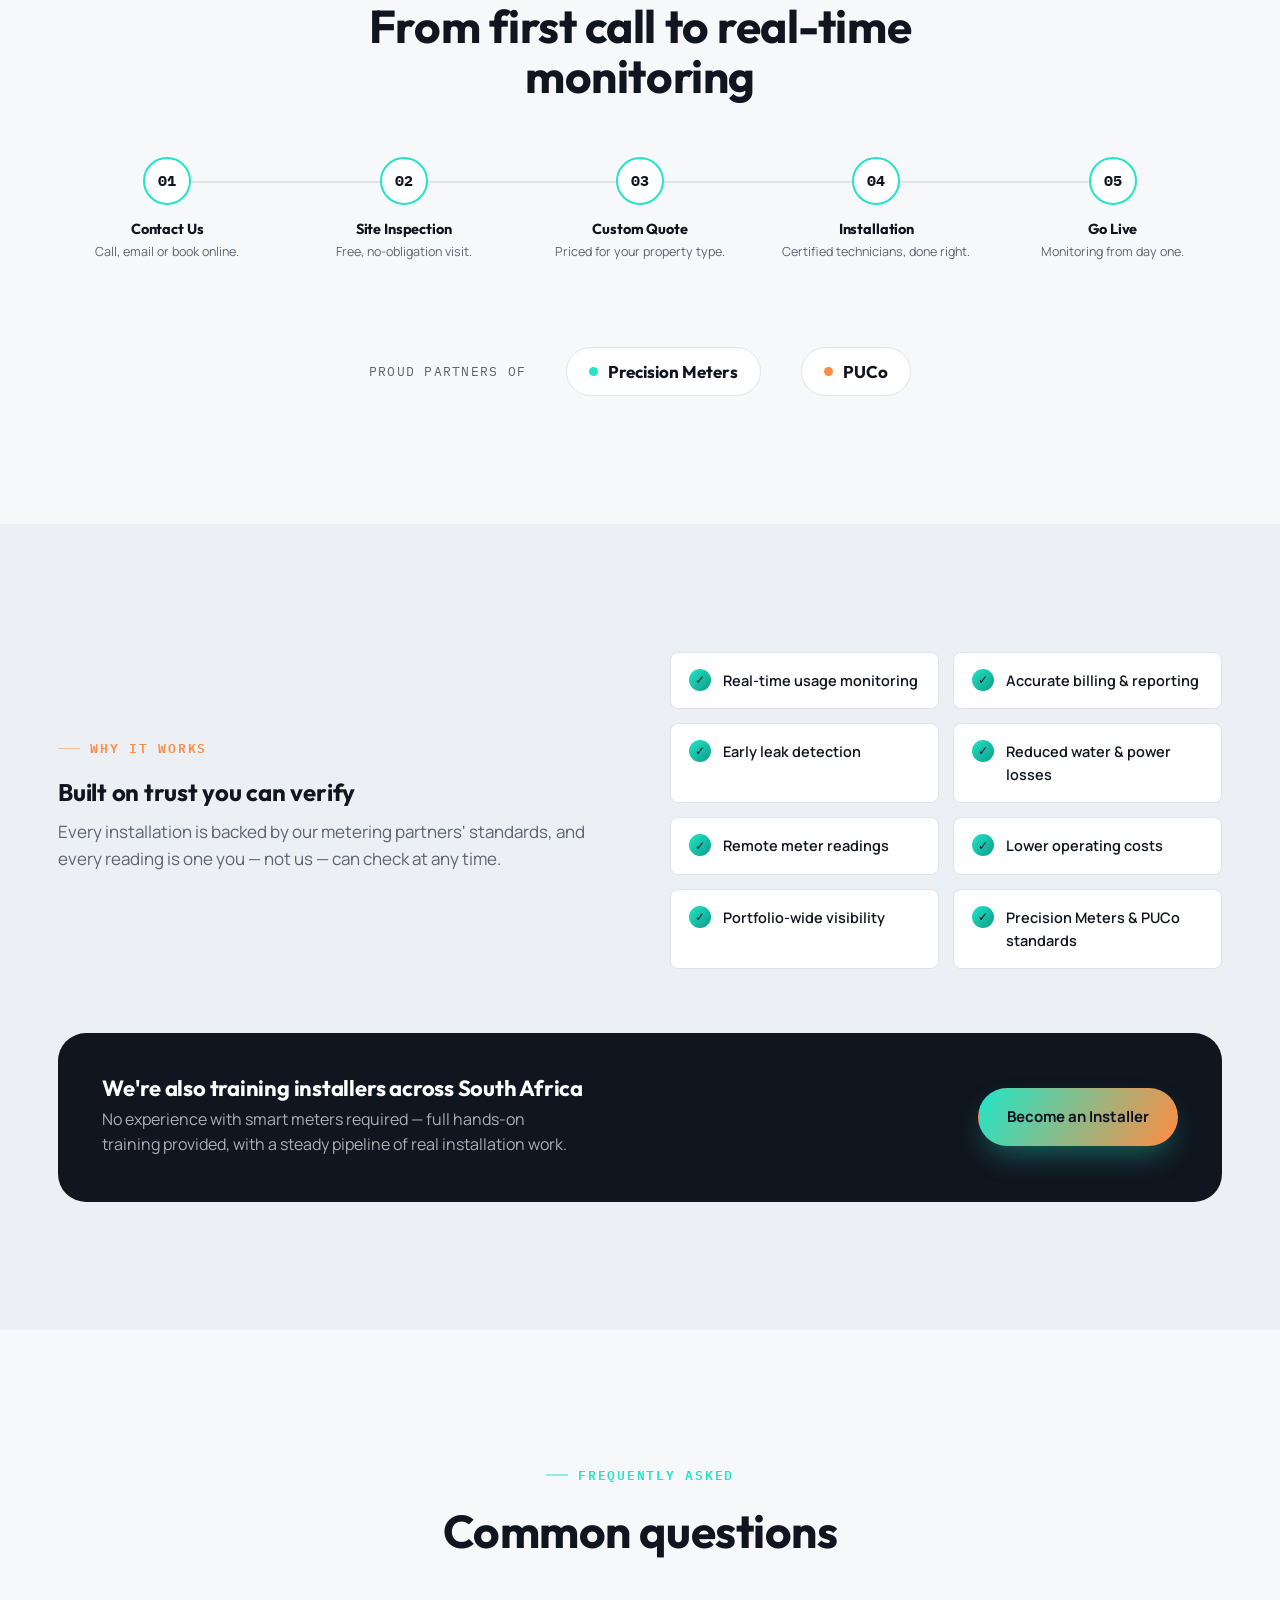
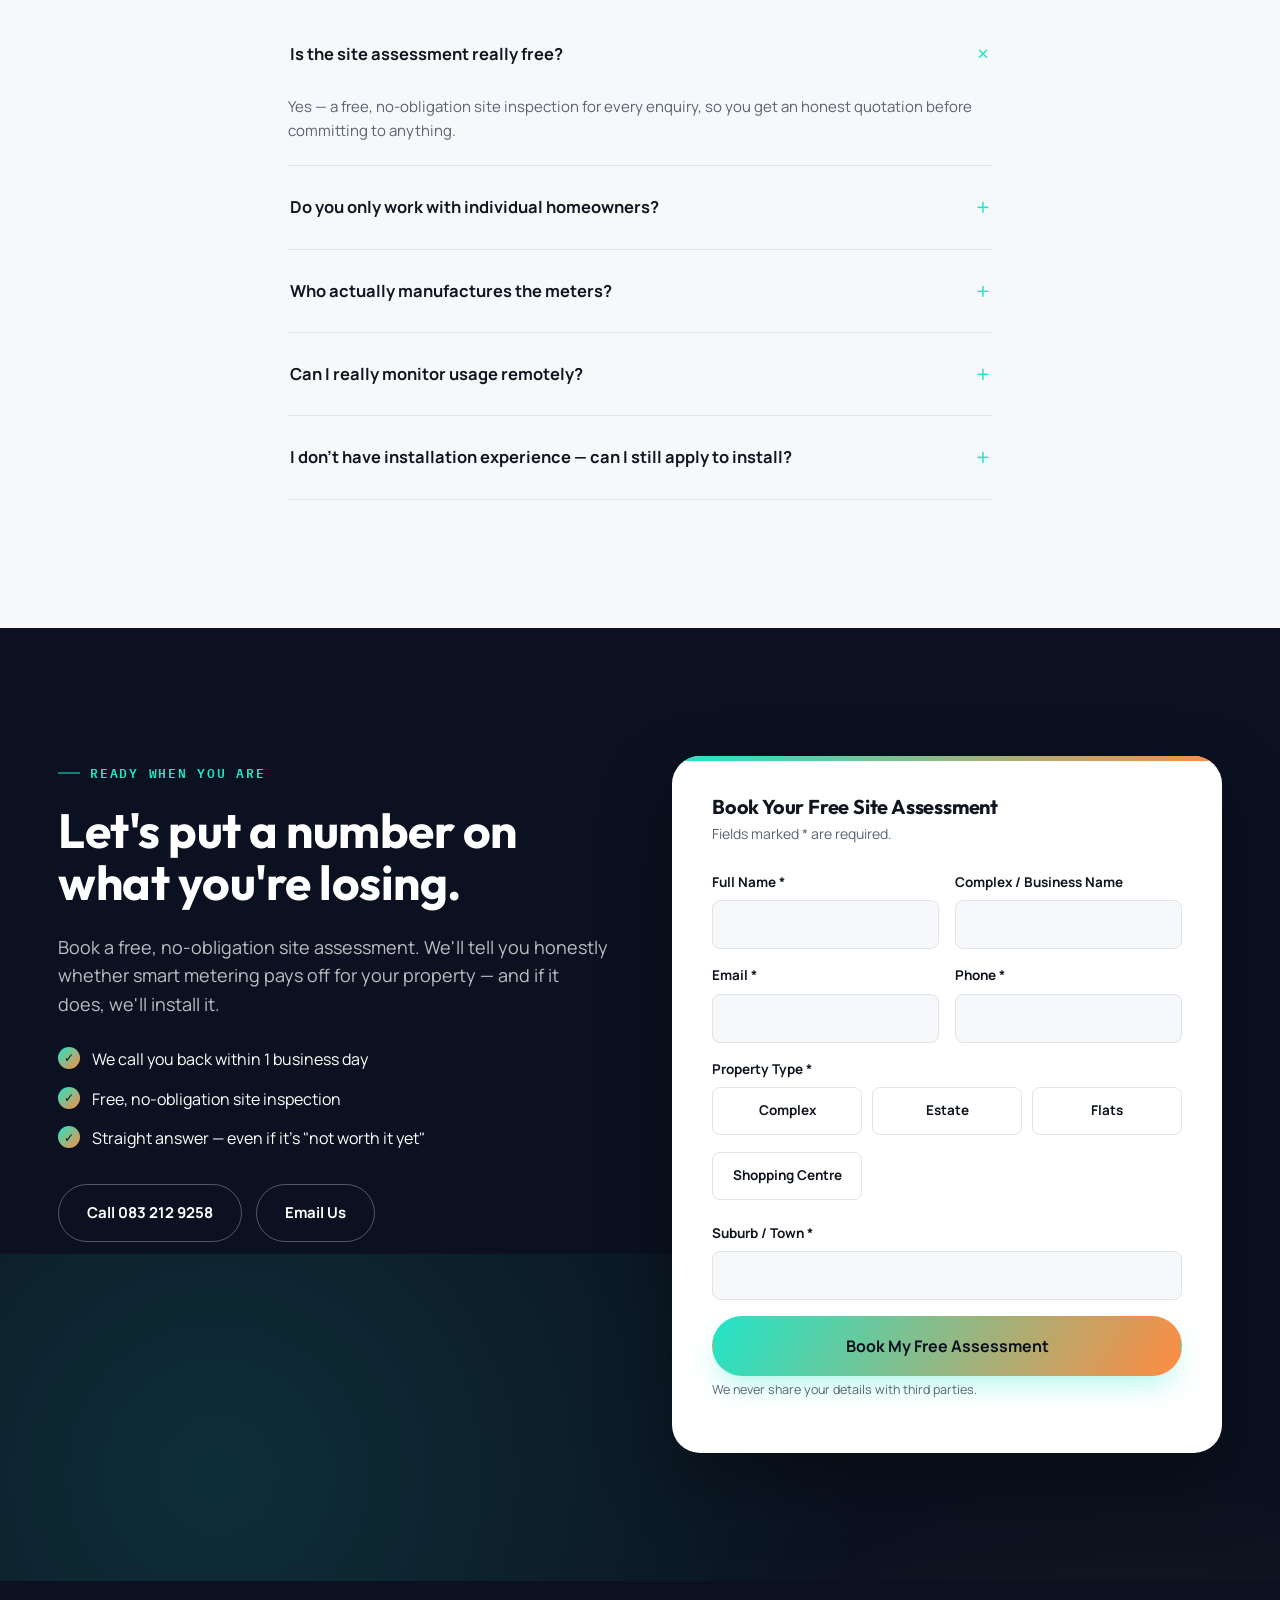
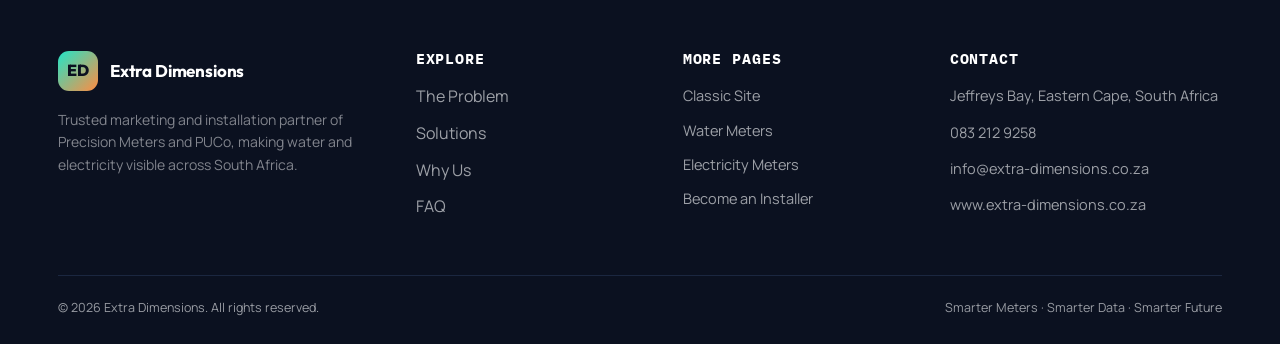
==== commit 9cb9a829: "Turn v2's meter and blueprint into animated story moments Hero meter now reads as a live instrument:" ====
--- a/v2/index.html
+++ b/v2/index.html
@@ -76,6 +76,17 @@
           <span class="meter-status"><span class="dot"></span> Tracking</span>
         </div>
         <div class="meter-readout">
+          <div class="meter-wave" aria-hidden="true">
+            <svg viewBox="0 0 600 56" preserveAspectRatio="none" xmlns="http://www.w3.org/2000/svg">
+              <g class="wave-line wave-water">
+                <path d="M0 22 Q25 8 50 22 T100 22 T150 22 T200 22 T250 22 T300 22 T350 22 T400 22 T450 22 T500 22 T550 22 T600 22 T650 22 T700 22 T750 22 T800 22 T850 22 T900 22 T950 22 T1000 22 T1050 22 T1100 22 T1150 22 T1200 22"/>
+              </g>
+              <g class="wave-line wave-power">
+                <path d="M0 40 Q37.5 28 75 40 T150 40 T225 40 T300 40 T375 40 T450 40 T525 40 T600 40 T675 40 T750 40 T825 40 T900 40 T975 40 T1050 40 T1125 40 T1200 40"/>
+              </g>
+            </svg>
+            <span class="wave-tag">Live flow trace</span>
+          </div>
           <div class="row">
             <span class="row-label"><span class="swatch water"></span>Water lost on this page</span>
             <span class="meter-digits water"><span id="waterDigitsValue">0</span><span class="unit">L</span></span>
@@ -98,7 +109,7 @@
 
 <div class="chapter-dark chapter-flush">
   <div class="container">
-    <div class="stat-strip">
+    <div class="stat-strip reveal-stagger" data-reveal-stagger>
       <div class="stat"><div class="num">2</div><div class="lbl">Metering Partners</div></div>
       <div class="stat"><div class="num">5-Step</div><div class="lbl">Site-to-Signal Process</div></div>
       <div class="stat"><div class="num">24/7</div><div class="lbl">Remote Monitoring</div></div>
@@ -135,60 +146,70 @@
 
     <div class="blueprint-wrap reveal" data-reveal>
       <p class="blueprint-caption">Two floors below still run on old, dumb meters — one of them is leaking right now. The ground floor already has ours installed.</p>
-      <svg class="blueprint" viewBox="0 60 1200 560" xmlns="http://www.w3.org/2000/svg" role="img" aria-label="Diagram of a building: upper floors show old meters with an undetected leak, the ground floor shows a smart water meter and smart electricity meter already installed and glowing.">
-        <defs>
-          <linearGradient id="blueprintAfterGrad" x1="0" y1="0" x2="1" y2="0">
-            <stop offset="0%" stop-color="#22e5c8"/>
-            <stop offset="100%" stop-color="#ff8c42"/>
-          </linearGradient>
-        </defs>
-
-        <rect class="bp-zone-before" x="250" y="90" width="700" height="270"/>
-        <rect class="bp-zone-after" x="250" y="360" width="700" height="140"/>
-        <text class="bp-zone-label" x="965" y="105">Before</text>
-        <text class="bp-zone-label" x="965" y="378">After</text>
-
-        <rect class="bp-line" x="250" y="90" width="700" height="410" rx="4"/>
-        <line class="bp-line" x1="250" y1="225" x2="950" y2="225"/>
-        <line class="bp-line" x1="250" y1="360" x2="950" y2="360"/>
-        <line class="bp-line" x1="565" y1="90" x2="565" y2="500"/>
-        <line class="bp-line" x1="635" y1="90" x2="635" y2="500"/>
-
-        <line class="bp-ground" x1="210" y1="500" x2="990" y2="500"/>
-        <line class="bp-line" x1="250" y1="558" x2="950" y2="558"/>
-
-        <line class="bp-riser water" x1="583" y1="558" x2="583" y2="90"/>
-        <line class="bp-riser power" x1="617" y1="558" x2="617" y2="90"/>
-
-        <line class="bp-branch dumb" x1="583" y1="157" x2="380" y2="157"/>
-        <circle class="bp-node-dumb" cx="380" cy="157" r="7"/>
-        <line class="bp-branch dumb" x1="617" y1="157" x2="820" y2="157"/>
-        <circle class="bp-node-dumb" cx="820" cy="157" r="7"/>
-
-        <line class="bp-branch dumb" x1="583" y1="292" x2="380" y2="292"/>
-        <circle class="bp-node-dumb" cx="380" cy="292" r="7"/>
-        <circle class="bp-leak-dot" cx="460" cy="292" r="5"/>
-        <line class="bp-branch dumb" x1="617" y1="292" x2="820" y2="292"/>
-        <circle class="bp-node-dumb" cx="820" cy="292" r="7"/>
-
-        <line class="bp-branch water" x1="583" y1="430" x2="380" y2="430"/>
-        <circle class="bp-pulse-ring water" cx="380" cy="430" r="10"/>
-        <circle class="bp-node-smart water" cx="380" cy="430" r="7"/>
-        <line class="bp-branch power" x1="617" y1="430" x2="820" y2="430"/>
-        <circle class="bp-pulse-ring power" cx="820" cy="430" r="10"/>
-        <circle class="bp-node-smart power" cx="820" cy="430" r="7"/>
-
-        <line class="bp-leader" x1="460" y1="287" x2="460" y2="235"/>
-        <text class="bp-label leak" x="330" y="218">Undetected leak</text>
-        <text class="bp-label-sub" x="330" y="236">runs for months, nobody billed</text>
-
-        <line class="bp-leader" x1="380" y1="425" x2="380" y2="530"/>
-        <line class="bp-leader" x1="820" y1="425" x2="820" y2="530"/>
-        <text class="bp-label water" x="300" y="548">Smart water meter</text>
-        <text class="bp-label power" x="730" y="548">Smart power meter</text>
-
-        <text class="bp-label-sub" x="1000" y="497">Municipal supply</text>
-      </svg>
+      <figure class="blueprint-sheet">
+        <figcaption class="sheet-head" aria-hidden="true">
+          <span>Extra Dimensions · Retrofit Plan</span>
+          <span>Sheet 01 — Typical shared building</span>
+        </figcaption>
+        <svg class="blueprint" viewBox="0 60 1200 560" xmlns="http://www.w3.org/2000/svg" role="img" aria-label="Diagram of a building: upper floors show old meters with an undetected leak, the ground floor shows a smart water meter and smart electricity meter already installed and glowing.">
+          <defs>
+            <linearGradient id="blueprintAfterGrad" x1="0" y1="0" x2="1" y2="0">
+              <stop offset="0%" stop-color="#22e5c8"/>
+              <stop offset="100%" stop-color="#ff8c42"/>
+            </linearGradient>
+          </defs>
+
+          <rect class="bp-zone-before" x="250" y="90" width="700" height="270"/>
+          <rect class="bp-zone-after" x="250" y="360" width="700" height="140"/>
+          <text class="bp-zone-label" x="965" y="105">Before</text>
+          <text class="bp-zone-label" x="965" y="378">After</text>
+
+          <rect class="bp-line" pathLength="1" x="250" y="90" width="700" height="410" rx="4"/>
+          <line class="bp-line" pathLength="1" x1="250" y1="225" x2="950" y2="225"/>
+          <line class="bp-line" pathLength="1" x1="250" y1="360" x2="950" y2="360"/>
+          <line class="bp-line" pathLength="1" x1="565" y1="90" x2="565" y2="500"/>
+          <line class="bp-line" pathLength="1" x1="635" y1="90" x2="635" y2="500"/>
+
+          <line class="bp-ground" pathLength="1" x1="210" y1="500" x2="990" y2="500"/>
+          <line class="bp-line" pathLength="1" x1="250" y1="558" x2="950" y2="558"/>
+
+          <line class="bp-riser water" x1="583" y1="558" x2="583" y2="90"/>
+          <line class="bp-riser power" x1="617" y1="558" x2="617" y2="90"/>
+
+          <line class="bp-branch dumb" pathLength="1" x1="583" y1="157" x2="380" y2="157"/>
+          <circle class="bp-node-dumb" cx="380" cy="157" r="7"/>
+          <line class="bp-branch dumb" pathLength="1" x1="617" y1="157" x2="820" y2="157"/>
+          <circle class="bp-node-dumb" cx="820" cy="157" r="7"/>
+
+          <line class="bp-branch dumb" pathLength="1" x1="583" y1="292" x2="380" y2="292"/>
+          <circle class="bp-node-dumb" cx="380" cy="292" r="7"/>
+          <circle class="bp-leak-dot" cx="460" cy="292" r="5"/>
+          <circle class="bp-drip" cx="460" cy="299" r="2.6"/>
+          <circle class="bp-drip drip-2" cx="460" cy="299" r="2.6"/>
+          <line class="bp-branch dumb" pathLength="1" x1="617" y1="292" x2="820" y2="292"/>
+          <circle class="bp-node-dumb" cx="820" cy="292" r="7"/>
+
+          <line class="bp-branch water" pathLength="1" x1="583" y1="430" x2="380" y2="430"/>
+          <circle class="bp-pulse-ring water" cx="380" cy="430" r="10"/>
+          <circle class="bp-node-smart water" cx="380" cy="430" r="7"/>
+          <circle class="bp-packet water" cx="380" cy="430" r="3.4"/>
+          <line class="bp-branch power" pathLength="1" x1="617" y1="430" x2="820" y2="430"/>
+          <circle class="bp-pulse-ring power" cx="820" cy="430" r="10"/>
+          <circle class="bp-node-smart power" cx="820" cy="430" r="7"/>
+          <circle class="bp-packet power" cx="820" cy="430" r="3.4"/>
+
+          <line class="bp-leader" x1="460" y1="287" x2="460" y2="235"/>
+          <text class="bp-label leak" x="330" y="218">Undetected leak</text>
+          <text class="bp-label-sub" x="330" y="236">runs for months, nobody billed</text>
+
+          <line class="bp-leader" x1="380" y1="425" x2="380" y2="530"/>
+          <line class="bp-leader" x1="820" y1="425" x2="820" y2="530"/>
+          <text class="bp-label water" x="300" y="548">Smart water meter</text>
+          <text class="bp-label power" x="730" y="548">Smart power meter</text>
+
+          <text class="bp-label-sub" x="1000" y="497">Municipal supply</text>
+        </svg>
+      </figure>
     </div>
   </div>
 </section>
--- a/v2/css/style.css
+++ b/v2/css/style.css
@@ -180,6 +180,11 @@
   position: absolute; top: -10%; left: -5%; right: -5%; bottom: -10%; opacity: .5; pointer-events: none;
   background-image: radial-gradient(circle at 82% 18%, rgba(34,229,200,.16), transparent 42%), radial-gradient(circle at 12% 82%, rgba(255,140,66,.14), transparent 45%);
   transform: translateY(calc(var(--px, 0) * -0.15px));
+  animation: noiseDrift 16s ease-in-out infinite alternate;
+}
+@keyframes noiseDrift {
+  from { background-position: 0px 0px, 0px 0px; }
+  to { background-position: 34px 22px, -28px -18px; }
 }
 .hero-inner { position: relative; z-index: 1; display: grid; grid-template-columns: 1.05fr .95fr; gap: 60px; align-items: center; }
 .hero-kicker { display: flex; align-items: center; gap: 10px; font-family: var(--font-mono); font-size: 12.5px; letter-spacing: .12em; text-transform: uppercase; color: rgba(247,248,250,.55); margin-bottom: 26px; }
@@ -238,7 +243,33 @@
 .meter-brand-row .label { font-family: var(--font-mono); font-size: 11px; letter-spacing: .14em; text-transform: uppercase; color: rgba(247,248,250,.6); }
 .meter-status { display: flex; align-items: center; gap: 7px; font-family: var(--font-mono); font-size: 11px; color: var(--water-500); }
 .meter-status .dot { width: 6px; height: 6px; border-radius: 50%; background: var(--water-500); animation: pulse-dot 2.4s infinite; }
-.meter-readout { background: #060a14; border-radius: var(--radius-md); padding: 26px 22px; margin-bottom: 18px; border: 1px solid rgba(255,255,255,.05); }
+.meter-readout {
+  background: #060a14; border-radius: var(--radius-md); padding: 26px 22px; margin-bottom: 18px;
+  border: 1px solid rgba(255,255,255,.05); position: relative; overflow: hidden;
+  background-image:
+    repeating-linear-gradient(0deg, rgba(255,255,255,.03) 0 1px, transparent 1px 18px),
+    repeating-linear-gradient(90deg, rgba(255,255,255,.03) 0 1px, transparent 1px 18px);
+}
+.meter-readout::after {
+  content: ""; position: absolute; inset: 0; pointer-events: none;
+  background: linear-gradient(105deg, transparent 42%, rgba(34,229,200,.06) 50%, transparent 58%);
+  transform: translateX(-100%); animation: meterScan 5s ease-in-out infinite;
+}
+@keyframes meterScan { 0% { transform: translateX(-100%); } 60%, 100% { transform: translateX(100%); } }
+
+/* Live flow trace — dual scrolling waves, the "tracking" made visible */
+.meter-wave { position: relative; height: 56px; margin-bottom: 8px; border-bottom: 1px solid rgba(255,255,255,.07); }
+.meter-wave svg { width: 100%; height: 100%; display: block; }
+.wave-line path { fill: none; stroke-width: 2; stroke-linecap: round; }
+.wave-water path { stroke: var(--water-500); filter: drop-shadow(0 0 5px rgba(34,229,200,.55)); }
+.wave-power path { stroke: var(--power-500); opacity: .85; filter: drop-shadow(0 0 5px rgba(255,140,66,.45)); }
+.wave-water { animation: waveSlide 7s linear infinite; }
+.wave-power { animation: waveSlide 11s linear infinite; }
+@keyframes waveSlide { to { transform: translateX(-600px); } }
+.wave-tag {
+  position: absolute; top: 4px; right: 0; font-family: var(--font-mono); font-size: 9.5px;
+  letter-spacing: .14em; text-transform: uppercase; color: rgba(247,248,250,.55);
+}
 .meter-readout .row { display: flex; align-items: baseline; justify-content: space-between; padding: 14px 0; border-bottom: 1px solid rgba(255,255,255,.06); }
 .meter-readout .row:last-child { border-bottom: none; }
 .meter-readout .row-label { display: flex; align-items: center; gap: 10px; font-size: 13.5px; font-weight: 600; color: rgba(247,248,250,.6); }
@@ -282,6 +313,19 @@
   content: ""; position: absolute; top: 34px; left: 8%; right: 8%; height: 2px;
   background: linear-gradient(90deg, var(--water-500), var(--power-500)); opacity: .35; z-index: 0;
 }
+/* A reading travelling meter → signal → cloud → you */
+.shift-flow::after {
+  content: ""; position: absolute; top: 29px; left: 8%; width: 12px; height: 12px; border-radius: 50%;
+  background: var(--white); z-index: 0; opacity: 0;
+  animation: signalTravel 4.5s ease-in-out infinite;
+}
+@keyframes signalTravel {
+  0% { left: 8%; opacity: 0; box-shadow: 0 0 14px 3px rgba(34,229,200,.85); }
+  10% { opacity: 1; }
+  50% { box-shadow: 0 0 14px 3px rgba(151,185,133,.7); }
+  90% { opacity: 1; }
+  100% { left: calc(92% - 12px); opacity: 0; box-shadow: 0 0 14px 3px rgba(255,140,66,.85); }
+}
 .shift-node { position: relative; z-index: 1; text-align: center; }
 .shift-node .node-icon {
   width: 68px; height: 68px; border-radius: 20px; margin: 0 auto 16px; display: flex; align-items: center; justify-content: center;
@@ -382,8 +426,14 @@
 
 .lead-form {
   background: var(--white); border-radius: var(--radius-lg); padding: 40px; color: var(--graphite-900);
-  box-shadow: 0 30px 70px rgba(0,0,0,.35);
-}
+  box-shadow: 0 30px 70px rgba(0,0,0,.35); position: relative; overflow: hidden;
+}
+.lead-form::before {
+  content: ""; position: absolute; top: 0; left: 0; right: 0; height: 5px;
+  background: linear-gradient(90deg, var(--water-500), var(--power-500), var(--water-500));
+  background-size: 200% 100%; animation: gradientSlide 6s linear infinite;
+}
+@keyframes gradientSlide { to { background-position: -200% 0; } }
 .lead-form h3 { font-size: 20px; margin-bottom: 6px; }
 .lead-form .sub { font-size: 14px; color: var(--graphite-500); margin-bottom: 26px; }
 .field-row { display: grid; grid-template-columns: repeat(2, minmax(0,1fr)); gap: 16px; }
@@ -458,13 +508,29 @@
 .problem-card svg { margin-bottom: 16px; transition: transform .35s var(--ease-out); }
 .problem-card:hover svg { transform: scale(1.12) translateY(-2px); }
 
-/* ---------- Blueprint illustration (Problem chapter) ---------- */
+/* ---------- Blueprint illustration (Problem chapter) ----------
+   Framed as the installer's own drawing: a plan sheet on blueprint grid
+   paper whose linework draws itself in as it scrolls into view. */
 .blueprint-wrap { margin-top: 64px; }
 .blueprint-caption { text-align: center; max-width: 620px; margin: 0 auto 32px; font-size: 15.5px; color: rgba(247,248,250,.62); }
+.blueprint-sheet {
+  margin: 0; padding: 18px 24px 10px; border: 1px solid rgba(255,255,255,.13); border-radius: var(--radius-md);
+  background-color: rgba(6,10,20,.45);
+  background-image:
+    repeating-linear-gradient(0deg, rgba(34,229,200,.045) 0 1px, transparent 1px 26px),
+    repeating-linear-gradient(90deg, rgba(34,229,200,.045) 0 1px, transparent 1px 26px);
+  box-shadow: inset 0 1px 0 rgba(255,255,255,.04), 0 20px 50px rgba(0,0,0,.3);
+}
+.sheet-head {
+  display: flex; justify-content: space-between; gap: 14px; flex-wrap: wrap;
+  padding-bottom: 14px; margin-bottom: 4px; border-bottom: 1px solid rgba(255,255,255,.1);
+  font-family: var(--font-mono); font-size: 11px; letter-spacing: .13em; text-transform: uppercase;
+  color: rgba(247,248,250,.45);
+}
 .blueprint { width: 100%; height: auto; display: block; }
 
-.bp-zone-before { fill: #ff5252; opacity: .04; }
-.bp-zone-after { fill: url(#blueprintAfterGrad); opacity: .09; }
+.bp-zone-before { fill: #ff5252; opacity: .04; transition: opacity 1s ease .9s; }
+.bp-zone-after { fill: url(#blueprintAfterGrad); opacity: .09; transition: opacity 1s ease .9s; }
 .bp-zone-label { font-family: var(--font-mono); font-size: 12px; letter-spacing: .12em; text-transform: uppercase; fill: rgba(247,248,250,.4); }
 
 .bp-line { stroke: rgba(255,255,255,.22); stroke-width: 1.5; fill: none; }
@@ -476,22 +542,68 @@
 .bp-branch.water { stroke: var(--water-500); }
 .bp-branch.power { stroke: var(--power-500); }
 
+/* Draw-in choreography: structure first, then branches, then life.
+   Fully drawn by default so a JS failure never hides the diagram —
+   the .pre state (added only pre-reveal) rewinds it. */
+.bp-line, .bp-ground { stroke-dasharray: 1; stroke-dashoffset: 0; transition: stroke-dashoffset 1.4s var(--ease-out); }
+.bp-branch { stroke-dasharray: 1; stroke-dashoffset: 0; transition: stroke-dashoffset .9s var(--ease-out) .6s; }
+/* .pre rewinds instantly (transition: none) so only the reveal animates */
+.blueprint-wrap.pre .bp-line, .blueprint-wrap.pre .bp-ground, .blueprint-wrap.pre .bp-branch { stroke-dashoffset: 1; transition: none; }
+
+.bp-node-dumb, .bp-node-smart, .bp-riser,
+.bp-label, .bp-label-sub, .bp-zone-label, .bp-leader { transition: opacity .7s ease 1s; }
+.blueprint-wrap.pre .bp-node-dumb, .blueprint-wrap.pre .bp-node-smart, .blueprint-wrap.pre .bp-riser,
+.blueprint-wrap.pre .bp-label, .blueprint-wrap.pre .bp-label-sub, .blueprint-wrap.pre .bp-zone-label,
+.blueprint-wrap.pre .bp-leader, .blueprint-wrap.pre .bp-zone-before, .blueprint-wrap.pre .bp-zone-after { opacity: 0; transition: none; }
+
+/* These animate their own opacity, so gate them with visibility instead */
+.bp-pulse-ring, .bp-leak-dot, .bp-drip, .bp-packet { visibility: visible; transition: visibility 0s linear 1.1s; }
+.blueprint-wrap.pre .bp-pulse-ring, .blueprint-wrap.pre .bp-leak-dot,
+.blueprint-wrap.pre .bp-drip, .blueprint-wrap.pre .bp-packet { visibility: hidden; transition-delay: 0s; }
+
 .bp-riser { stroke-width: 3; fill: none; stroke-dasharray: 10 8; animation: bpFlow 1.8s linear infinite; }
 .bp-riser.water { stroke: var(--water-500); }
 .bp-riser.power { stroke: var(--power-500); }
 @keyframes bpFlow { to { stroke-dashoffset: -36; } }
 
 .bp-node-dumb { fill: #46536e; }
-.bp-node-smart.water { fill: var(--water-500); }
-.bp-node-smart.power { fill: var(--power-500); }
+.bp-node-smart.water { fill: var(--water-500); filter: drop-shadow(0 0 7px rgba(34,229,200,.9)); }
+.bp-node-smart.power { fill: var(--power-500); filter: drop-shadow(0 0 7px rgba(255,140,66,.85)); }
 
 .bp-pulse-ring { fill: none; stroke-width: 2; opacity: .7; animation: bpPulseRing 2.2s ease-out infinite; }
 .bp-pulse-ring.water { stroke: var(--water-500); }
 .bp-pulse-ring.power { stroke: var(--power-500); }
 @keyframes bpPulseRing { 0% { r: 10; opacity: .7; } 100% { r: 27; opacity: 0; } }
 
-.bp-leak-dot { fill: #ff5252; animation: bpLeakPulse 1.4s ease-in-out infinite; }
+.bp-leak-dot { fill: #ff5252; filter: drop-shadow(0 0 6px rgba(255,82,82,.8)); animation: bpLeakPulse 1.4s ease-in-out infinite; }
 @keyframes bpLeakPulse { 0%, 100% { opacity: 1; } 50% { opacity: .35; } }
+
+/* Water actually dripping from the leak */
+.bp-drip { fill: #ff7b7b; animation: bpDrip 1.6s ease-in infinite; }
+.bp-drip.drip-2 { animation-delay: .8s; }
+@keyframes bpDrip {
+  0% { transform: translateY(0); opacity: 0; }
+  12% { opacity: .95; }
+  78% { opacity: .8; }
+  100% { transform: translateY(46px); opacity: 0; }
+}
+
+/* Data packets: the smart meters reporting back into the risers */
+.bp-packet { fill: #fff; }
+.bp-packet.water { filter: drop-shadow(0 0 5px rgba(34,229,200,.9)); animation: bpPacketRight 2.8s ease-in-out infinite .6s; }
+.bp-packet.power { filter: drop-shadow(0 0 5px rgba(255,140,66,.9)); animation: bpPacketLeft 3.4s ease-in-out infinite 1.2s; }
+@keyframes bpPacketRight {
+  0% { transform: translateX(0); opacity: 0; }
+  12% { opacity: 1; }
+  86% { opacity: 1; }
+  100% { transform: translateX(203px); opacity: 0; }
+}
+@keyframes bpPacketLeft {
+  0% { transform: translateX(0); opacity: 0; }
+  12% { opacity: 1; }
+  86% { opacity: 1; }
+  100% { transform: translateX(-203px); opacity: 0; }
+}
 
 .bp-label { font-family: var(--font-mono); font-size: 15px; letter-spacing: .04em; font-weight: 700; text-transform: uppercase; }
 .bp-label.leak { fill: #ff8c8c; }
@@ -509,6 +621,8 @@
      legible at any scale.
   */
   .blueprint-wrap { margin-top: 44px; }
+  .blueprint-sheet { padding: 12px 12px 6px; }
+  .sheet-head { font-size: 9px; letter-spacing: .09em; }
   .bp-label, .bp-label-sub, .bp-zone-label, .bp-leader { display: none; }
 }
 .shift-head { max-width: 620px; margin: 0 auto; text-align: center; }
@@ -549,7 +663,7 @@
   .stat-strip { grid-template-columns: repeat(2, minmax(0,1fr)); }
   .stat-strip .stat:nth-child(2) { border-right: none; }
   .shift-flow { grid-template-columns: repeat(2, minmax(0,1fr)); row-gap: 32px; }
-  .shift-flow::before { display: none; }
+  .shift-flow::before, .shift-flow::after { display: none; }
   .process-rail { grid-template-columns: repeat(3, minmax(0,1fr)); row-gap: 30px; }
   .process-rail::before { display: none; }
   .two-col { grid-template-columns: minmax(0,1fr); gap: 34px; }
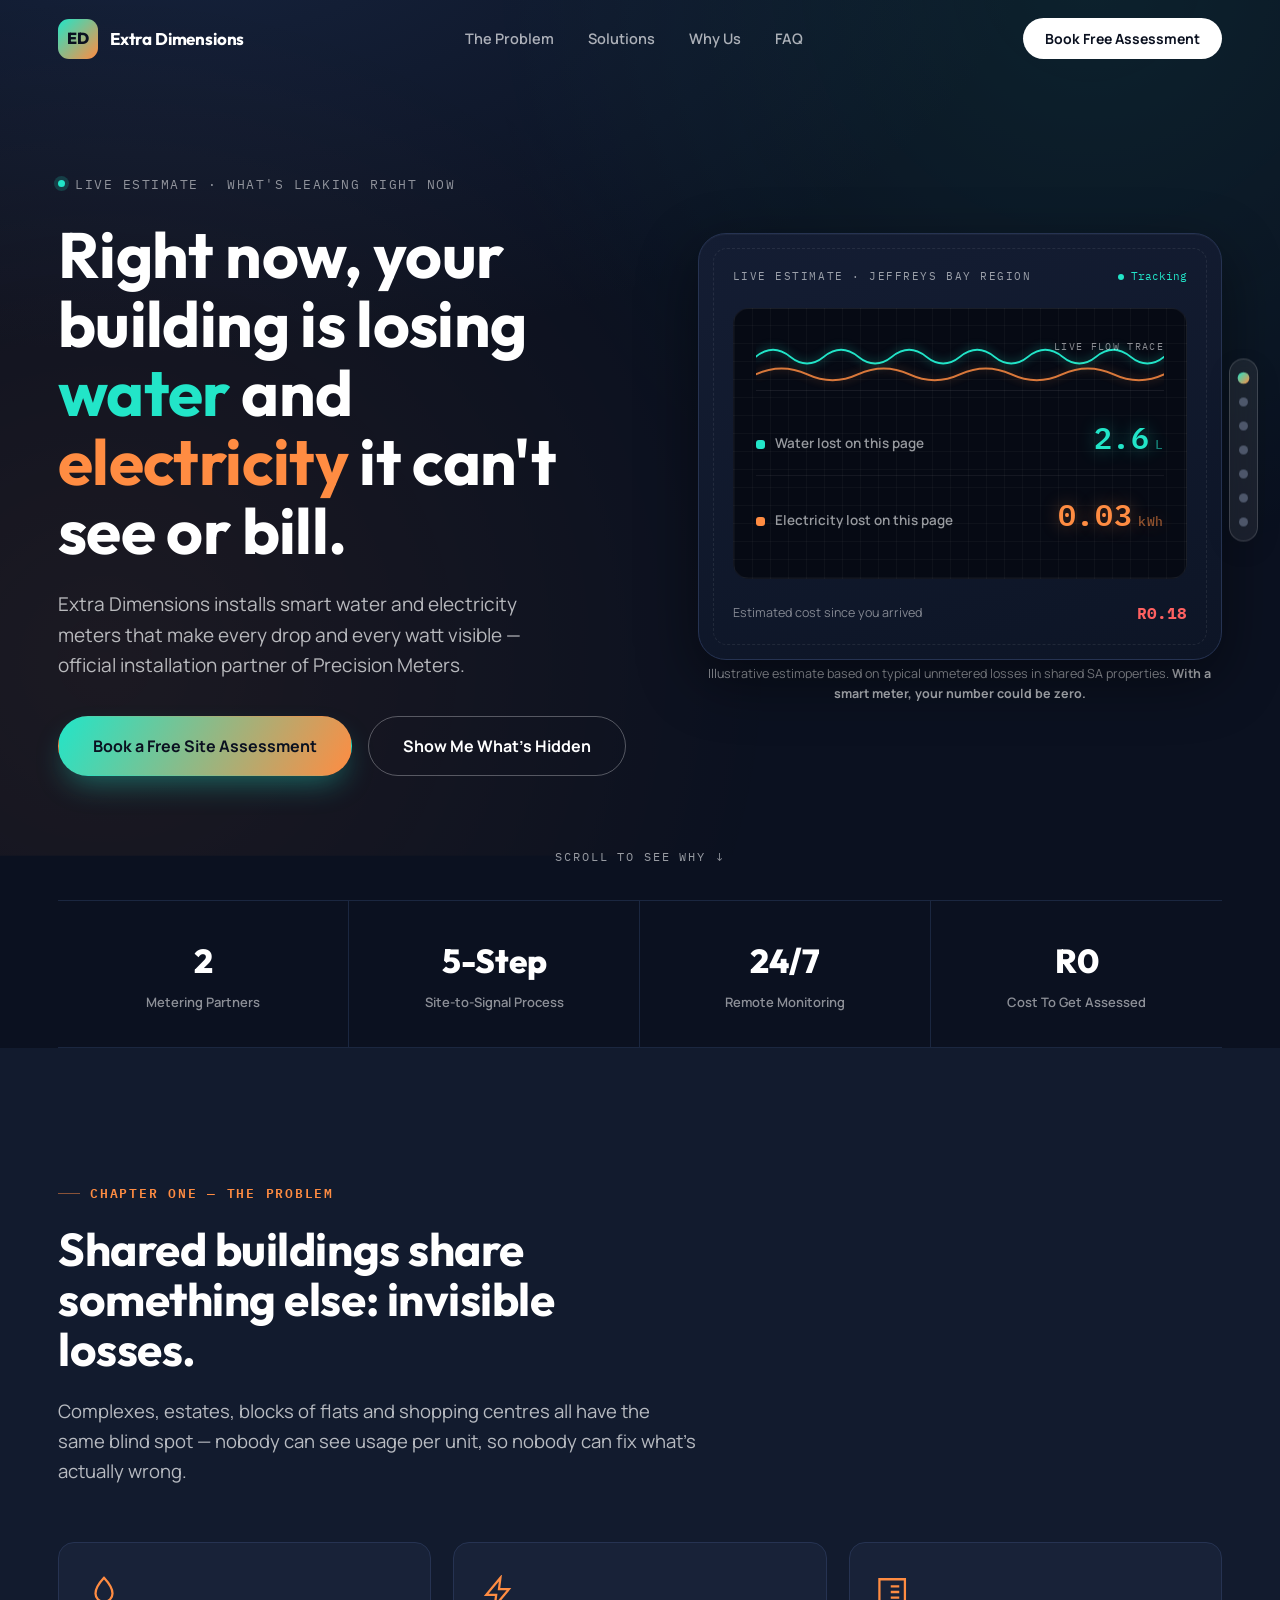
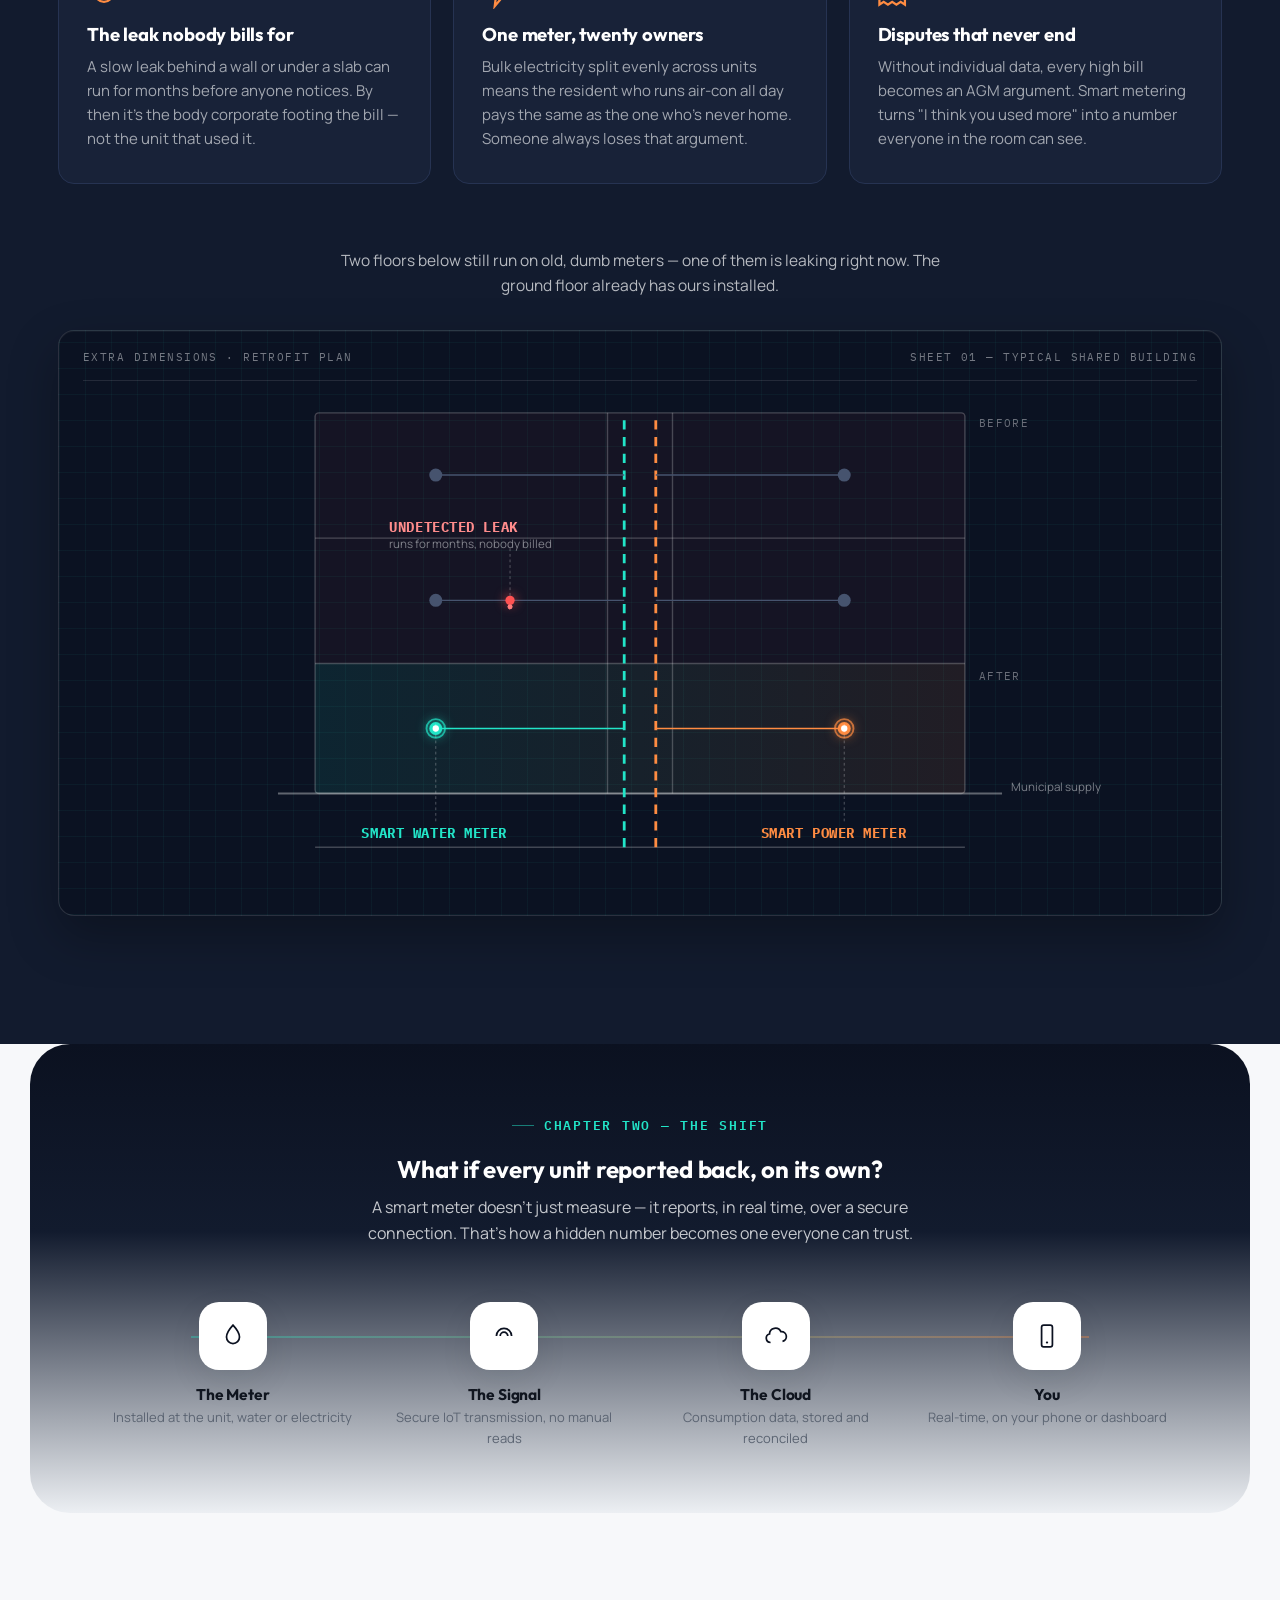
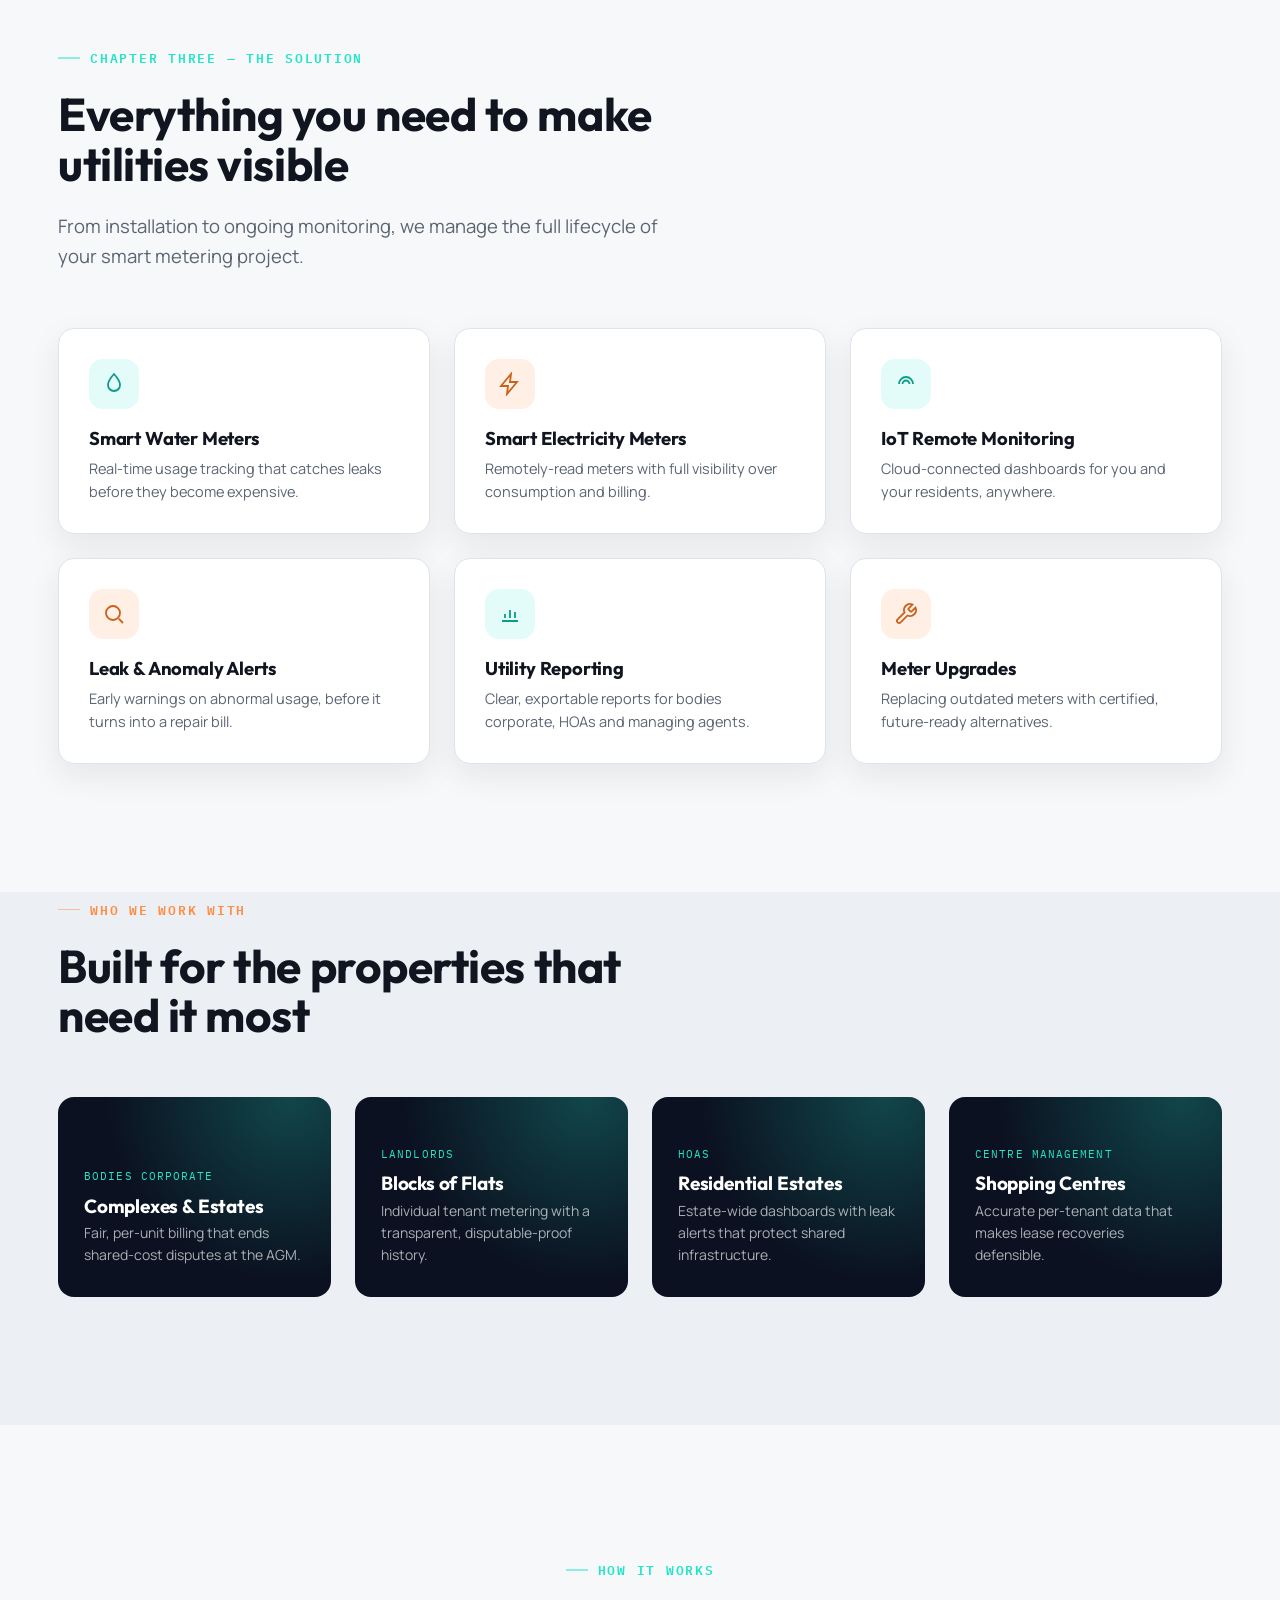
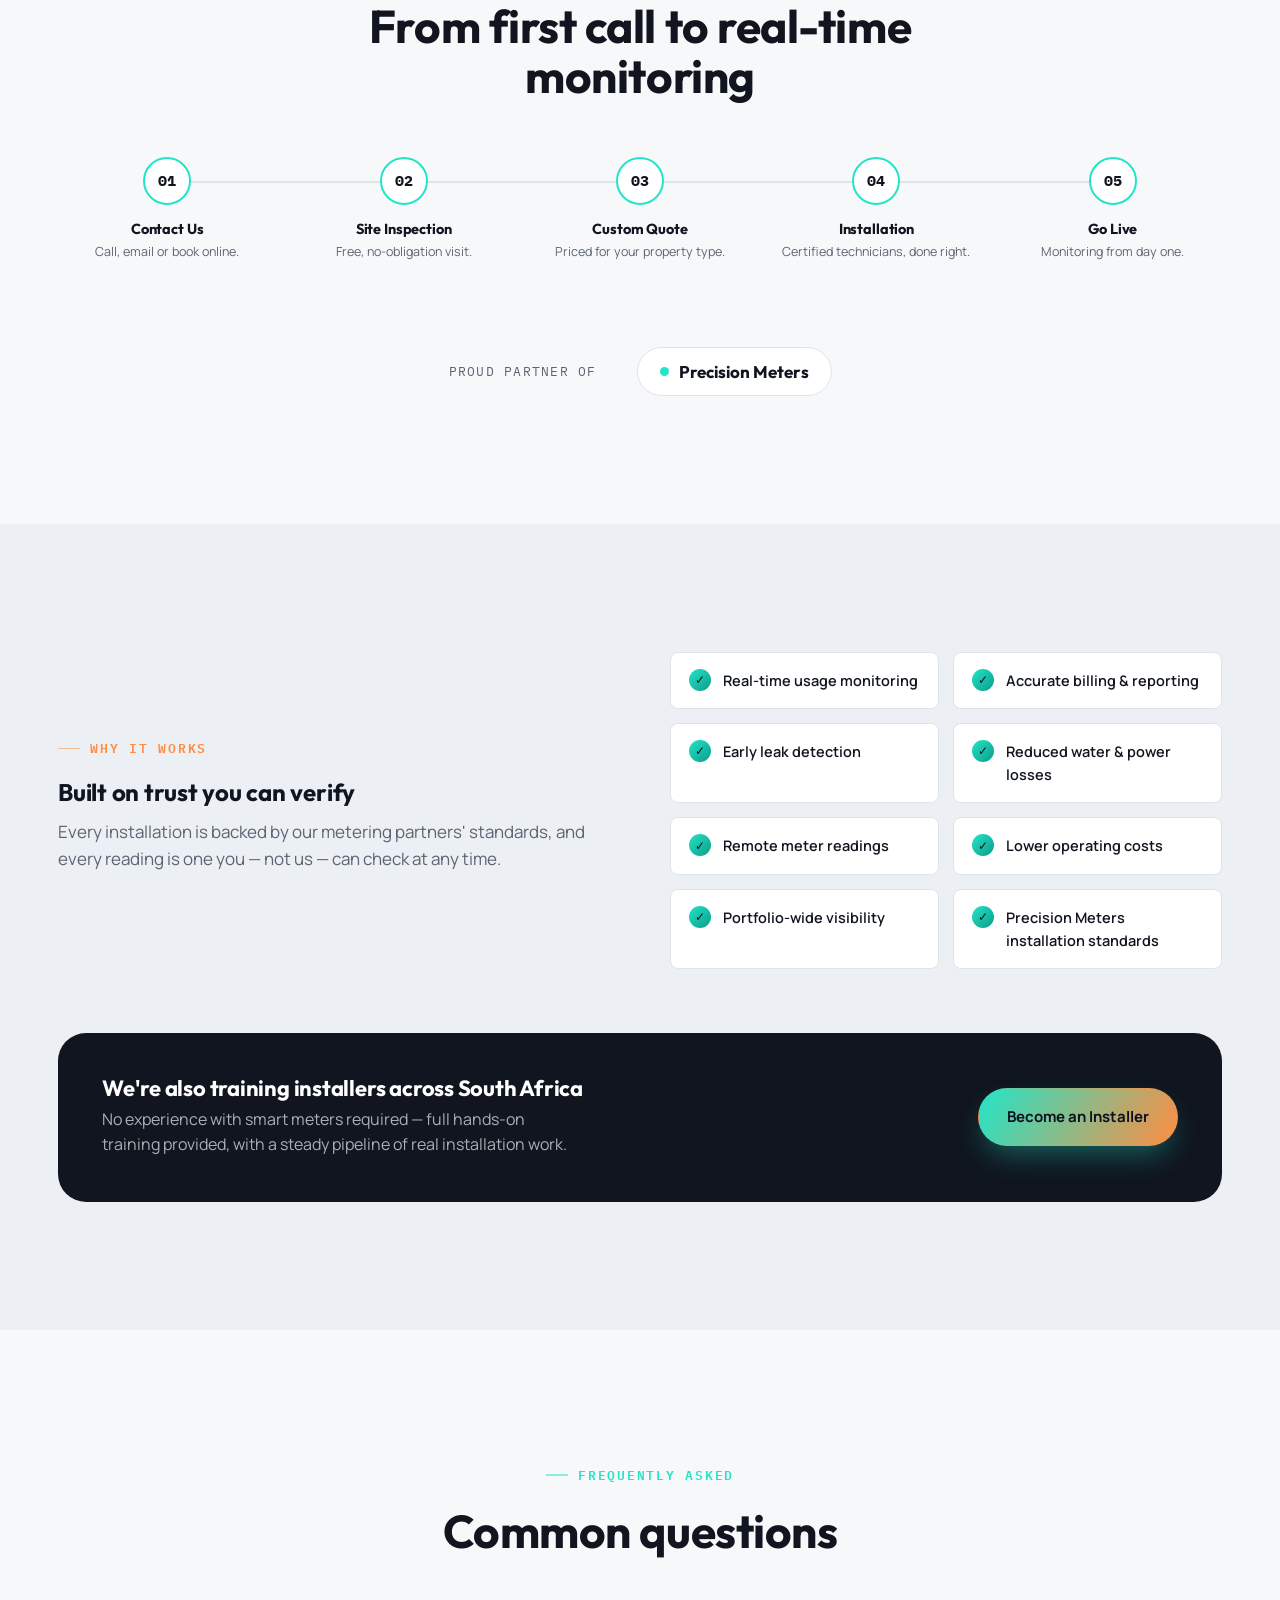
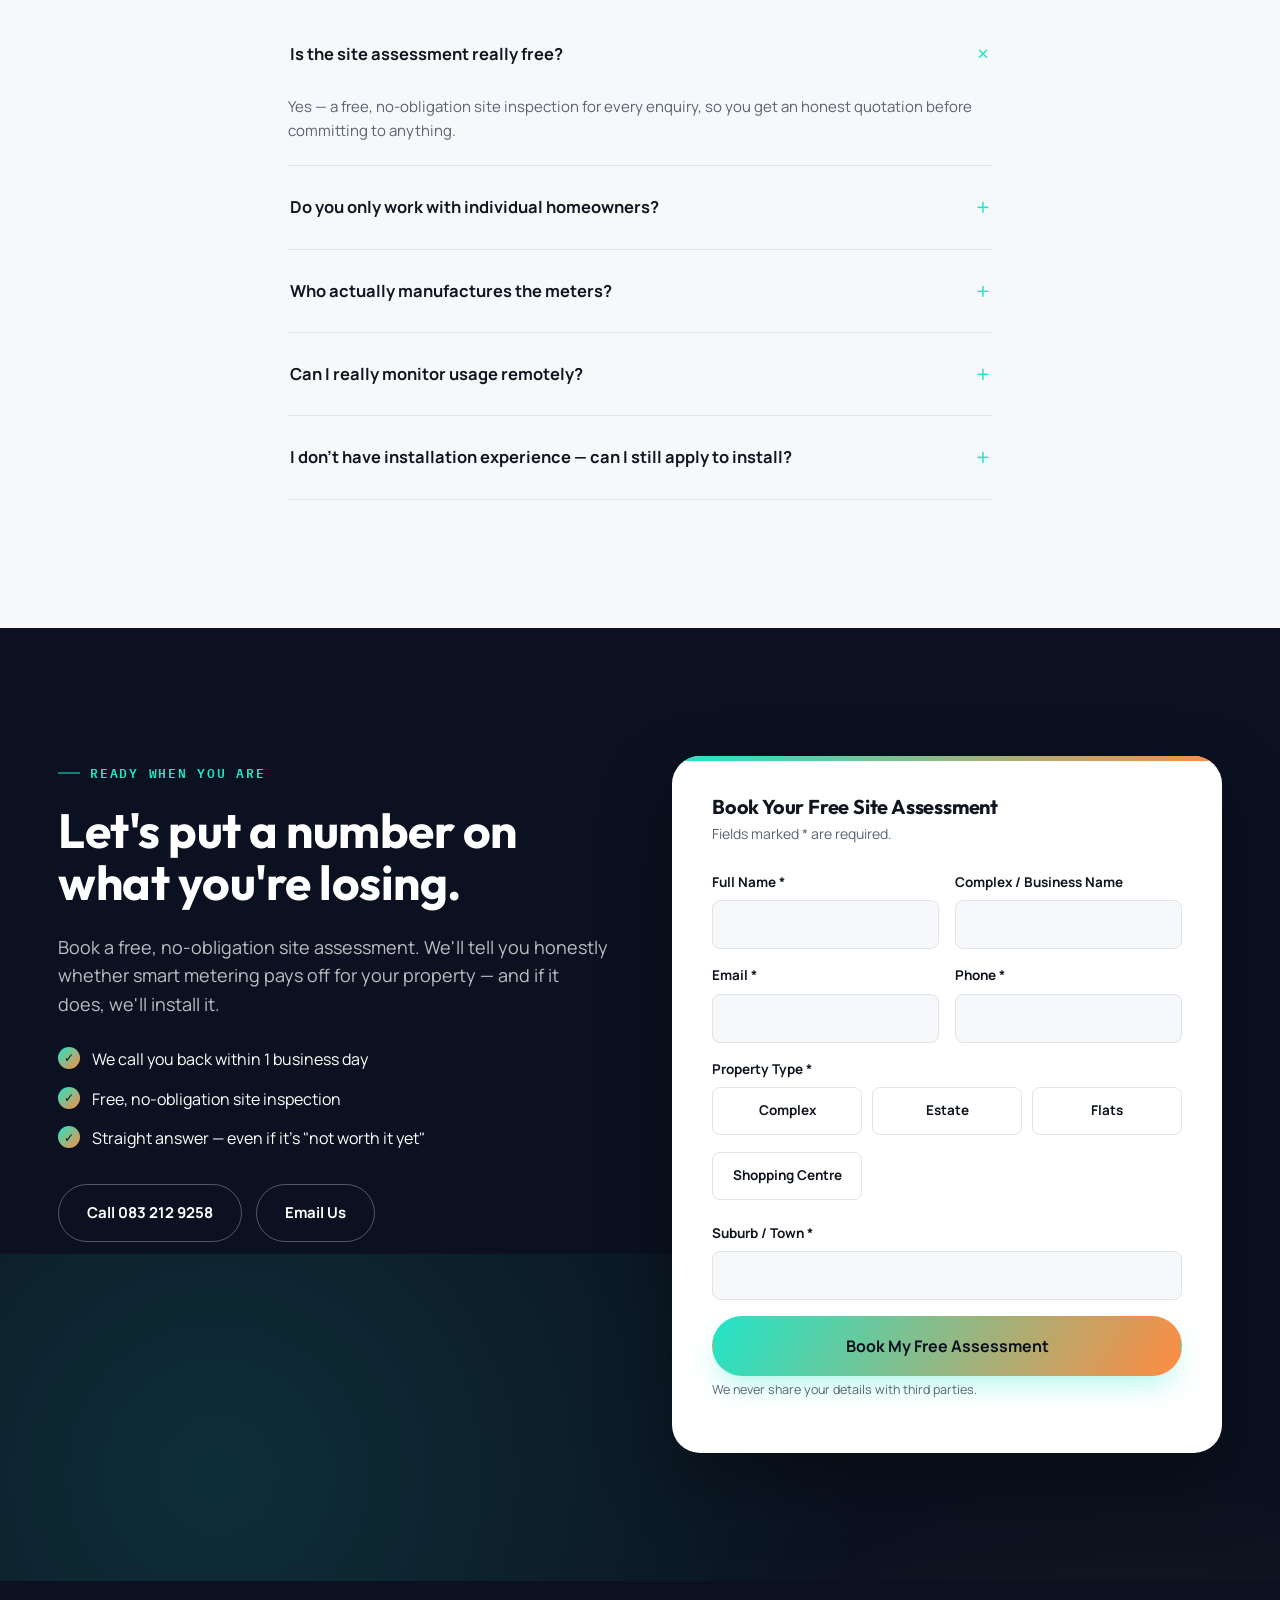
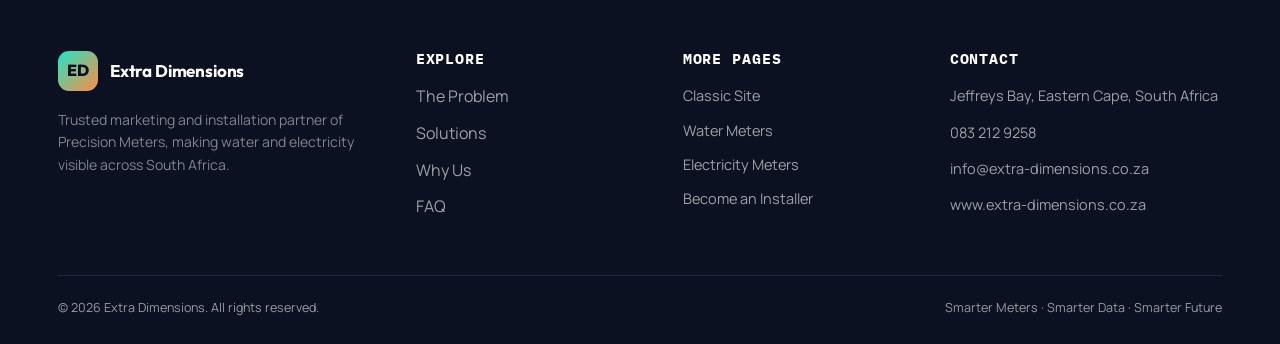
==== commit ee3cb88e: "Remove PUCo branding across both sites PUCo is no longer a partner. Removed their name, logo chip, a" ====
--- a/v2/index.html
+++ b/v2/index.html
@@ -4,7 +4,7 @@
 <meta charset="UTF-8">
 <meta name="viewport" content="width=device-width, initial-scale=1.0">
 <title>Extra Dimensions | See Every Drop, Every Watt — Smart Metering for South Africa</title>
-<meta name="description" content="Extra Dimensions installs smart water and electricity meters for complexes, estates, flats and shopping centres across South Africa — official partner of Precision Meters and PUCo. Book a free site assessment.">
+<meta name="description" content="Extra Dimensions installs smart water and electricity meters for complexes, estates, flats and shopping centres across South Africa — official partner of Precision Meters. Book a free site assessment.">
 <meta name="theme-color" content="#0b1120">
 <link rel="icon" href="assets/favicon.svg" type="image/svg+xml">
 <link rel="preconnect" href="https://fonts.googleapis.com">
@@ -62,7 +62,7 @@
     <div>
       <div class="hero-kicker hero-anim hero-anim-1"><span class="dot"></span> Live estimate · what's leaking right now</div>
       <h1 class="hero-anim hero-anim-2">Right now, your building is losing <span class="u-water">water</span> and <span class="u-power">electricity</span> it can't see or bill.</h1>
-      <p class="lead hero-anim hero-anim-3">Extra Dimensions installs smart water and electricity meters that make every drop and every watt visible — official installation partner of Precision Meters and PUCo.</p>
+      <p class="lead hero-anim hero-anim-3">Extra Dimensions installs smart water and electricity meters that make every drop and every watt visible — official installation partner of Precision Meters.</p>
       <div class="hero-actions hero-anim hero-anim-4">
         <button class="btn btn-signal btn-lg" data-scroll="climax">Book a Free Site Assessment</button>
         <button class="btn btn-ghost-light btn-lg" data-scroll="problem">Show Me What's Hidden</button>
@@ -299,9 +299,8 @@
       <div class="process-step"><div class="step-dot">05</div><h4>Go Live</h4><p>Monitoring from day one.</p></div>
     </div>
     <div class="partner-row reveal" data-reveal>
-      <span class="partner-label">Proud Partners Of</span>
+      <span class="partner-label">Proud Partner Of</span>
       <a class="partner-badge" href="https://www.precisionmeter.co.za" target="_blank" rel="noopener"><span class="dot dot-water"></span>Precision Meters</a>
-      <a class="partner-badge" href="https://www.puco.co.za" target="_blank" rel="noopener"><span class="dot dot-power"></span>PUCo</a>
     </div>
   </div>
 </section>
@@ -323,7 +322,7 @@
         <div class="check-item"><span class="tick">✓</span><span class="txt">Remote meter readings</span></div>
         <div class="check-item"><span class="tick">✓</span><span class="txt">Lower operating costs</span></div>
         <div class="check-item"><span class="tick">✓</span><span class="txt">Portfolio-wide visibility</span></div>
-        <div class="check-item"><span class="tick">✓</span><span class="txt">Precision Meters &amp; PUCo standards</span></div>
+        <div class="check-item"><span class="tick">✓</span><span class="txt">Precision Meters installation standards</span></div>
       </div>
     </div>
 
@@ -355,7 +354,7 @@
       </div>
       <div class="faq-item">
         <div class="faq-q" role="button" tabindex="0" aria-expanded="false">Who actually manufactures the meters?</div>
-        <div class="faq-a">We're the official marketing and installation partner of Precision Meters for water, and PUCo for electricity.</div>
+        <div class="faq-a">We're the official marketing and installation partner of Precision Meters for smart water metering, and we install and support smart electricity meters to the same standard.</div>
       </div>
       <div class="faq-item">
         <div class="faq-q" role="button" tabindex="0" aria-expanded="false">Can I really monitor usage remotely?</div>
@@ -437,7 +436,7 @@
           <div class="nav-mark">ED</div>
           <div class="nav-brand-text">Extra Dimensions</div>
         </div>
-        <p>Trusted marketing and installation partner of Precision Meters and PUCo, making water and electricity visible across South Africa.</p>
+        <p>Trusted marketing and installation partner of Precision Meters, making water and electricity visible across South Africa.</p>
       </div>
       <div>
         <h4>Explore</h4>
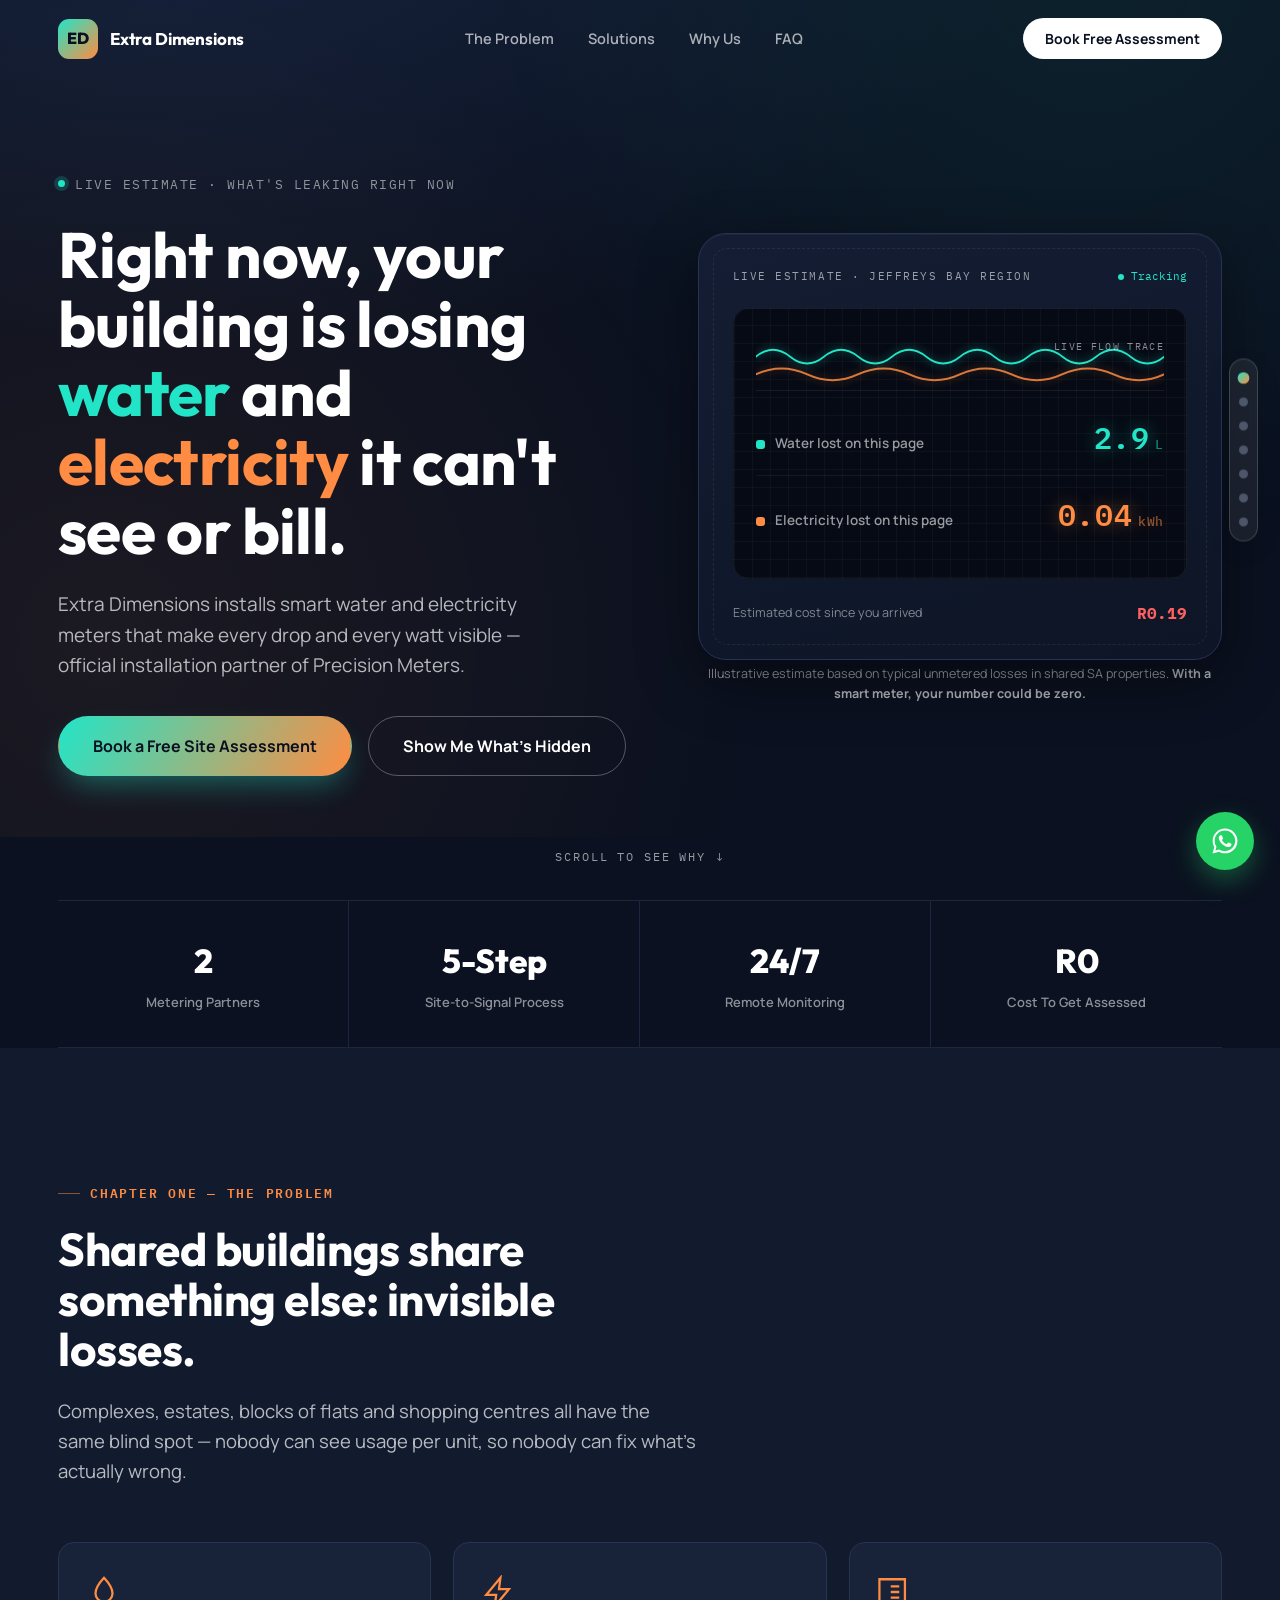
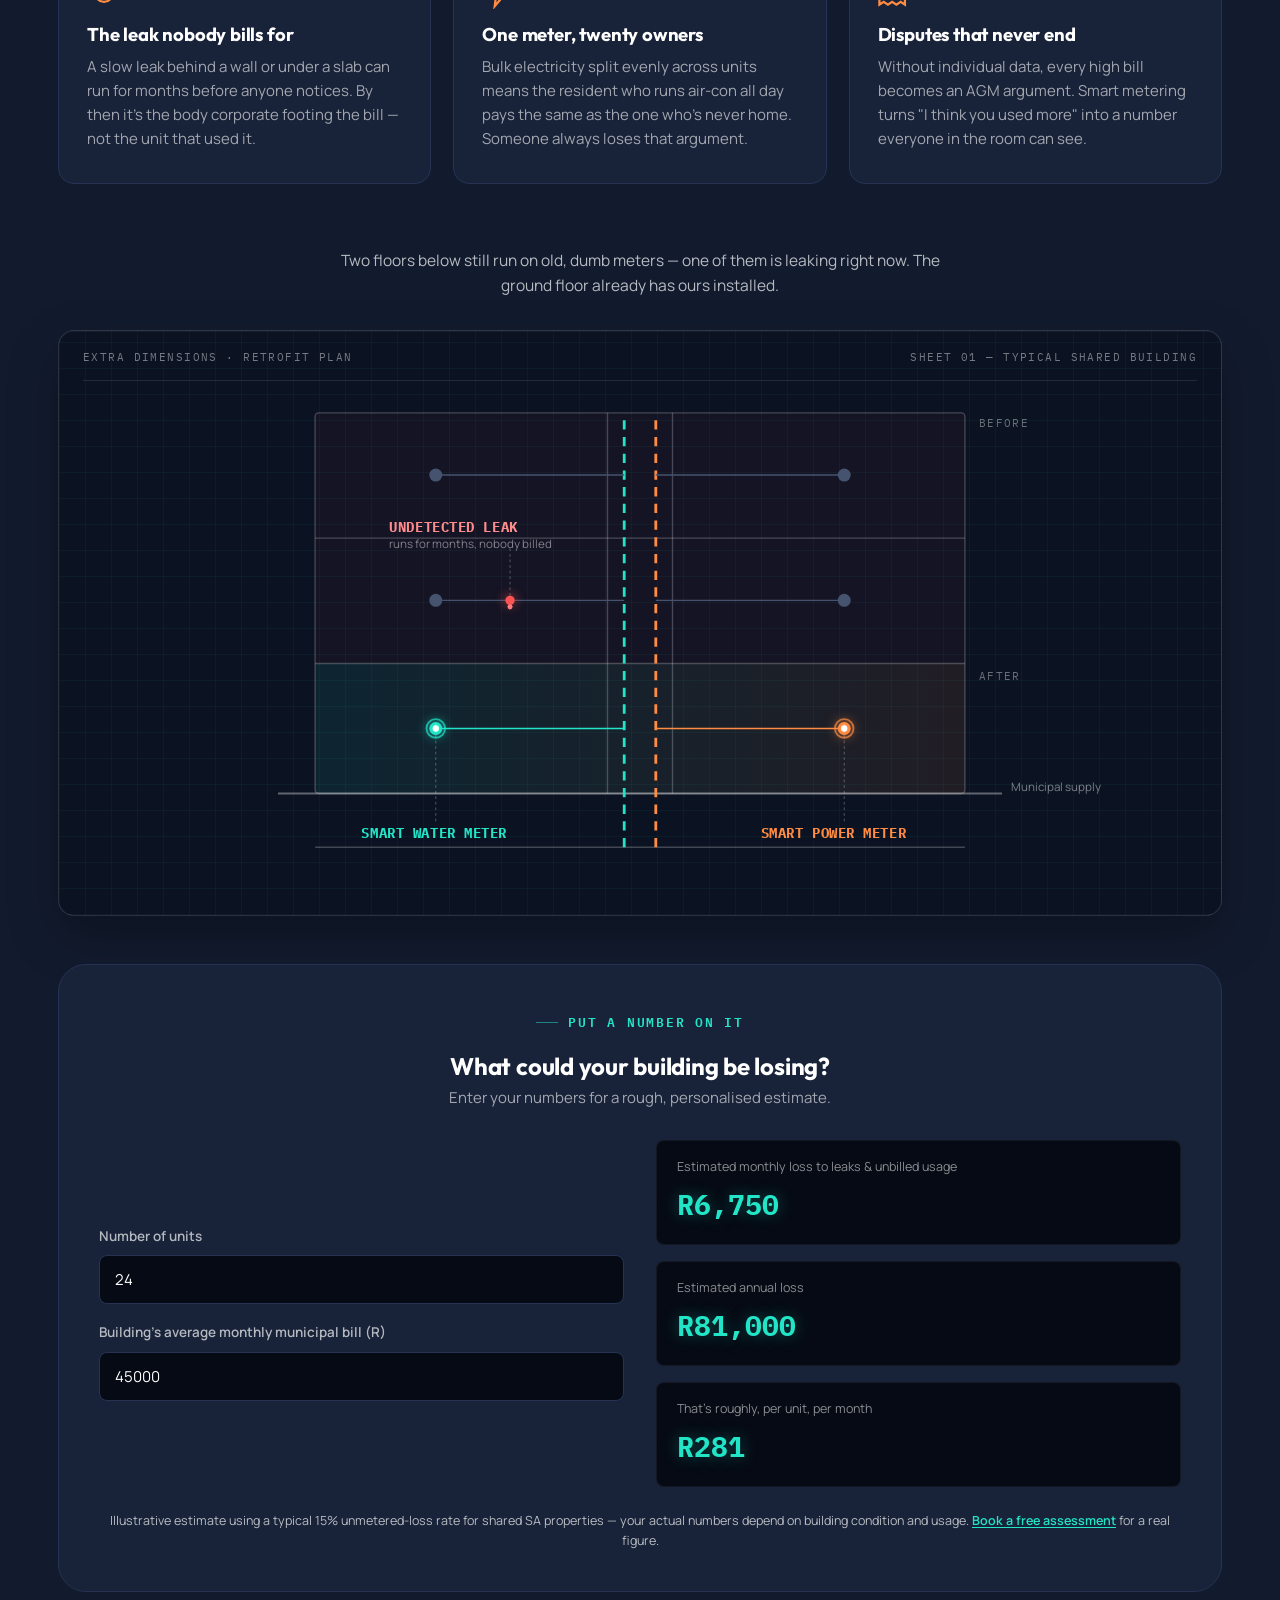
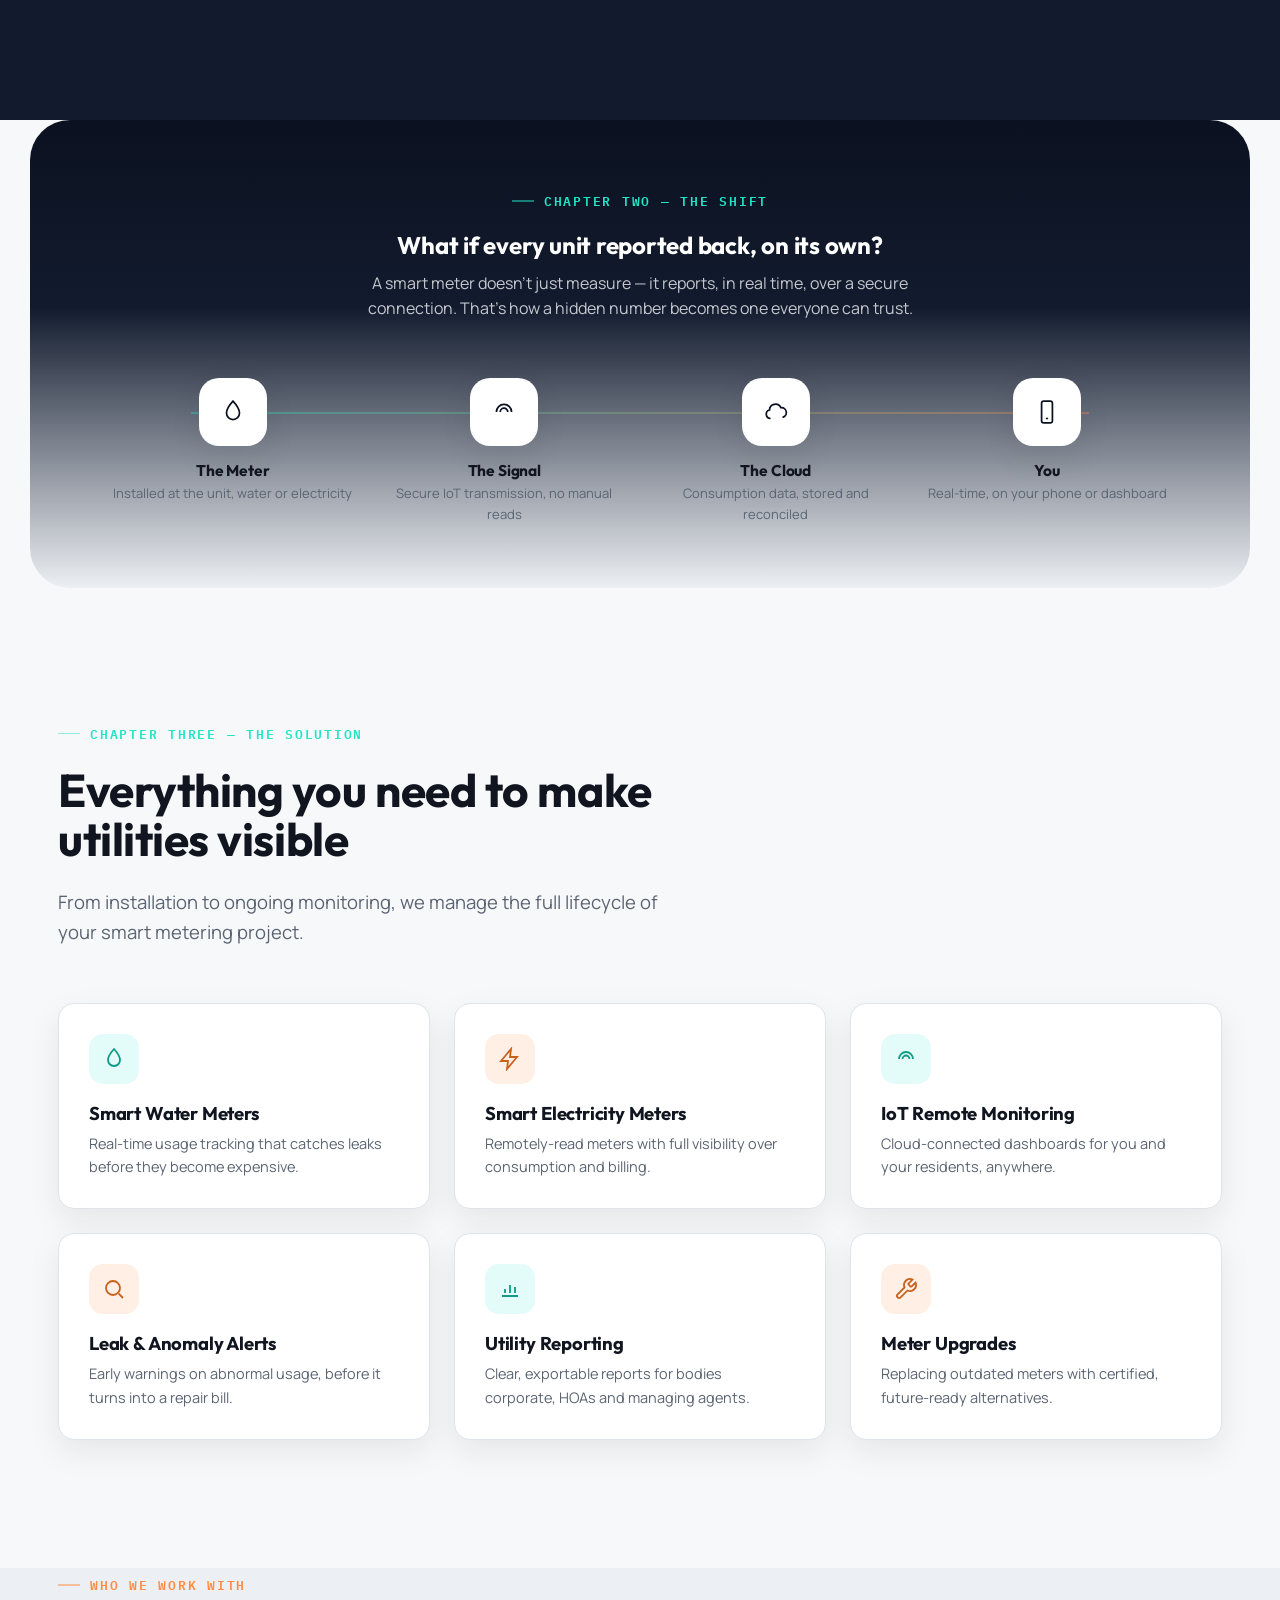
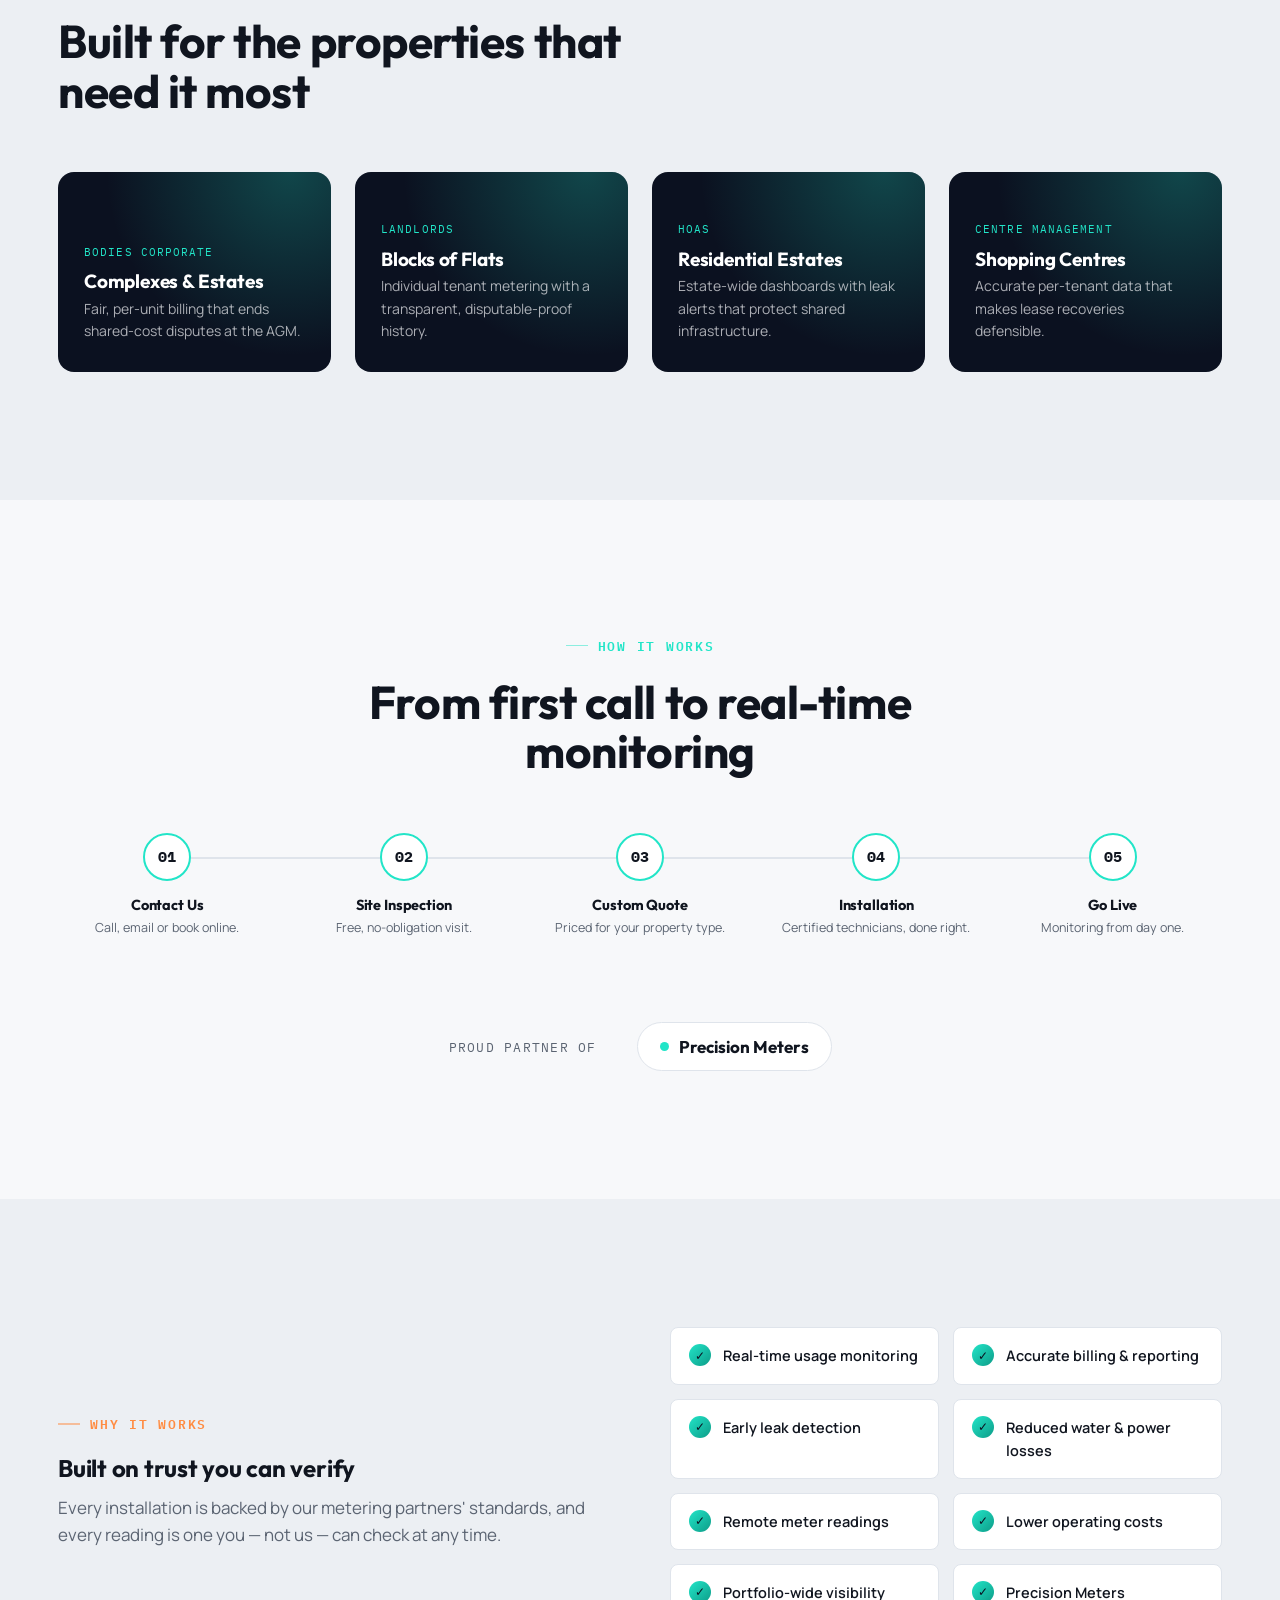
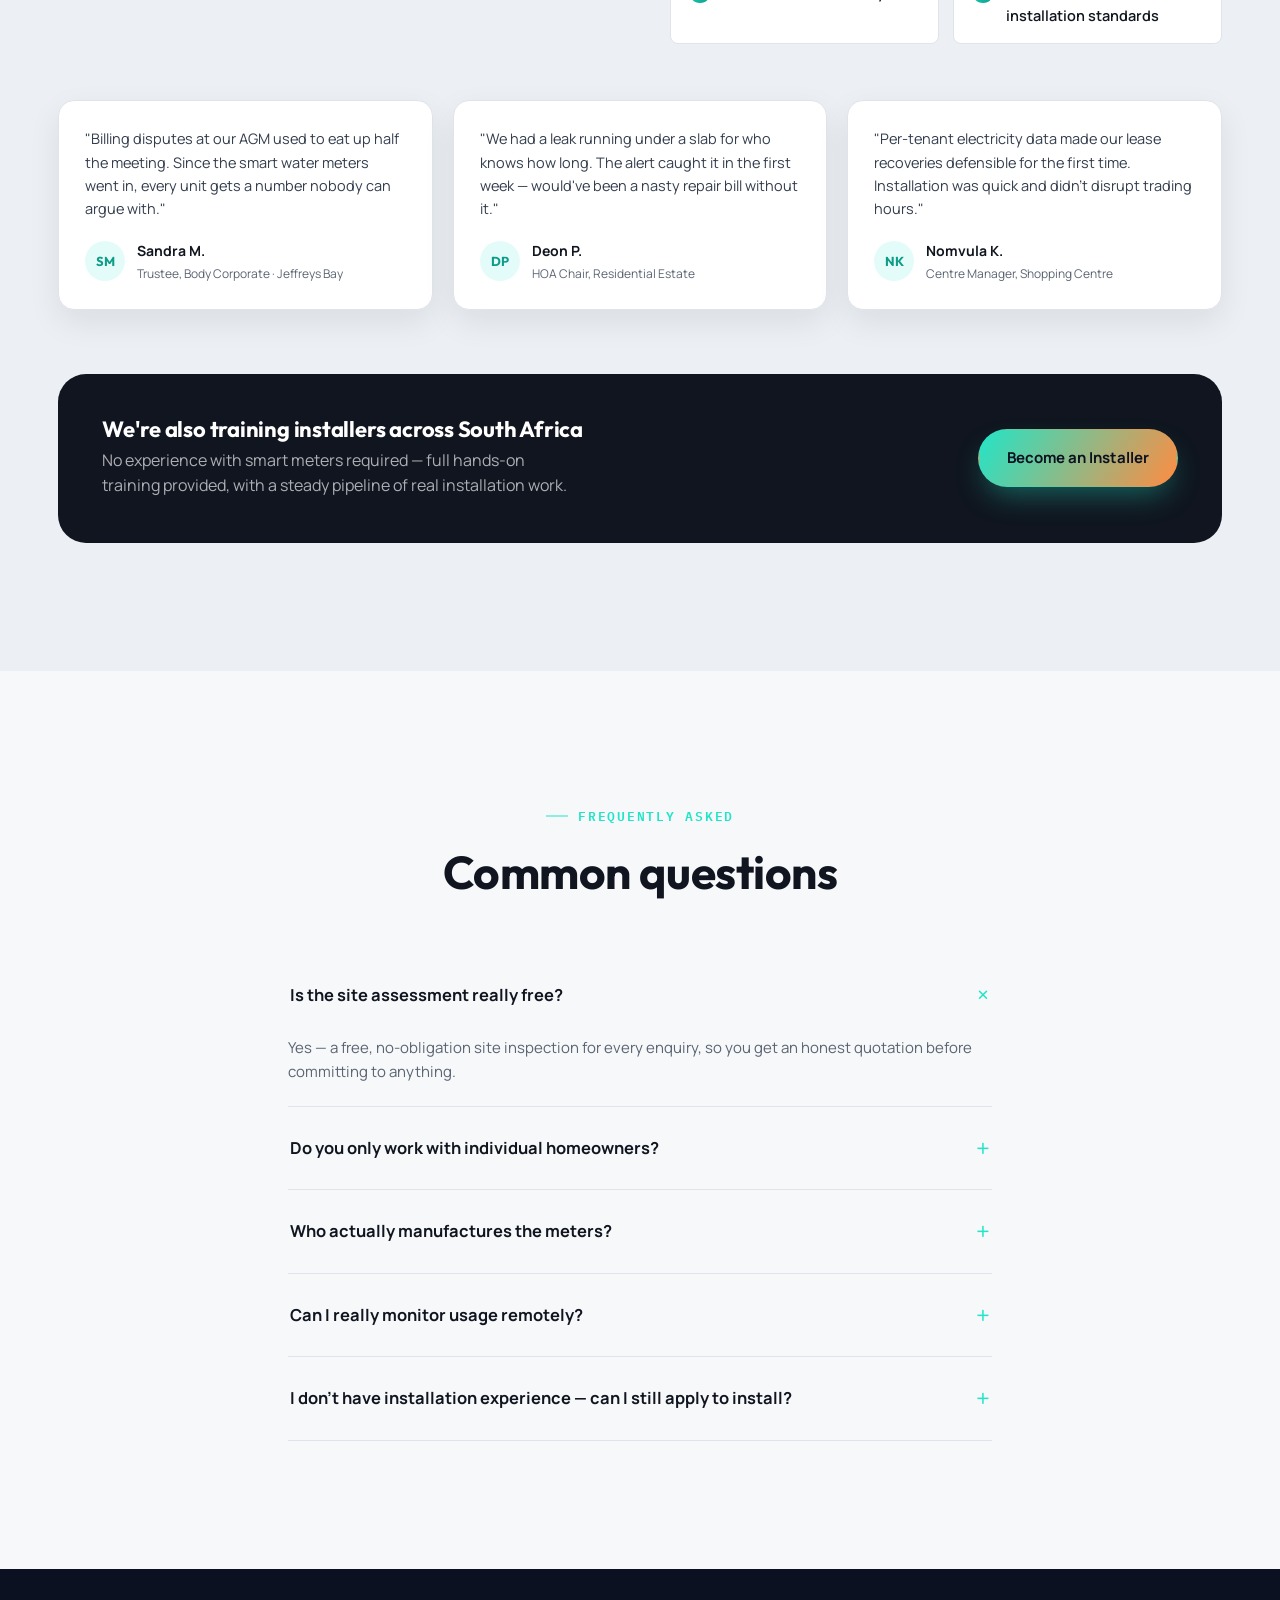
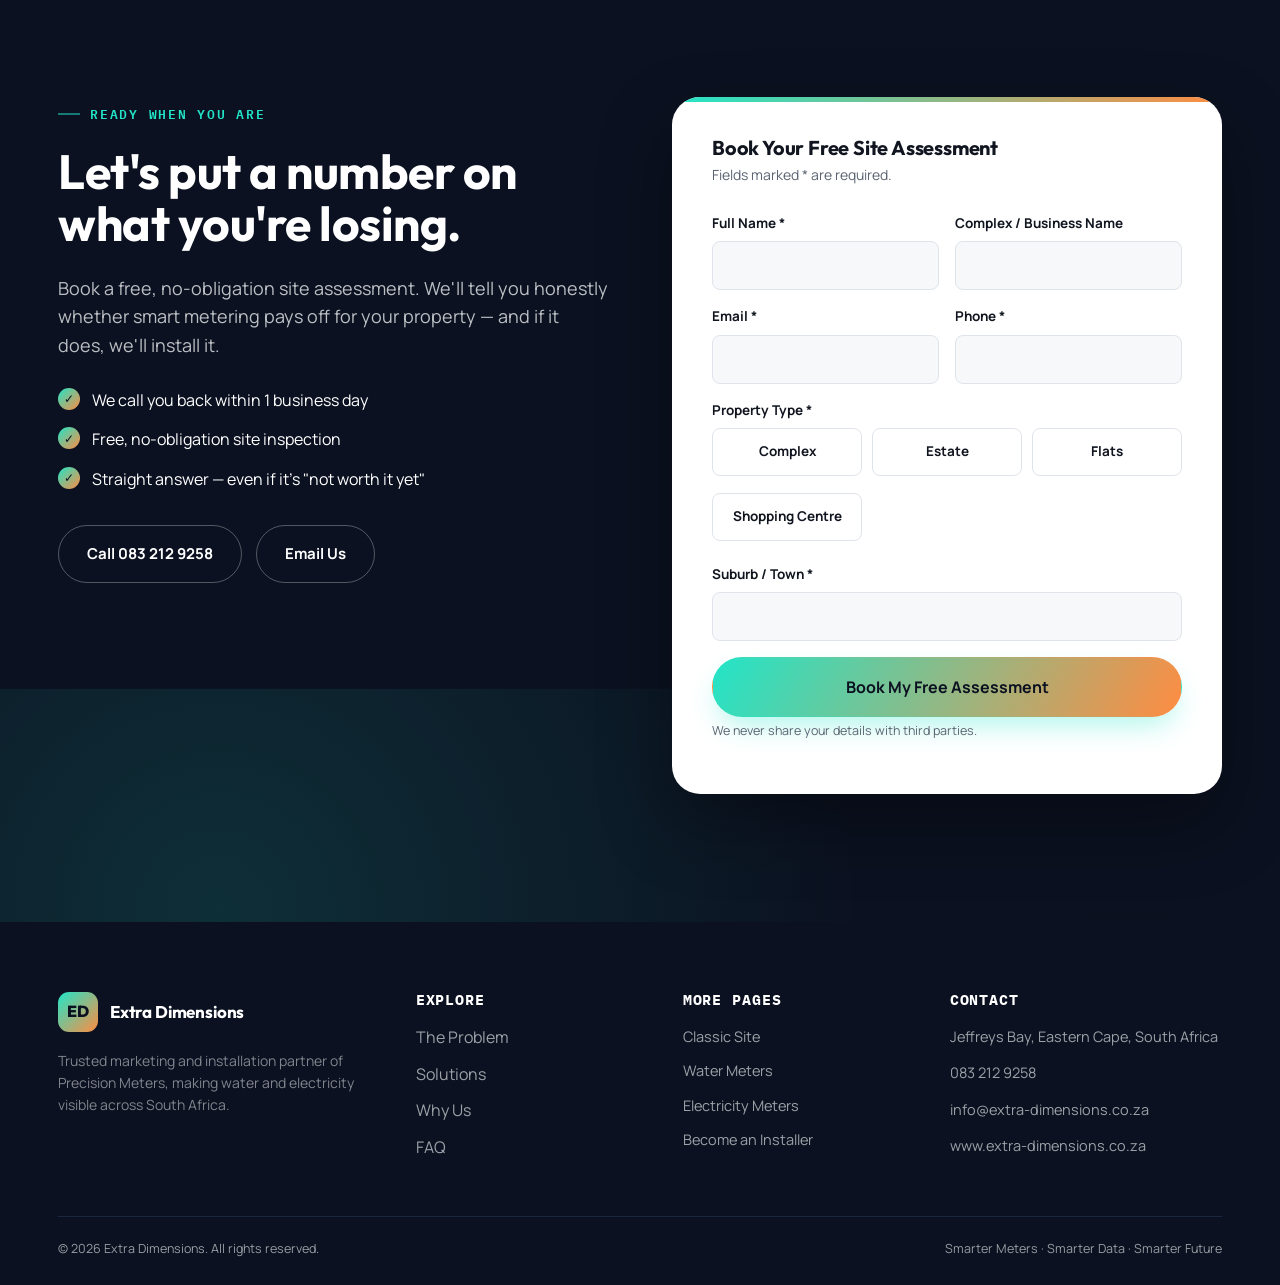
==== commit ab364cfd: "Add WhatsApp chat, SEO basics, testimonials, and a savings calculator - Floating WhatsApp click-to-c" ====
--- a/v2/index.html
+++ b/v2/index.html
@@ -14,6 +14,26 @@
 <meta property="og:title" content="Extra Dimensions | See Every Drop, Every Watt">
 <meta property="og:description" content="Smart water and electricity metering that makes invisible losses visible — for complexes, estates, flats and shopping centres.">
 <meta property="og:type" content="website">
+<link rel="canonical" href="https://www.extra-dimensions.co.za/v2/">
+<script type="application/ld+json">
+{
+  "@context": "https://schema.org",
+  "@type": "LocalBusiness",
+  "name": "Extra Dimensions",
+  "description": "Smart water and electricity meter installation for complexes, estates, blocks of flats and shopping centres across South Africa.",
+  "url": "https://www.extra-dimensions.co.za/v2/",
+  "telephone": "+27832129258",
+  "email": "info@extra-dimensions.co.za",
+  "address": {
+    "@type": "PostalAddress",
+    "addressLocality": "Jeffreys Bay",
+    "addressRegion": "Eastern Cape",
+    "addressCountry": "ZA"
+  },
+  "areaServed": "ZA",
+  "sameAs": ["https://www.precisionmeter.co.za"]
+}
+</script>
 </head>
 <body>
 
@@ -211,6 +231,39 @@
         </svg>
       </figure>
     </div>
+
+    <div class="calc-panel reveal" data-reveal>
+      <div class="calc-head">
+        <div class="eyebrow water">Put A Number On It</div>
+        <h3>What could your building be losing?</h3>
+        <p>Enter your numbers for a rough, personalised estimate.</p>
+      </div>
+      <div class="calc-body">
+        <div class="calc-inputs">
+          <label for="calcUnits">Number of units
+            <input type="number" id="calcUnits" min="1" max="2000" value="24" inputmode="numeric">
+          </label>
+          <label for="calcBill">Building's average monthly municipal bill (R)
+            <input type="number" id="calcBill" min="0" step="500" value="45000" inputmode="numeric">
+          </label>
+        </div>
+        <div class="calc-output">
+          <div class="calc-stat">
+            <span class="calc-stat-label">Estimated monthly loss to leaks &amp; unbilled usage</span>
+            <span class="calc-stat-value" id="calcMonthly">R0</span>
+          </div>
+          <div class="calc-stat">
+            <span class="calc-stat-label">Estimated annual loss</span>
+            <span class="calc-stat-value" id="calcAnnual">R0</span>
+          </div>
+          <div class="calc-stat">
+            <span class="calc-stat-label">That's roughly, per unit, per month</span>
+            <span class="calc-stat-value" id="calcPerUnit">R0</span>
+          </div>
+        </div>
+      </div>
+      <p class="calc-disclaimer">Illustrative estimate using a typical 15% unmetered-loss rate for shared SA properties — your actual numbers depend on building condition and usage. <a href="#climax" data-scroll="climax">Book a free assessment</a> for a real figure.</p>
+    </div>
   </div>
 </section>
 
@@ -323,6 +376,32 @@
         <div class="check-item"><span class="tick">✓</span><span class="txt">Lower operating costs</span></div>
         <div class="check-item"><span class="tick">✓</span><span class="txt">Portfolio-wide visibility</span></div>
         <div class="check-item"><span class="tick">✓</span><span class="txt">Precision Meters installation standards</span></div>
+      </div>
+    </div>
+
+    <!-- Placeholder quotes — mocked up pending real client testimonials.
+         Swap in genuine reviews before sharing this site widely. -->
+    <div class="testimonial-strip reveal-stagger" data-reveal-stagger>
+      <div class="testimonial-card">
+        <p class="quote">"Billing disputes at our AGM used to eat up half the meeting. Since the smart water meters went in, every unit gets a number nobody can argue with."</p>
+        <div class="testimonial-author">
+          <div class="avatar">SM</div>
+          <div><div class="t-name">Sandra M.</div><div class="t-role">Trustee, Body Corporate · Jeffreys Bay</div></div>
+        </div>
+      </div>
+      <div class="testimonial-card">
+        <p class="quote">"We had a leak running under a slab for who knows how long. The alert caught it in the first week — would've been a nasty repair bill without it."</p>
+        <div class="testimonial-author">
+          <div class="avatar">DP</div>
+          <div><div class="t-name">Deon P.</div><div class="t-role">HOA Chair, Residential Estate</div></div>
+        </div>
+      </div>
+      <div class="testimonial-card">
+        <p class="quote">"Per-tenant electricity data made our lease recoveries defensible for the first time. Installation was quick and didn't disrupt trading hours."</p>
+        <div class="testimonial-author">
+          <div class="avatar">NK</div>
+          <div><div class="t-name">Nomvula K.</div><div class="t-role">Centre Manager, Shopping Centre</div></div>
+        </div>
       </div>
     </div>
 
@@ -471,6 +550,11 @@
   <button class="btn btn-signal btn-block" data-scroll="climax">Book a Free Assessment</button>
 </div>
 
+<a class="whatsapp-fab" href="https://wa.me/27832129258?text=Hi%20Extra%20Dimensions%2C%20I%27d%20like%20to%20find%20out%20more%20about%20smart%20meter%20installation." target="_blank" rel="noopener" aria-label="Chat with us on WhatsApp">
+  <span class="wa-tip">Chat on WhatsApp</span>
+  <svg viewBox="0 0 24 24" fill="#fff"><path d="M12.04 2C6.58 2 2.13 6.45 2.13 11.91c0 1.75.46 3.48 1.32 5L2 22l5.25-1.38c1.45.79 3.08 1.21 4.79 1.21h.01c5.46 0 9.91-4.45 9.91-9.91 0-2.65-1.03-5.14-2.9-7.01A9.87 9.87 0 0 0 12.04 2zm0 18.15h-.01c-1.5 0-2.98-.4-4.27-1.16l-.31-.18-3.12.82.83-3.04-.2-.31a8.2 8.2 0 0 1-1.26-4.4c0-4.54 3.7-8.24 8.25-8.24 2.2 0 4.27.86 5.83 2.42a8.18 8.18 0 0 1 2.41 5.83c0 4.55-3.7 8.26-8.15 8.26zm4.52-6.16c-.25-.12-1.47-.72-1.69-.81-.23-.08-.39-.12-.56.13-.17.24-.64.81-.78.97-.15.17-.29.19-.54.06-.25-.12-1.03-.38-1.97-1.21-.73-.65-1.22-1.45-1.36-1.7-.14-.24-.01-.37.11-.5.11-.11.25-.29.37-.43.12-.15.16-.25.25-.41.08-.17.04-.31-.02-.44-.06-.12-.56-1.34-.76-1.84-.2-.48-.4-.42-.56-.42-.14-.01-.31-.01-.47-.01-.17 0-.44.06-.67.31-.23.24-.87.85-.87 2.08 0 1.22.89 2.41 1.02 2.58.12.17 1.75 2.68 4.25 3.75.59.26 1.06.41 1.42.52.6.19 1.14.16 1.57.1.48-.07 1.47-.6 1.68-1.18.21-.58.21-1.08.15-1.18-.06-.1-.23-.16-.48-.28z"/></svg>
+</a>
+
 <script src="js/main.js"></script>
 </body>
 </html>
--- a/v2/css/style.css
+++ b/v2/css/style.css
@@ -398,6 +398,24 @@
 }
 .partner-badge .dot { width: 9px; height: 9px; border-radius: 50%; }
 
+/* ---------- Testimonials ---------- */
+.testimonial-strip { display: grid; grid-template-columns: repeat(3, minmax(0,1fr)); gap: 20px; margin-top: 56px; }
+.testimonial-card {
+  background: var(--white); border: 1px solid var(--paper-200); border-radius: var(--radius-md);
+  padding: 26px; box-shadow: var(--shadow-soft); display: flex; flex-direction: column;
+}
+.testimonial-card .quote { font-size: 14.5px; color: var(--graphite-700); margin-bottom: 20px; flex-grow: 1; }
+.testimonial-author { display: flex; align-items: center; gap: 12px; }
+.testimonial-author .avatar {
+  width: 40px; height: 40px; border-radius: 50%; flex-shrink: 0;
+  background: rgba(34,229,200,.12); color: #0d9c88;
+  display: flex; align-items: center; justify-content: center;
+  font-family: var(--font-display); font-weight: 700; font-size: 13px;
+}
+.testimonial-author .t-name { font-weight: 700; font-size: 14px; color: var(--graphite-900); }
+.testimonial-author .t-role { font-size: 12px; color: var(--graphite-500); margin-top: 1px; }
+@media (max-width: 900px) { .testimonial-strip { grid-template-columns: minmax(0,1fr); } }
+
 /* ---------- Installer teaser (compact secondary block) ---------- */
 .installer-band {
   border-radius: var(--radius-lg); padding: 44px; display: flex; align-items: center; justify-content: space-between;
@@ -489,6 +507,29 @@
 }
 .mobile-sticky-cta.is-hidden { display: none; }
 
+/* ---------- WhatsApp floating button ---------- */
+.whatsapp-fab {
+  position: fixed; right: 26px; bottom: 30px; z-index: 195;
+  width: 58px; height: 58px; border-radius: 50%; background: #25d366;
+  display: flex; align-items: center; justify-content: center;
+  box-shadow: 0 10px 26px rgba(37,211,102,.35);
+  transition: transform .2s var(--ease-out), box-shadow .2s var(--ease-out);
+}
+.whatsapp-fab:hover { transform: translateY(-3px) scale(1.05); box-shadow: 0 14px 32px rgba(37,211,102,.45); }
+.whatsapp-fab svg { width: 30px; height: 30px; }
+.whatsapp-fab .wa-tip {
+  position: absolute; right: 68px; top: 50%; transform: translateY(-50%);
+  background: var(--ink-950); color: var(--white); font-size: 13px; font-weight: 700;
+  font-family: var(--font-body); padding: 8px 13px; border-radius: 8px; white-space: nowrap;
+  opacity: 0; pointer-events: none; transition: opacity .2s ease;
+}
+.whatsapp-fab:hover .wa-tip, .whatsapp-fab:focus-visible .wa-tip { opacity: 1; }
+@media (max-width: 640px) {
+  .whatsapp-fab { bottom: 90px; width: 52px; height: 52px; right: 18px; }
+  .whatsapp-fab svg { width: 27px; height: 27px; }
+  .whatsapp-fab .wa-tip { display: none; }
+}
+
 /* ---------- Utility ---------- */
 .text-center { text-align: center; }
 .two-col { display: grid; grid-template-columns: repeat(2, minmax(0,1fr)); gap: 60px; align-items: center; }
@@ -625,6 +666,40 @@
   .sheet-head { font-size: 9px; letter-spacing: .09em; }
   .bp-label, .bp-label-sub, .bp-zone-label, .bp-leader { display: none; }
 }
+/* ---------- Savings calculator (Problem chapter) ---------- */
+.calc-panel {
+  margin-top: 48px; background: var(--ink-850); border: 1px solid var(--ink-700); border-radius: var(--radius-lg);
+  padding: 40px;
+}
+.calc-head { max-width: 520px; margin: 0 auto 30px; text-align: center; }
+.calc-head h3 { color: var(--white); font-size: 24px; margin-bottom: 6px; }
+.calc-head p { color: rgba(247,248,250,.62); font-size: 15px; margin-bottom: 0; }
+.calc-body { display: grid; grid-template-columns: repeat(2, minmax(0,1fr)); gap: 32px; align-items: center; }
+.calc-inputs { display: flex; flex-direction: column; gap: 18px; }
+.calc-inputs label { display: block; font-size: 13.5px; font-weight: 600; color: rgba(247,248,250,.7); }
+.calc-inputs input {
+  display: block; width: 100%; margin-top: 8px; padding: 13px 15px; border-radius: var(--radius-sm);
+  border: 1.5px solid var(--ink-700); background: #060a14; color: var(--white); font-family: inherit; font-size: 15px;
+  transition: border-color .15s ease, box-shadow .15s ease;
+}
+.calc-inputs input:focus { outline: none; border-color: var(--water-500); box-shadow: 0 0 0 4px rgba(34,229,200,.16); }
+.calc-output { display: flex; flex-direction: column; gap: 16px; }
+.calc-stat {
+  background: #060a14; border: 1px solid rgba(255,255,255,.06); border-radius: var(--radius-sm);
+  padding: 16px 20px;
+}
+.calc-stat-label { display: block; font-size: 12.5px; color: rgba(247,248,250,.55); margin-bottom: 6px; }
+.calc-stat-value {
+  font-family: var(--font-mono); font-weight: 700; font-size: clamp(22px, 2.4vw, 28px);
+  color: var(--water-500); text-shadow: 0 0 16px rgba(34,229,200,.35); font-variant-numeric: tabular-nums;
+}
+.calc-disclaimer { text-align: center; font-size: 12.5px; color: rgba(247,248,250,.48); margin: 24px 0 0; }
+.calc-disclaimer a { color: var(--water-500); font-weight: 600; text-decoration: underline; text-underline-offset: 2px; }
+@media (max-width: 720px) {
+  .calc-panel { padding: 28px 22px; margin-top: 36px; }
+  .calc-body { grid-template-columns: minmax(0,1fr); gap: 24px; }
+}
+
 .shift-head { max-width: 620px; margin: 0 auto; text-align: center; }
 .shift-head h2 { color: var(--white); }
 .shift-head p.lead { color: rgba(247,248,250,.78); }
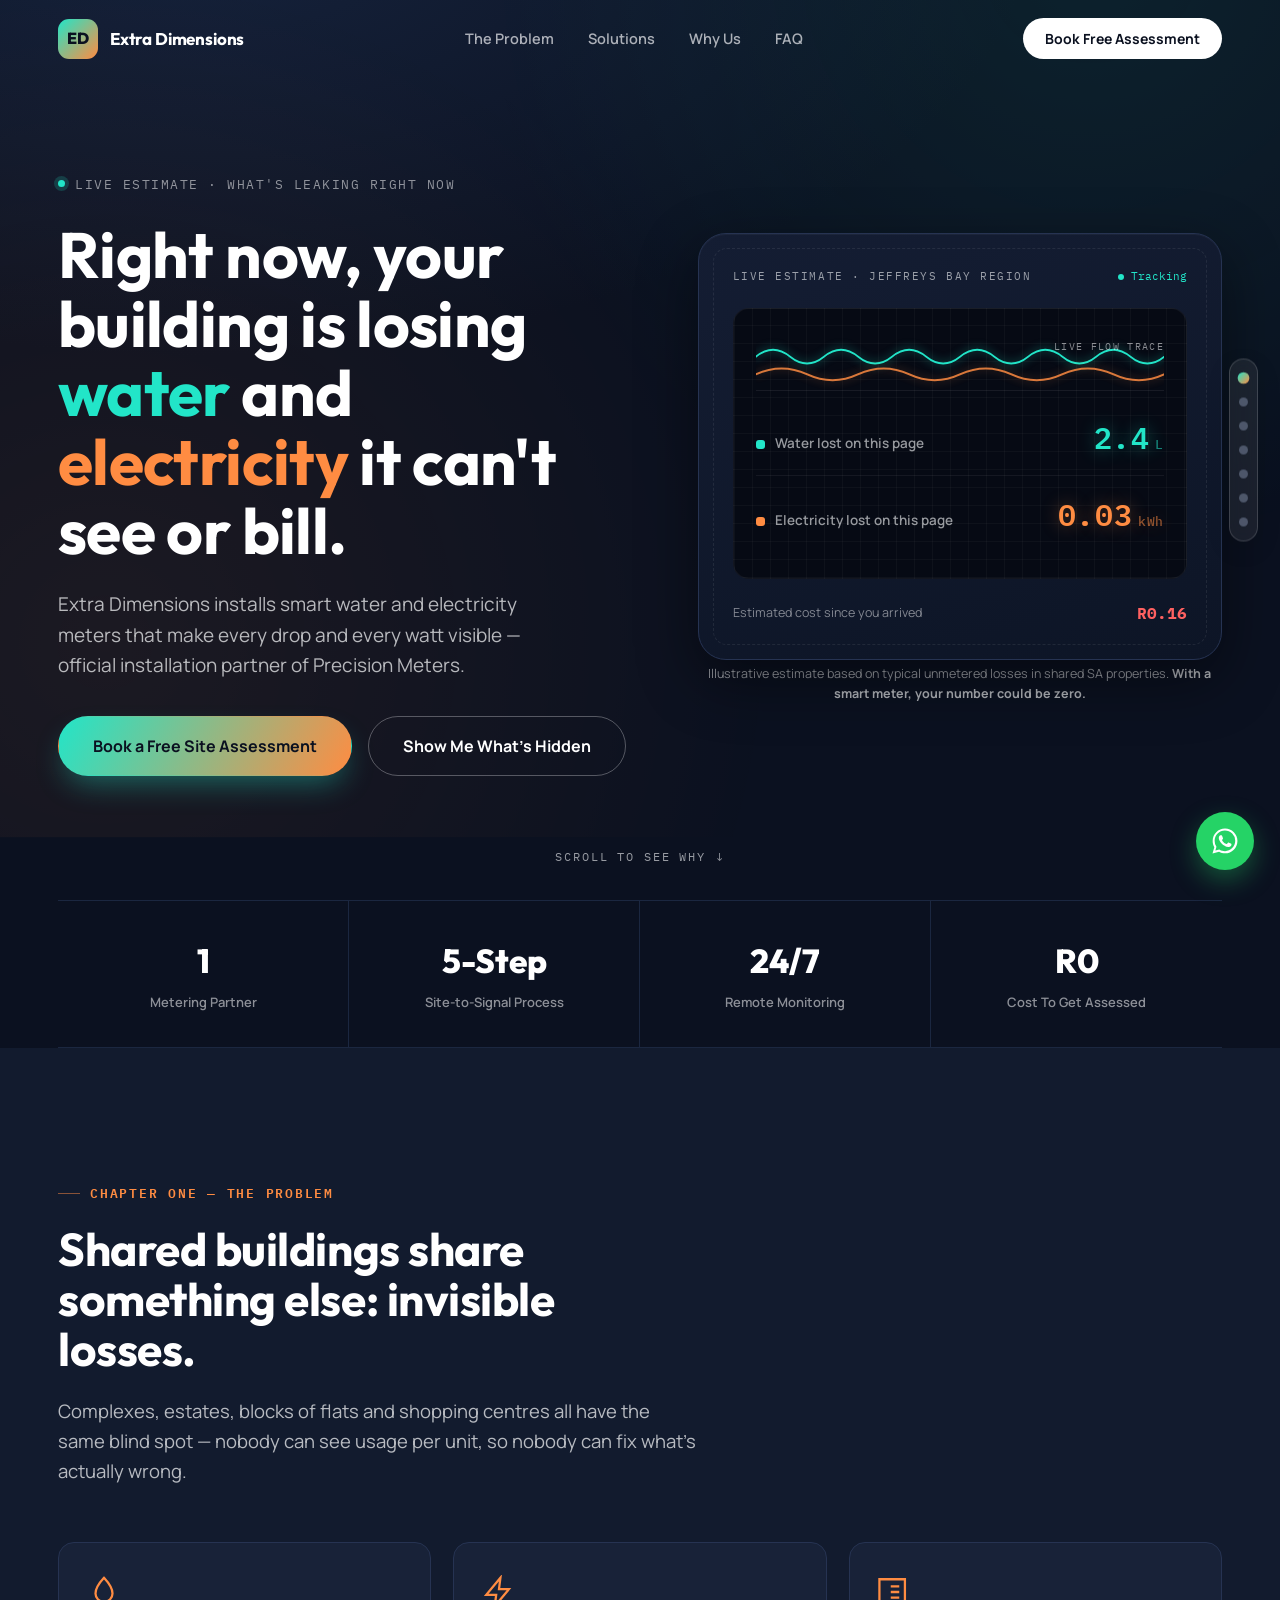
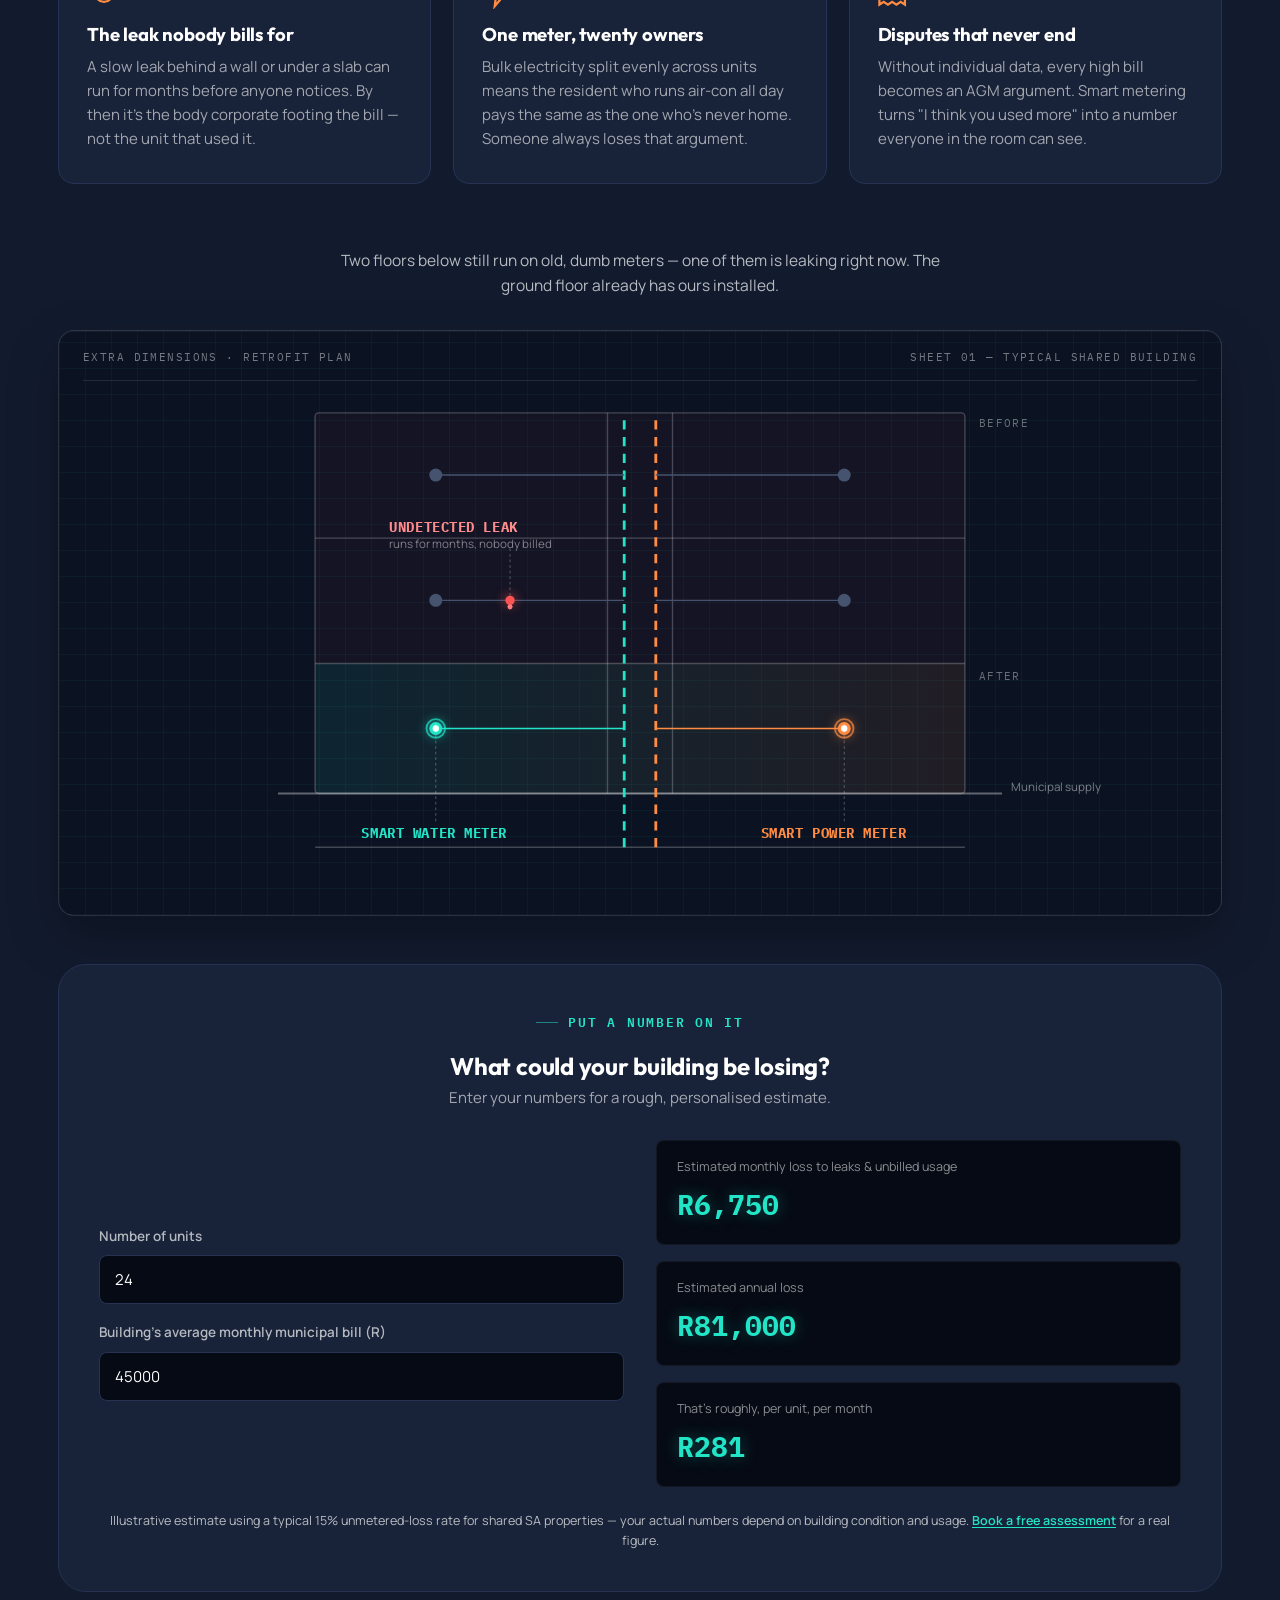
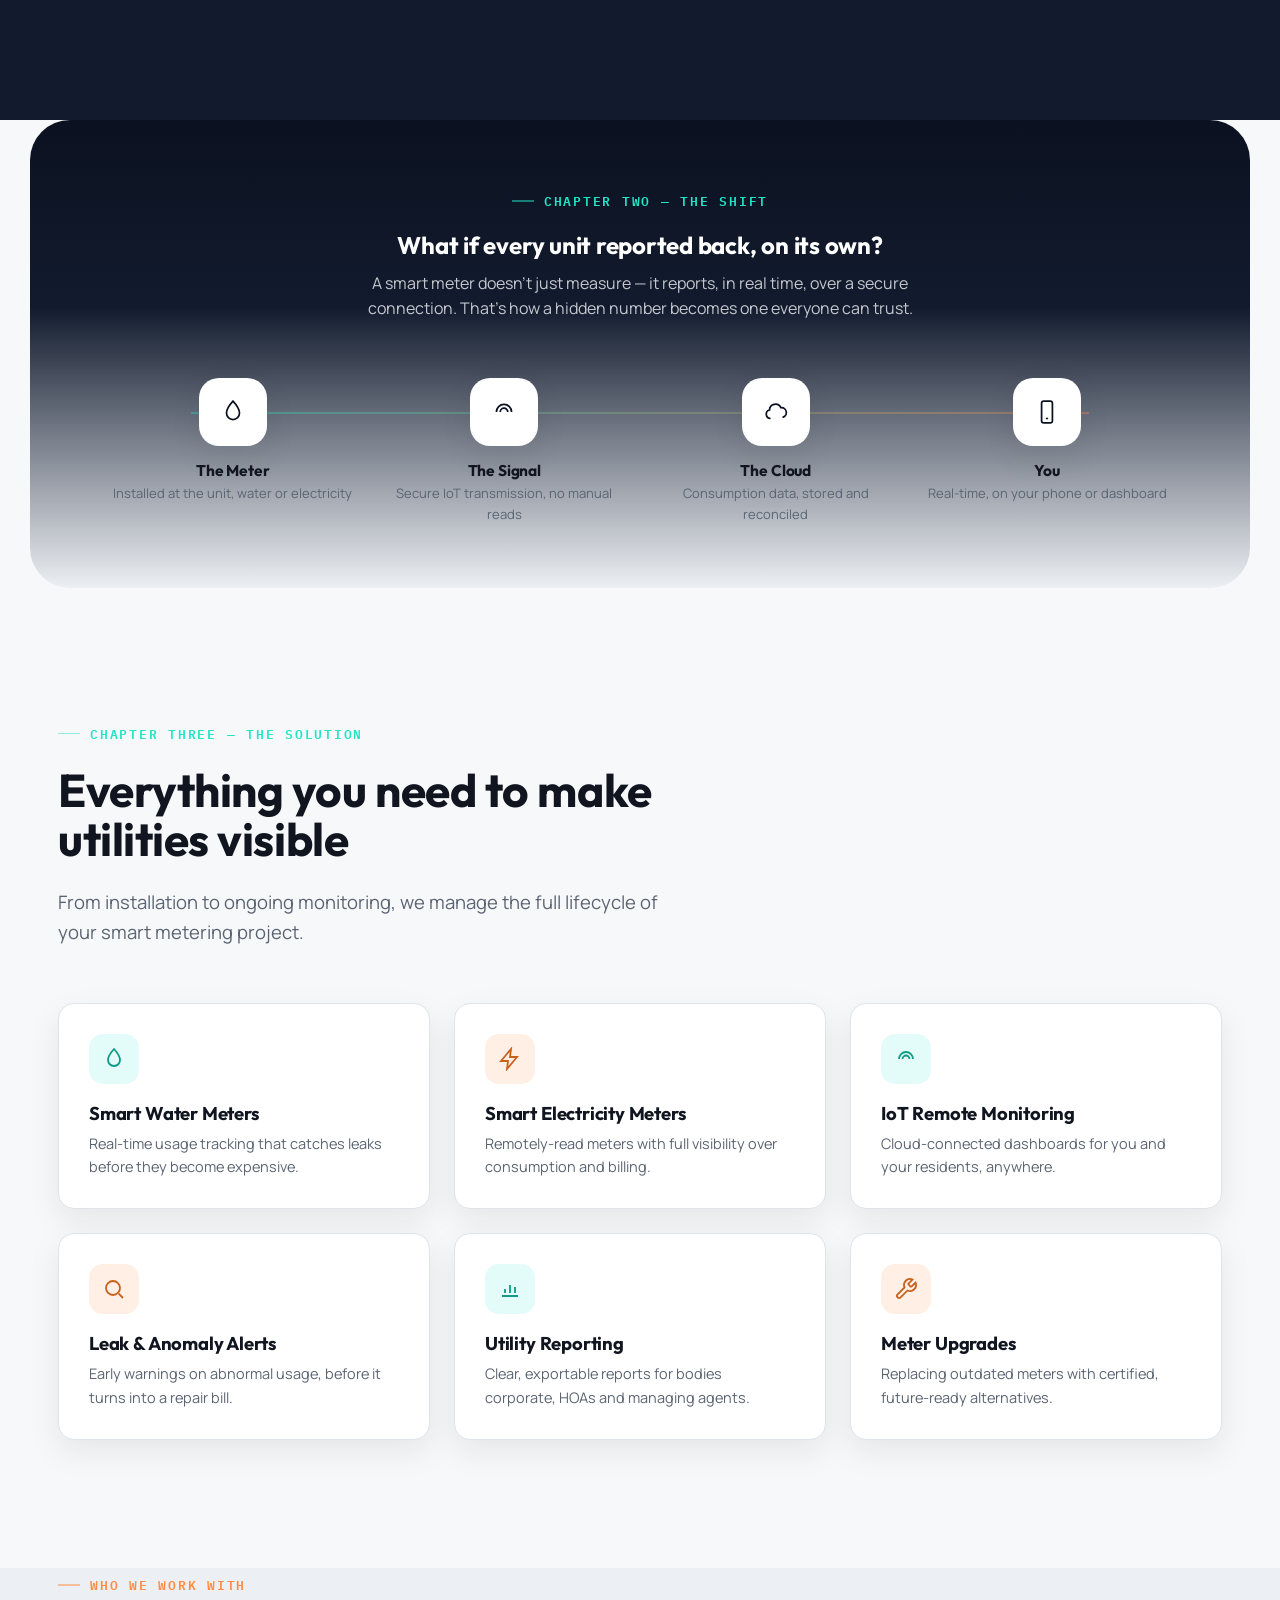
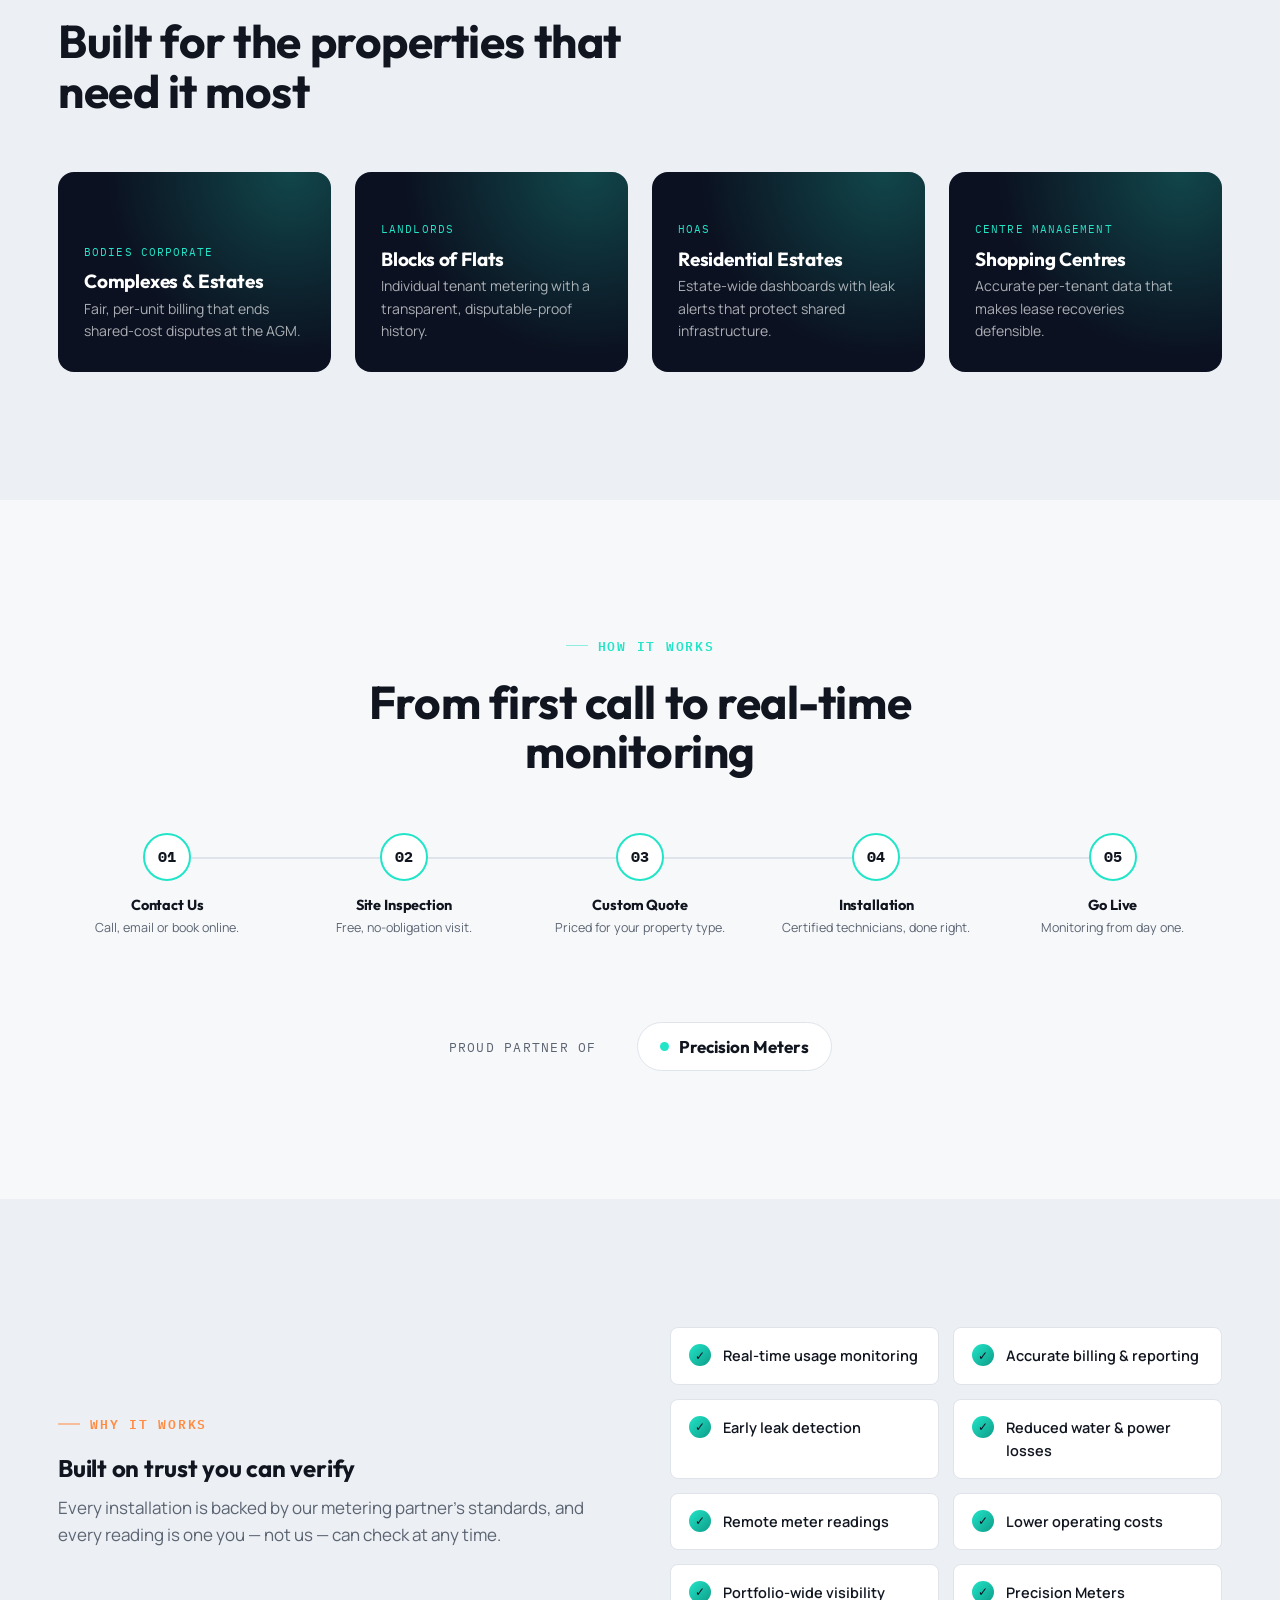
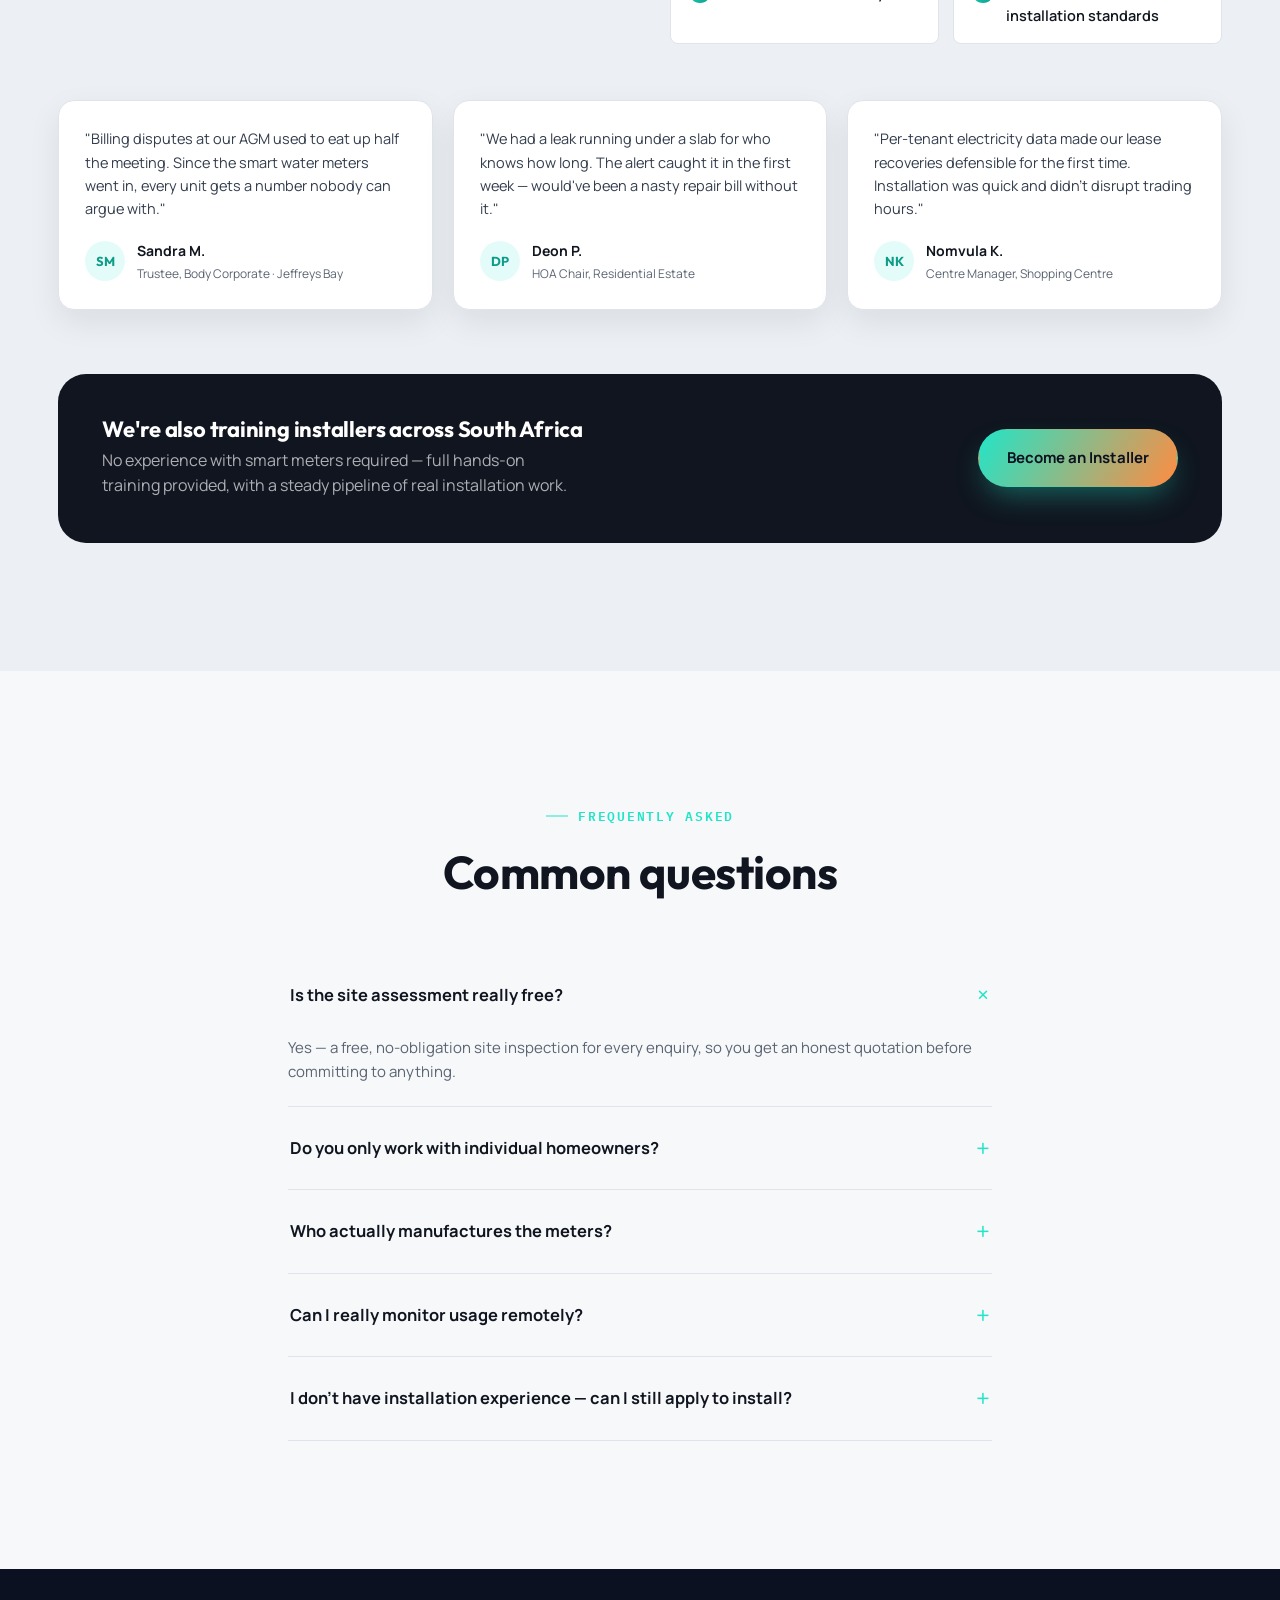
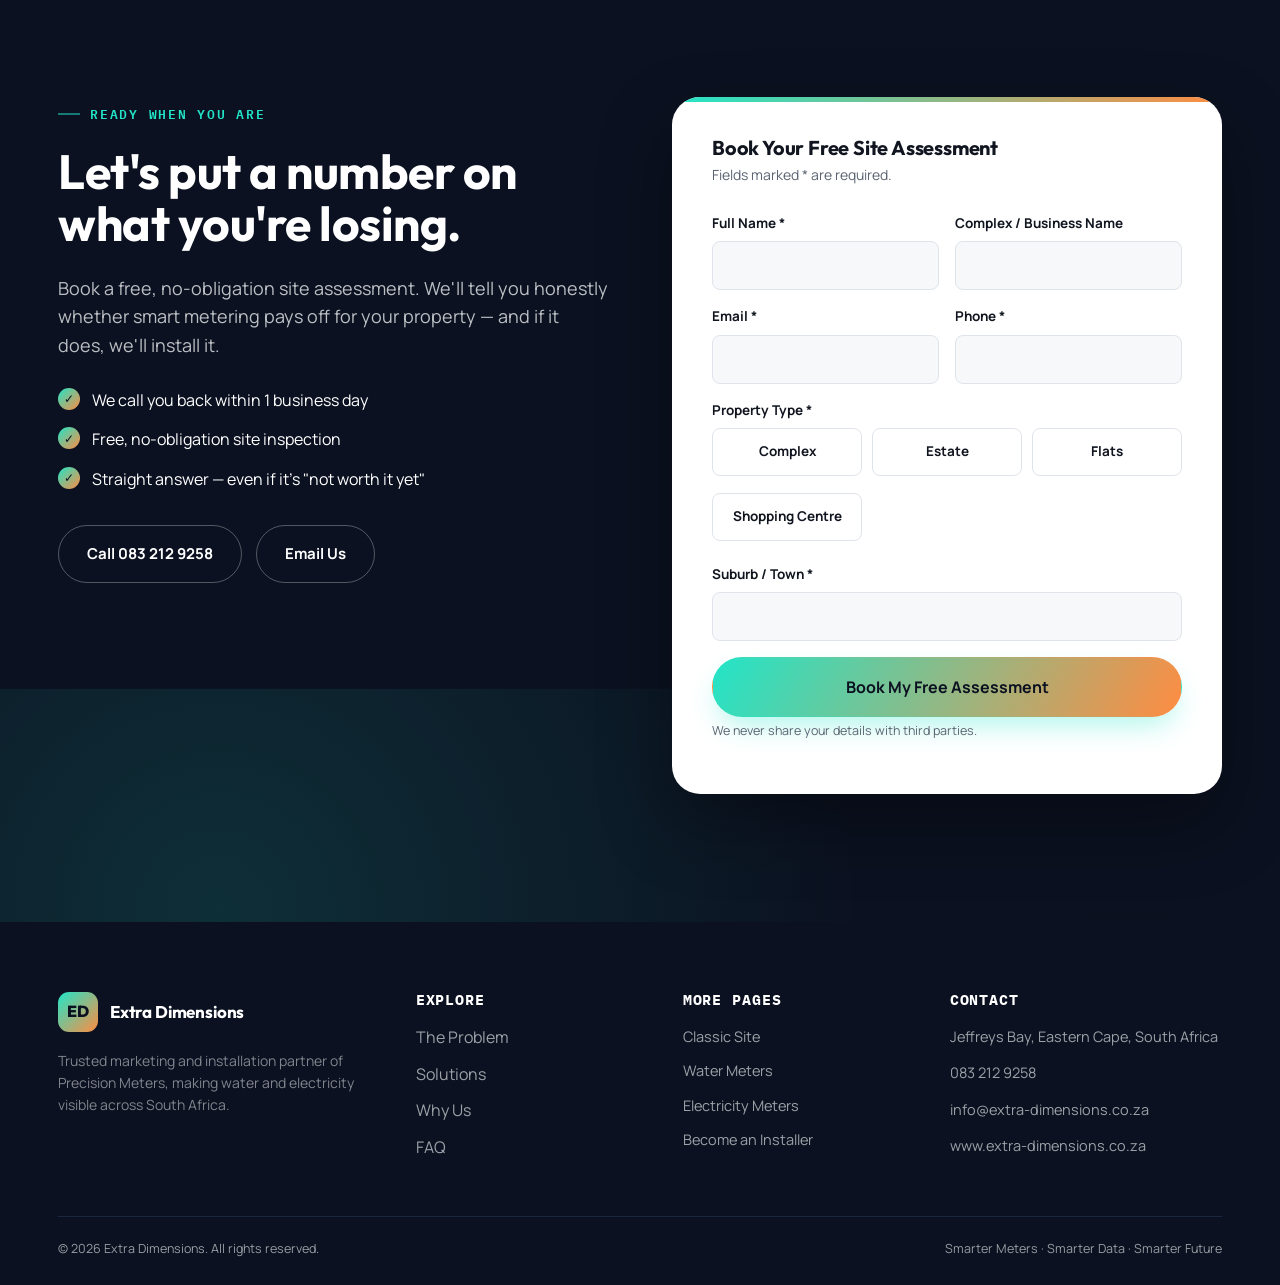
==== commit 4f302104: "Fix issues found by multi-angle code review - Stat counters and "Proud Partners Of" label still said" ====
--- a/v2/index.html
+++ b/v2/index.html
@@ -30,12 +30,11 @@
     "addressRegion": "Eastern Cape",
     "addressCountry": "ZA"
   },
-  "areaServed": "ZA",
-  "sameAs": ["https://www.precisionmeter.co.za"]
+  "areaServed": "ZA"
 }
 </script>
 </head>
-<body>
+<body class="has-mobile-cta">
 
 <div class="scroll-progress" id="scrollProgress"></div>
 
@@ -130,7 +129,7 @@
 <div class="chapter-dark chapter-flush">
   <div class="container">
     <div class="stat-strip reveal-stagger" data-reveal-stagger>
-      <div class="stat"><div class="num">2</div><div class="lbl">Metering Partners</div></div>
+      <div class="stat"><div class="num">1</div><div class="lbl">Metering Partner</div></div>
       <div class="stat"><div class="num">5-Step</div><div class="lbl">Site-to-Signal Process</div></div>
       <div class="stat"><div class="num">24/7</div><div class="lbl">Remote Monitoring</div></div>
       <div class="stat"><div class="num">R0</div><div class="lbl">Cost To Get Assessed</div></div>
@@ -365,7 +364,7 @@
       <div class="reveal" data-reveal>
         <div class="eyebrow power">Why It Works</div>
         <h2>Built on trust you can verify</h2>
-        <p class="text-muted-lg">Every installation is backed by our metering partners' standards, and every reading is one you — not us — can check at any time.</p>
+        <p class="text-muted-lg">Every installation is backed by our metering partner's standards, and every reading is one you — not us — can check at any time.</p>
       </div>
       <div class="check-grid reveal-stagger" data-reveal-stagger>
         <div class="check-item"><span class="tick">✓</span><span class="txt">Real-time usage monitoring</span></div>
--- a/v2/css/style.css
+++ b/v2/css/style.css
@@ -525,9 +525,11 @@
 }
 .whatsapp-fab:hover .wa-tip, .whatsapp-fab:focus-visible .wa-tip { opacity: 1; }
 @media (max-width: 640px) {
-  .whatsapp-fab { bottom: 90px; width: 52px; height: 52px; right: 18px; }
+  .whatsapp-fab { bottom: 18px; width: 52px; height: 52px; right: 18px; }
   .whatsapp-fab svg { width: 27px; height: 27px; }
   .whatsapp-fab .wa-tip { display: none; }
+  /* v2's page has the sticky mobile CTA bar, so bump the fab up to clear it */
+  body.has-mobile-cta .whatsapp-fab { bottom: 90px; }
 }
 
 /* ---------- Utility ---------- */
@@ -539,7 +541,6 @@
 .lead-muted { color: var(--graphite-500); }
 .text-muted-lg { color: var(--graphite-500); font-size: 17px; }
 .dot-water { background: var(--water-500); }
-.dot-power { background: var(--power-500); }
 .visually-hidden {
   position: absolute; width: 1px; height: 1px; padding: 0; margin: -1px;
   overflow: hidden; clip: rect(0,0,0,0); white-space: nowrap; border: 0;
